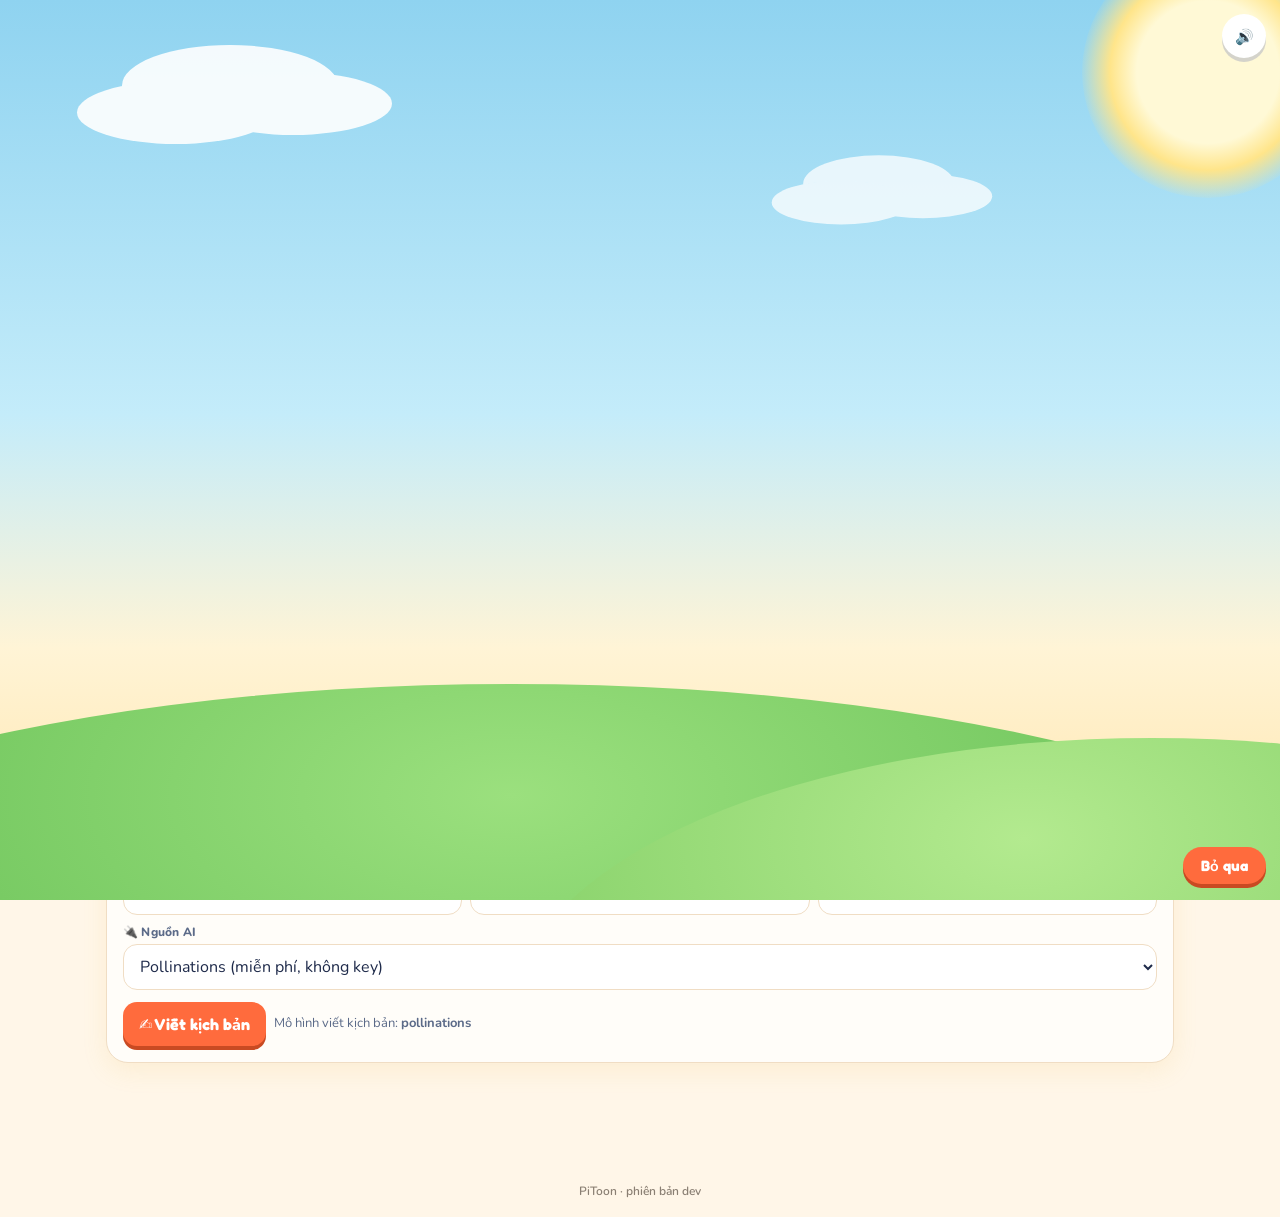
==== index.html @ 2b6ddc19 "Replace PWA icons with official PiToon oo-face logo; shortcut name is PiToon." ====
<!DOCTYPE html><html lang="vi"><head><meta charset="utf-8"><meta name="viewport" content="width=device-width,initial-scale=1,viewport-fit=cover"><meta name="app-version" content="__APP_VERSION__"><title>PiToon – Xưởng phim hoạt hình AI</title>
<link rel="preconnect" href="https://fonts.googleapis.com"><link rel="preconnect" href="https://fonts.gstatic.com" crossorigin>
<link href="https://fonts.googleapis.com/css2?family=Fredoka:wght@500;600;700&family=Nunito:wght@500;700;800&display=swap" rel="stylesheet">
<link rel="stylesheet" href="intro.css"><link rel="manifest" href="manifest.webmanifest?v=__APP_VERSION__"><meta name="theme-color" content="#ff6b3d"><link rel="icon" href="favicon.ico?v=__APP_VERSION__" sizes="any"><link rel="icon" type="image/png" sizes="16x16" href="icons/favicon-16.png?v=__APP_VERSION__"><link rel="icon" type="image/png" sizes="32x32" href="icons/favicon-32.png?v=__APP_VERSION__"><link rel="icon" type="image/png" sizes="48x48" href="icons/favicon-48.png?v=__APP_VERSION__"><link rel="icon" type="image/png" sizes="192x192" href="icons/icon-192.png?v=__APP_VERSION__"><meta name="description" content="PiToon – xưởng phim hoạt hình 3D vui nhộn, an toàn cho bé 3–10 tuổi."><meta property="og:type" content="website"><meta property="og:site_name" content="PiToon"><meta property="og:title" content="PiToon – Xưởng phim hoạt hình AI cho bé"><meta property="og:description" content="Làm phim hoạt hình 3D hài hước, an toàn cho bé 3–10 tuổi cùng chú kiến PiToon."><meta property="og:url" content="https://giaangroup-ui.github.io/pitoon/"><meta property="og:image" content="https://giaangroup-ui.github.io/pitoon/assets/og.jpg"><meta property="og:image:width" content="1200"><meta property="og:image:height" content="630"><meta property="og:image:alt" content="Logo PiToon và chú kiến đeo kính vàng"><meta name="twitter:card" content="summary_large_image"><meta name="twitter:image" content="https://giaangroup-ui.github.io/pitoon/assets/og.jpg"><link rel="preload" as="image" href="assets/ant.webp"><link rel="preload" as="image" href="assets/logo_eyes.webp"><link rel="apple-touch-icon" href="icons/apple-touch-icon.png?v=__APP_VERSION__"><meta name="apple-mobile-web-app-capable" content="yes"><meta name="mobile-web-app-capable" content="yes"><meta name="apple-mobile-web-app-title" content="PiToon"><meta name="apple-mobile-web-app-status-bar-style" content="default"><meta name="application-name" content="PiToon">
<style>
:root{--bg:#fff6e8;--c:#fffdf9;--t:#1e2a4a;--m:#5b6a88;--a:#ff6b3d;--a2:#2b3fa0;--b:#f0ddc4;--ok:#16a34a;--er:#dc2626;--gold:#e8b84a;--pink:#ff6b9a}
*{box-sizing:border-box}body{margin:0;background:
  radial-gradient(1200px 500px at 10% -10%,#ffe3a8 0,transparent 50%),
  radial-gradient(900px 400px at 110% 0%,#b9e4f4 0,transparent 46%),
  var(--bg);color:var(--t);font:16px/1.5 Nunito,system-ui,-apple-system,"Segoe UI",Roboto,sans-serif}
header{position:sticky;top:0;z-index:5;background:#fffbf6ee;backdrop-filter:blur(12px);border-bottom:1px solid var(--b);display:flex;align-items:center;gap:10px;padding:10px 16px}
.brand{display:flex;align-items:center;gap:10px;flex:1;border:0;background:none;padding:0;cursor:pointer;text-align:left;color:inherit;font:inherit;min-width:0}
.brand-ant{width:44px;height:44px;flex:none;border-radius:14px;background:linear-gradient(160deg,#bfe9fb,#ffe7a3);overflow:hidden;display:grid;place-items:center;box-shadow:0 4px 0 #ff6b3d44}
.brand-ant img{width:40px;height:40px;object-fit:contain;display:block}.brand-logo{display:block;height:38px;width:auto;filter:drop-shadow(0 2px 0 #ff9a0033)}.brand:hover .brand-logo{transform:rotate(-2deg) scale(1.03)}.brand-logo{transition:transform .2s}
header h1{font-family:Fredoka,Nunito,system-ui,sans-serif;font-size:22px;margin:0;letter-spacing:.01em;color:var(--a2)}
header h1 small{display:block;font-family:Nunito,system-ui,sans-serif;font-size:11px;color:var(--m);font-weight:700;letter-spacing:0}
nav{display:flex;gap:8px;overflow-x:auto;padding:12px 16px;background:transparent;position:sticky;top:62px;z-index:4}
nav button{white-space:nowrap;border:1px solid var(--b);background:var(--c);border-radius:999px;padding:8px 14px;font-weight:800;cursor:pointer;color:var(--t);font-family:Fredoka,Nunito,system-ui,sans-serif;box-shadow:0 2px 0 #e8d3b8}
nav button.on{background:var(--a);color:#fff;border-color:var(--a);box-shadow:0 3px 0 #c94a22}
main{max-width:1100px;margin:0 auto;padding:6px 16px 90px}
.card{background:var(--c);border:1px solid var(--b);border-radius:22px;padding:16px;margin:12px 0;box-shadow:0 8px 24px #e8b84a22}
h2{font-family:Fredoka,Nunito,system-ui,sans-serif;font-size:22px;margin:4px 0 12px;color:var(--a2)}h3{font-size:16px;margin:6px 0}
label{display:block;font-size:12px;color:var(--m);font-weight:800;margin:8px 0 3px;letter-spacing:.02em}
input,select,textarea{width:100%;border:1px solid var(--b);border-radius:14px;padding:10px 12px;font:inherit;background:#fff;color:var(--t)}textarea{min-height:70px;resize:vertical}
input:focus,select:focus,textarea:focus{outline:3px solid #ff6b3d44;border-color:var(--a)}
button{font:inherit}.btn,.b2{border:0;border-radius:14px;padding:10px 16px;font-weight:800;cursor:pointer;font-family:Fredoka,Nunito,system-ui,sans-serif}
.btn{background:var(--a);color:#fff;box-shadow:0 4px 0 #c94a22}.b2{background:#fff;border:1px solid var(--b);color:var(--t)}
.btn:hover{filter:brightness(1.05)}.btn:disabled{opacity:.5;box-shadow:none}
.row{display:flex;gap:8px;flex-wrap:wrap;align-items:center}.g2{display:grid;grid-template-columns:repeat(auto-fill,minmax(250px,1fr));gap:12px}
.thumb{width:100%;aspect-ratio:16/9;object-fit:cover;border-radius:16px;background:#f3e6d2;display:block}.sq{aspect-ratio:1}
.tag{display:inline-block;font-size:11px;padding:3px 9px;border-radius:999px;background:#ffe3d0;color:#9a3412;margin:2px;font-weight:800}
.mut{color:var(--m);font-size:13px}.ok{color:var(--ok)}.er{color:var(--er)}
.tale{border:1px solid var(--b);border-radius:16px;padding:12px;cursor:pointer;background:#fff;transition:transform .15s,box-shadow .15s}.tale:hover{transform:translateY(-2px)}
.tale.on{border-color:var(--a);box-shadow:0 0 0 3px #ff6b3d33}
.dlg{position:fixed;inset:0;background:#1e2a4a88;display:none;align-items:flex-start;justify-content:center;z-index:50;overflow:auto;padding:20px 10px}.dlg.on{display:flex}.dlg>div{background:#fff;border-radius:24px;max-width:640px;width:100%;padding:18px;box-shadow:0 20px 60px #1e2a4a33}
#log{position:fixed;left:50%;transform:translateX(-50%);bottom:16px;background:#1e2a4aee;color:#fff;padding:10px 18px;border-radius:999px;font-size:13px;display:none;z-index:60;max-width:92vw}
.prog{height:10px;background:#f3e6d2;border-radius:9px;overflow:hidden}.prog>i{display:block;height:100%;background:linear-gradient(90deg,var(--a),var(--gold));width:0}
.shot{display:grid;grid-template-columns:200px 1fr;gap:12px}@media(max-width:720px){header{flex-wrap:wrap;row-gap:8px}.brand-logo{height:30px}header h1 small{display:none}.brand{flex:1 1 auto;min-width:0}header h1{white-space:nowrap;font-size:20px}#modeB,header select,header .b2{flex:none}.shot{grid-template-columns:1fr}}
.warn{background:#fff4d6;border:1px solid #f5d27a;border-radius:14px;padding:10px 12px;font-size:13px}
</style></head><body>
<header><button type="button" class="brand" id="brandBtn" title="Phát lại intro PiToon" onclick="playPiToonIntro&&playPiToonIntro()">
<span class="brand-ant" aria-hidden="true"><img src="assets/ant_head.webp" alt="" width="40" height="40"></span>
<h1><img class="brand-logo" src="assets/logo_sm.webp" alt="PiToon" width="600" height="212"><small data-i>Xưởng phim hoạt hình 3D cho bé 3–10 tuổi</small></h1></button>
<button class="b2" id="modeB" onclick="openSet()" style="font-size:12px"></button><select id="lang" style="width:auto"><option value="vi">VI</option><option value="en">EN</option><option value="zh">中文</option></select>
<button class="b2 pt-install" id="installBtn" type="button" hidden>📲 Cài PiToon</button><button class="b2" onclick="openProj()">📁</button><button class="b2" onclick="openSet()">⚙</button></header>
<nav id="nav"></nav><main id="main"></main>
<div class="dlg" id="setDlg"><div id="setBody"></div></div><div class="dlg" id="projDlg"><div id="projBody"></div></div><div id="log"></div>
<script>
/* PiToon – AI studio phim hoạt hình 3D cho bé. Key chỉ lưu localStorage trình duyệt này. */
const S=localStorage,$=id=>document.getElementById(id),esc=s=>String(s??"").replace(/[&<>"]/g,c=>({"&":"&amp;","<":"&lt;",">":"&gt;",'"':"&quot;"}[c]));
let LANG=S.pt_lang||"vi";
const D={"Xưởng phim hoạt hình 3D cho bé 3–10 tuổi":["3D cartoon studio for kids 3–10","3–10岁儿童3D动画工作室"],
"Kịch bản":["Script","剧本"],"Nhân vật":["Characters","角色"],"Bối cảnh":["Sets","场景"],"Phân cảnh":["Storyboard","分镜"],"Video":["Video","视频"],"Lồng tiếng & Nhạc":["Voice & Music","配音与音乐"],"Dựng phim":["Final cut","成片"],
"Chọn truyện":["Pick a tale","选择故事"],"Hoặc ý tưởng riêng":["Or your own idea","或自己的创意"],"Độ tuổi":["Age","年龄"],"Thời lượng (phút)":["Length (min)","时长(分钟)"],"Ngôn ngữ lời thoại":["Dialogue language","对白语言"],"Viết kịch bản":["Write script","生成剧本"],
"Bài học":["Moral","寓意"],"Tóm tắt":["Summary","梗概"],"Cảnh quay":["Shots","镜头"],"Tạo ảnh":["Generate image","生成图片"],"Tạo tất cả":["Generate all","全部生成"],"Tải ảnh lên":["Upload image","上传图片"],
"Mô tả ngoại hình":["Look description","外观描述"],"Giọng":["Voice","声音"],"Tạo khung hình":["Generate keyframe","生成关键帧"],"Tạo video":["Generate video","生成视频"],"Nhà cung cấp video":["Video provider","视频服务商"],
"Tạo giọng đọc":["Generate voices","生成配音"],"Nhạc nền":["Background music","背景音乐"],"Tạo nhạc vui (miễn phí)":["Make cheerful music (free)","生成欢快音乐(免费)"],"Dựng phim MP4":["Render MP4","渲染MP4"],"Tải phim":["Download film","下载影片"],"Tải phụ đề .srt":["Download .srt","下载字幕.srt"],
"Cài đặt":["Settings","设置"],"Lưu":["Save","保存"],"Đóng":["Close","关闭"],"Phiên bản":["Version","版本"],"Dự án":["Projects","项目"],"Dự án mới":["New project","新项目"],"Xuất file":["Export file","导出文件"],"Nhập file":["Import file","导入文件"],"Mở":["Open","打开"],"Xóa":["Delete","删除"],
"Chưa có kịch bản – hãy viết ở bước 1":["No script yet – write it in step 1","还没有剧本——请在第1步生成"],"Đang xử lý…":["Working…","处理中…"],"Xong":["Done","完成"],"Lỗi":["Error","错误"],"Chưa có key":["No key","无密钥"],
"Mô hình viết kịch bản":["Script model","剧本模型"],"Demo (không cần key)":["Demo (no key)","演示(无需密钥)"],"Kiểm tra key":["Test keys","测试密钥"],"Ước tính chi phí phim":["Estimated film cost","影片成本估算"],
"Lời thoại":["Dialogue","对白"],"Hành động":["Action","动作"],"Góc máy":["Camera","镜头角度"],"giây":["s","秒"],"Phụ đề":["Subtitles","字幕"],"Đã lưu":["Saved","已保存"],
"Key chỉ lưu trong trình duyệt này, không gửi đi đâu ngoài nhà cung cấp AI.":["Keys stay in this browser only and go only to the AI provider.","密钥只保存在本浏览器，只发送给AI服务商。"],
"Chưa xác minh":["Unverified","未验证"],"cần proxy CORS":["needs CORS proxy","需要CORS代理"],"Ảnh tĩnh (không tốn phí)":["Still image (free)","静态图(免费)"],"Miễn phí":["Free","免费"],"Nguồn AI":["AI source","AI来源"],"trả phí":["paid","付费"]};
const tr=s=>LANG=="vi"?s:(D[s]?.[LANG=="en"?0:1]||s);
const TALES=[
{id:"rua",t:"Rùa và Thỏ",d:"Thỏ kiêu ngạo chạy đua với Rùa chậm chạp nhưng kiên trì.",m:"Chậm mà chắc, không được kiêu ngạo."},
{id:"quaden",t:"Quạ và Cáo",d:"Cáo nịnh Quạ hát để cướp miếng pho mát.",m:"Cẩn thận với lời nịnh hót."},
{id:"kien",t:"Kiến và Ve Sầu",d:"Ve mải hát cả mùa hè, Kiến chăm chỉ tích trữ thức ăn.",m:"Chăm chỉ và biết lo xa."},
{id:"echday",t:"Ếch ngồi đáy giếng",d:"Chú ếch tưởng bầu trời chỉ bằng miệng giếng.",m:"Học hỏi để mở rộng hiểu biết."},
{id:"quynh1",t:"Trạng Quỳnh – Mầm đá",d:"Quỳnh mời chúa Trịnh ăn món 'mầm đá' để chúa hiểu 'no thì chẳng biết ngon'.",m:"Biết trân trọng món ăn giản dị; ăn uống điều độ."},
{id:"quynh2",t:"Trạng Quỳnh – Đếm cây",d:"Quỳnh dùng mẹo thông minh để đếm hết cây trong vườn.",m:"Thông minh, sáng tạo giải quyết vấn đề."},
{id:"ti1",t:"Trạng Tí – Cân voi",d:"Cậu bé Tí nghĩ ra cách cân con voi bằng thuyền và đá.",m:"Suy nghĩ khoa học, dám nghĩ khác."},
{id:"ti2",t:"Trạng Tí – Bánh chưng tròn vuông",d:"Tí và các bạn khám phá vì sao bánh chưng vuông, bánh giầy tròn.",m:"Hiểu truyền thống, biết ơn tổ tiên."},
{id:"sutu",t:"Sư tử và Chuột",d:"Chú chuột nhỏ cứu Sư tử khỏi lưới thợ săn.",m:"Không coi thường người nhỏ bé; giúp nhau."},
{id:"caykhe",t:"Cây khế",d:"Người em hiền lành được chim thần đền ơn, người anh tham lam bị trừng phạt.",m:"Hiền lành được đền đáp, tham lam thì thiệt."}];
const STYLE="3D animated cartoon, Pixar/Disney-like family film style, soft global illumination, warm saturated colors, cute rounded proportions, big expressive eyes, kid-friendly, no text";
/* ---------- state & storage (IndexedDB) ---------- */
let P=null,TAB=+S.pt_tab||0,BUSY=0;
const idb=new Promise((ok,er)=>{const r=indexedDB.open("pitoon",1);r.onupgradeneeded=()=>{r.result.createObjectStore("proj");r.result.createObjectStore("blob")};r.onsuccess=()=>ok(r.result);r.onerror=()=>er(r.error)});
async function db(st,mode,fn){const d=await idb;return new Promise((ok,er)=>{const t=d.transaction(st,mode),s=t.objectStore(st);const r=fn(s);t.oncomplete=()=>ok(r&&r.result);t.onerror=()=>er(t.error)})}
const putB=(k,b)=>db("blob","readwrite",s=>s.put(b,k)),getB=k=>db("blob","readonly",s=>s.get(k));
const URLS={};async function burl(k){if(!k)return"";if(URLS[k])return URLS[k];const b=await getB(k);return b?(URLS[k]=URL.createObjectURL(b)):""}
async function setB(k,b){if(URLS[k])URL.revokeObjectURL(URLS[k]);delete URLS[k];await putB(k,b)}
let saveT;function save(){clearTimeout(saveT);saveT=setTimeout(()=>{P.updated=Date.now();db("proj","readwrite",s=>s.put(JSON.parse(JSON.stringify(P)),P.id))},400)}
const uid=()=>Math.random().toString(36).slice(2,9);
function newProj(){P={id:uid(),name:"Phim mới",tale:"rua",idea:"",age:"3-6",min:3,dlang:"vi",script:null,chars:[],sets:[],shots:[],created:Date.now()};S.pt_cur=P.id;save()}
function log(m,ms){const l=$("log");l.textContent=m;l.style.display="block";clearTimeout(l._t);if(ms!==0)l._t=setTimeout(()=>l.style.display="none",ms||3500)}
window.AU_STATE=()=>{if(BUSY)return"busy";const a=document.activeElement;if(a&&(a.isContentEditable||/^(TEXTAREA|SELECT)$/.test(a.tagName)||(a.tagName==="INPUT"&&!/^(button|checkbox|radio|file|submit|reset|hidden|range|color)$/.test((a.type||"").toLowerCase()))))return"work";try{if(window.PiToonIntro&&PiToonIntro.isPlaying&&PiToonIntro.isPlaying())return"work"}catch(e){}return"idle"};window.AU_LANG=()=>LANG;
/* ---------- AI: text ---------- */
const TXT=()=>S.pt_llm||"pollinations",IMGP=()=>S.pt_imgp||"pollinations",TTSP=()=>S.pt_ttsp||"mms";
const PSEL={pt_llm:[["pollinations","Pollinations (miễn phí, không key)"],["gemini","Gemini (key miễn phí)"],["compat","Groq / OpenRouter (key miễn phí)"],["openai","OpenAI (trả phí)"],["claude","Claude (trả phí)"],["demo","Demo"]],
pt_imgp:[["pollinations","Pollinations (miễn phí, không key)"],["hf","Hugging Face FLUX (token miễn phí)"],["openai","OpenAI GPT Image (trả phí)"],["demo","Demo"]],
pt_ttsp:[["mms","MMS-TTS trong trình duyệt (miễn phí)"],["openai","OpenAI TTS (trả phí)"]]};
const PDEF={pt_llm:"pollinations",pt_imgp:"pollinations",pt_ttsp:"mms"};
function psel(k){return `<label>🔌 ${tr("Nguồn AI")}</label><select onchange="S.${k}=this.value;render()">${PSEL[k].map(o=>`<option value="${o[0]}" ${(S[k]||PDEF[k])==o[0]?"selected":""}>${o[1]}</option>`).join("")}</select>`}
const isFree=()=>TXT()!="openai"&&TXT()!="claude"&&IMGP()!="openai"&&TTSP()!="openai"&&["kenburns","still"].includes(S.pt_vprov||"kenburns");
function preset(m){if(m=="free"){S.pt_llm="pollinations";S.pt_imgp="pollinations";S.pt_vprov="kenburns";S.pt_ttsp="mms"}else{S.pt_llm=S.pt_ckey&&!S.pt_okey?"claude":"openai";S.pt_imgp="openai";S.pt_vprov="seedance";S.pt_ttsp="openai"}log(m=="free"?"Miễn phí ✓":"Pro ✓");if($("setDlg").classList.contains("on"))openSet();render()}
async function llm(sys,user){const p=TXT();
if(p=="openai"){const r=await fetch("https://api.openai.com/v1/chat/completions",{method:"POST",headers:{"Content-Type":"application/json",Authorization:"Bearer "+S.pt_okey},body:JSON.stringify({model:S.pt_om||"gpt-6.1-sol",messages:[{role:"system",content:sys},{role:"user",content:user}],response_format:{type:"json_object"}})});const j=await r.json();if(!r.ok)throw new Error("OpenAI "+r.status+": "+(j.error?.message||""));return j.choices[0].message.content}
if(p=="claude"){const r=await fetch("https://api.anthropic.com/v1/messages",{method:"POST",headers:{"content-type":"application/json","x-api-key":S.pt_ckey,"anthropic-version":"2023-06-01","anthropic-dangerous-direct-browser-access":"true"},body:JSON.stringify({model:S.pt_cm||"claude-fable-5-1",max_tokens:16000,system:sys+"\nReturn ONLY valid JSON, no markdown.",messages:[{role:"user",content:user}]})});const j=await r.json();if(!r.ok)throw new Error("Claude "+r.status+": "+(j.error?.message||""));return j.content.map(c=>c.text||"").join("")}
if(p=="gemini"){const m=S.pt_gm||"gemini-2.5-flash";const r=await fetch(`https://generativelanguage.googleapis.com/v1beta/models/${m}:generateContent`,{method:"POST",headers:{"Content-Type":"application/json","x-goog-api-key":S.pt_gkey},body:JSON.stringify({systemInstruction:{parts:[{text:sys}]},contents:[{parts:[{text:user}]}],generationConfig:{responseMimeType:"application/json"}})});const j=await r.json();if(!r.ok)throw new Error("Gemini "+r.status+": "+(j.error?.message||""));return j.candidates[0].content.parts.map(x=>x.text).join("")}
if(p=="pollinations"||p=="compat"){const u=p=="compat"?(S.pt_cbase||"https://api.groq.com/openai/v1").replace(/\/$/,"")+"/chat/completions":"https://text.pollinations.ai/openai";const hd={"Content-Type":"application/json"};if(p=="compat"){if(!S.pt_xkey)throw new Error("Groq/OpenRouter: "+tr("Chưa có key"));hd.Authorization="Bearer "+S.pt_xkey}
for(let a=0;a<3;a++){const r=await fetch(u,{method:"POST",headers:hd,body:JSON.stringify({model:p=="compat"?(S.pt_xm||"llama-3.3-70b-versatile"):"openai-fast",messages:[{role:"system",content:sys+"\nReturn ONLY valid JSON."},{role:"user",content:user}],response_format:{type:"json_object"},...(p=="pollinations"?{reasoning_effort:"low",max_tokens:12000}:{})})});const j=await r.json().catch(()=>({}));if(r.ok&&j.choices)return j.choices[0].message.content;if(a==2||r.status!=429&&r.status<500&&!(p=="pollinations"&&r.status==400))throw new Error((p=="compat"?"LLM ":"Pollinations ")+r.status+": "+(j.error?.message||j.error||""));await new Promise(z=>setTimeout(z,6000))}}
await new Promise(r=>setTimeout(r,600));return JSON.stringify(demoScript())}
function pj(t){t=t.replace(/^```(json)?|```$/gm,"").trim();const a=t.indexOf("{"),b=t.lastIndexOf("}");return JSON.parse(t.slice(a,b+1))}
function demoScript(){const L=[["Ông Mặt Trời","Chào các bạn nhỏ! Hôm nay có một cuộc đua rất vui!"],["Thỏ Bông","Ha ha! Rùa ơi, cậu chậm như... một cục đá biết đi!"],["Rùa Xanh","Chậm mà chắc, Thỏ ạ. Mình đua thử nhé!"],["Thỏ Bông","Mình nghỉ một chút dưới gốc cây... ngáp!"],["Rùa Xanh","Từng bước, từng bước, mình sắp tới rồi!"],["Ông Mặt Trời","Rùa về đích! Chậm mà chắc, các bạn nhớ nhé!"]];
const sets=["Đường làng ven ruộng lúa","Gốc đa đầu làng","Đích đến bên đình làng"];
return{title:"Rùa và Thỏ ở làng Lúa Vàng",moral:"Chậm mà chắc, không được kiêu ngạo.",summary:"Thỏ Bông kiêu ngạo thách Rùa Xanh chạy đua quanh làng. Thỏ ngủ quên dưới gốc đa, Rùa kiên trì về đích trước.",
characters:[{name:"Thỏ Bông",role:"nhân vật chính, kiêu ngạo nhưng đáng yêu",look:"small white bunny, pink inner ears, red scarf, buck teeth, big blue eyes",voice:"child_boy"},{name:"Rùa Xanh",role:"chậm rãi, kiên trì",look:"small green turtle, yellow belly, brown patterned shell, tiny round glasses, straw nón lá hat",voice:"child_girl"},{name:"Ông Mặt Trời",role:"người dẫn chuyện",look:"friendly smiling cartoon sun with rosy cheeks",voice:"narrator"}],
sets:sets.map(s=>({name:s,look:s+", Vietnamese countryside village, rice fields, bamboo, sunny day"})),
shots:L.map((l,i)=>({set:sets[Math.min(2,Math.floor(i/2))],characters:[l[0]=="Ông Mặt Trời"?"Rùa Xanh":l[0],"Thỏ Bông"],action:["Toàn cảnh làng, hai bạn đứng ở vạch xuất phát","Thỏ cười lăn ra trêu Rùa","Rùa mỉm cười tự tin","Thỏ ngáp và ngủ gật dưới gốc đa","Rùa bò qua Thỏ đang ngủ","Rùa về đích, cả làng vỗ tay"][i],camera:["wide shot","medium shot","close-up","medium shot","tracking shot","wide shot"][i],dialogue:[{who:l[0],line:l[1]}],duration:8}))}}
async function writeScript(){if(BUSY)return;BUSY=1;const tale=TALES.find(t=>t.id==P.tale);const nShots=Math.round(P.min*60/8);log(tr("Đang xử lý…"),0);
const sys=`You are an award-winning children's animation screenwriter (ages ${P.age}). Write funny, warm, kid-safe 3D cartoon short films: no violence, no scary content, gentle slapstick humor, clear moral lesson, simple words. STRICT CHILD-SAFETY RULES (kids copy what they see): NEVER show climbing high places (trees, jars, chairs, roofs), falling or hitting the head (no dizzy stars), hitting/kicking/pushing anyone, fire, electricity, deep water (ponds, rivers, wells, full jars), sharp objects, eating strange things, or being rude to adults. Comedy ONLY from: funny misunderstandings, clever polite wordplay like Trạng Quỳnh, animal antics, harmless funny faces, gentle slapstick with soft objects (pillows, leaves, hats, balloons) on flat ground. Every joke must be logical (clear cause → effect) and easy for a 3-year-old to understand. Dialogue lines max 12 simple everyday words. The episode MUST end with one short, easy lesson sentence spoken by a character or the narrator. Vietnamese culture and village settings when relevant.`;
const user=`Story: ${P.idea||(tale.t+" – "+tale.d+" Moral: "+tale.m)}
Target length ${P.min} minutes = about ${nShots} shots of 6-10 seconds. Dialogue language: ${({vi:"Vietnamese",en:"English",zh:"Chinese"})[P.dlang]}.
Return JSON: {"title","moral","summary","characters":[{"name","role","look" (MUST be in English, precise visual description for consistent 3D character design: species/age, body, colors, clothing, accessories),"voice" (one of narrator, man, woman, old_man, old_woman, child_boy, child_girl)}],"sets":[{"name","look" (MUST be in English visual description)}],"shots":[{"set" (exact set name),"characters" (array of exact names visible),"action" (what happens, in dialogue language),"camera" (English: wide shot / medium / close-up / low angle...),"motion" (English: animation prompt for the video model, what moves),"dialogue":[{"who" (exact character name or narrator),"line" (short, max 20 words),"emo" (one of neutral|happy|cheeky|excited|surprised|scared|sad|angry|laugh)}],"duration" (6-10)}]}
Include a narrator character. 3-6 characters, 2-5 sets. Ensure funny moments and the moral spoken at the end.`;
try{const j=pj(await llm(sys,user));P.script={title:j.title,moral:j.moral,summary:j.summary};P.name=j.title||P.name;
P.chars=(j.characters||[]).map(c=>({id:uid(),name:c.name,role:c.role,look:c.look,voice:c.voice||"narrator"}));P.sets=(j.sets||[]).map(s=>({id:uid(),name:s.name,look:s.look}));
P.shots=(j.shots||[]).map(s=>({id:uid(),set:s.set,chars:s.characters||[],action:s.action,camera:s.camera,motion:s.motion||s.action,dialogue:s.dialogue||[],dur:Math.max(5,Math.min(10,+s.duration||8))}));save();log(tr("Xong"))}catch(e){log(tr("Lỗi")+": "+e.message,8000)}BUSY=0;render()}
/* ---------- AI: images ---------- */
async function blobToDU(b){return new Promise(r=>{const f=new FileReader();f.onload=()=>r(f.result);f.readAsDataURL(b)})}
function mockImg(text,sq){const c=document.createElement("canvas");c.width=sq?768:1280;c.height=sq?768:720;const x=c.getContext("2d");const g=x.createLinearGradient(0,0,c.width,c.height);g.addColorStop(0,"#ffd6a5");g.addColorStop(1,"#a0c4ff");x.fillStyle=g;x.fillRect(0,0,c.width,c.height);x.fillStyle="#2b2118";x.font="bold 42px sans-serif";x.textAlign="center";
const w=String(text).split(" ");let ln="",y=c.height/2-60;for(const t of w){if(x.measureText(ln+t).width>c.width-120){x.fillText(ln,c.width/2,y);y+=52;ln=""}ln+=t+" "}x.fillText(ln,c.width/2,y);x.font="24px sans-serif";x.fillText("DEMO – "+tr("Chưa có key"),c.width/2,c.height-40);return new Promise(r=>c.toBlob(r,"image/jpeg",.9))}
const KHAN="Vietnamese khăn xếp: a rigid short cylindrical black silk band-hat like a low drum (~5cm tall), sides of many tight neat parallel diagonal pleats, FLAT top, straight vertical sides, sits level just above the eyebrows; NOT a puffy round turban, NOT a dome, NOT a knotted wrap, no loose cloth, no tail";
async function genImage(prompt,refs,sq,seed){if(/kh[aă]n ?x[eế]p|turban|head ?wrap/i.test(prompt))prompt=prompt.replace(/\b(round |puffy )?turban\b/gi,"khăn xếp")+". "+KHAN;const ip=IMGP(),w=sq?768:1280,hh=sq?768:720;
if(ip=="pollinations"){const u=`https://image.pollinations.ai/prompt/${encodeURIComponent(prompt.slice(0,1500))}?width=${w}&height=${hh}&nologo=true&seed=${seed||1}${S.pt_pmodel?"&model="+encodeURIComponent(S.pt_pmodel):""}`;let last="";
for(let a=0;a<8;a++){let wait=8;try{const r=await fetch(u,S.pt_pkey?{headers:{Authorization:"Bearer "+S.pt_pkey}}:{});if(r.ok&&/image/.test(r.headers.get("content-type")||""))return await r.blob();const t=await r.text();last="HTTP "+r.status;const m=t.match(/Retry after (\d+)s/i);if(r.status==402||r.status==429)wait=(m?+m[1]:45)+2;if(r.status==402&&!m)last+=" "+t.slice(0,120)}catch(e){last=e.message}
for(let s=wait;s>0;s--){log(`⏳ Pollinations miễn phí: 1 ảnh / 45 giây – chờ ${s}s…`,0);await new Promise(z=>setTimeout(z,1000))}}throw new Error("Pollinations: "+last)}
if(ip=="hf"){if(!S.pt_hfkey)throw new Error("Hugging Face: "+tr("Chưa có key"));const r=await fetch("https://router.huggingface.co/hf-inference/models/"+(S.pt_hfm||"black-forest-labs/FLUX.1-schnell"),{method:"POST",headers:{Authorization:"Bearer "+S.pt_hfkey,"Content-Type":"application/json"},body:JSON.stringify({inputs:prompt,parameters:{width:w,height:hh}})});if(!r.ok)throw new Error("Hugging Face "+r.status+": "+(await r.text()).slice(0,200));return await r.blob()}
if(ip=="demo"||!S.pt_okey)return mockImg(prompt.split(".")[0].slice(0,80),sq);const size=sq?"1024x1024":"1536x1024";
const ims=[];for(const k of refs||[]){const b=await getB(k);if(b)ims.push({image_url:await blobToDU(b)})}const body={model:S.pt_im||"gpt-image-2.5-flare",prompt,n:1,size,quality:S.pt_iq||"medium",output_format:"jpeg"};if(ims.length)body.images=ims.slice(0,8);
const r=await fetch("https://api.openai.com/v1/images/"+(ims.length?"edits":"generations"),{method:"POST",headers:{"Content-Type":"application/json",Authorization:"Bearer "+S.pt_okey},body:JSON.stringify(body)});const j=await r.json().catch(()=>({}));if(!r.ok)throw new Error("OpenAI Image "+r.status+": "+(j.error?.message||""));
return await (await fetch("data:image/jpeg;base64,"+j.data[0].b64_json)).blob()}
async function genChar(c){const b=await genImage(`${IMGP()=='openai'?'':'3D Pixar style cute cartoon character, '}Character model sheet of "${c.name}": ${c.look}. ${STYLE}. Full body, front view and 3/4 view side by side, neutral pose, plain light background, consistent design for an animated series.`,[],true,7);await setB("c_"+c.id,b);c.img="c_"+c.id;save()}
async function genSet(s){const b=await genImage(`Background environment for a children's 3D animated film: ${s.look}. ${STYLE}. Wide establishing shot, no characters, cinematic 16:9 composition.`,[],false,11);await setB("s_"+s.id,b);s.img="s_"+s.id;save()}
async function genKey(sh){const cs=P.chars.filter(c=>sh.chars.includes(c.name));const st=P.sets.find(s=>s.name==sh.set);const refs=[...(st?.img?[st.img]:[]),...cs.filter(c=>c.img).map(c=>c.img)];
const p=(IMGP()=="pollinations"||IMGP()=="hf"?"3D Pixar style animated movie still, cute cartoon characters, ":"")+`Film still, ${sh.camera}. Scene: ${st?st.look:sh.set}. Characters: ${cs.map(c=>c.name+" ("+c.look+")").join("; ")||"none"}. Action: ${sh.action}. ${STYLE}. Keep each character EXACTLY identical to its reference sheet (same colors, outfit, proportions); use the background reference as the environment. 16:9.`;
await setB("k_"+sh.id,await genImage(p,refs,false,7));sh.img="k_"+sh.id;save()}
async function runAll(list,fn,lbl){if(BUSY)return;BUSY=1;let i=0,err=0;for(const x of list){log(`${lbl} ${++i}/${list.length}…`,0);try{await fn(x)}catch(e){err++;log(tr("Lỗi")+": "+e.message,8000);await new Promise(r=>setTimeout(r,1500))}render()}BUSY=0;if(!err)log(tr("Xong"));render()}
/* ---------- video providers ----------
 Seedance (BytePlus ModelArk): POST https://ark.ap-southeast.bytepluses.com/api/v3/contents/generations/tasks – CORS ok
 Kling: POST https://api-singapore.klingai.com/image-to-video/kling-4.0 – cần proxy
 MiniMax Hailuo: POST https://api.minimax.io/v2/video_generation – cần proxy
 Veo (Gemini API): models/{m}:predictLongRunning – cần key trả phí
 Sora (OpenAI /v1/videos): ĐÃ NGỪNG 24/09/2026 – không hỗ trợ */
const VP={kenburns:{n:"Ken Burns – lia & zoom máy (miễn phí)",usd:0},still:{n:"Ảnh tĩnh (miễn phí)",usd:0},seedance:{n:"Seedance 2.5 (BytePlus)",usd:1.16,k:"pt_kseed",cors:1},kling:{n:"Kling 4.0",usd:1.256,k:"pt_kkling"},minimax:{n:"MiniMax Hailuo H3",usd:.64,k:"pt_kmini"},veo:{n:"Google Veo (Gemini)",usd:3.2,k:"pt_gkey",cors:1}};
const PXY=u=>S.pt_proxy?S.pt_proxy+(/[=?]$/.test(S.pt_proxy)?encodeURIComponent(u):u):u;
async function vf(u,o,p){let r;try{r=await fetch(VP[p].cors?u:PXY(u),o)}catch(e){throw new Error(VP[p].n+": "+(VP[p].cors||S.pt_proxy?"network":tr("cần proxy CORS")))}const j=await r.json().catch(()=>({}));if(!r.ok||(p=="kling"&&j.code))throw new Error(VP[p].n+" "+r.status+": "+(j.error?.message||j.message||j.base_resp?.status_msg||""));return j}
const sleep=ms=>new Promise(r=>setTimeout(r,ms));
async function poll(fn,l){const t0=Date.now();while(Date.now()-t0<15*60e3){await sleep(8000);const r=await fn();if(r.url)return r.url;if(r.fail)throw new Error(l+": "+r.fail)}throw new Error(l+": timeout")}
async function genVideo(sh){const p=S.pt_vprov||"kenburns";if(p=="still"||p=="kenburns"){if(!sh.img)await genKey(sh);sh.vid="";save();return}const key=S[VP[p].k];if(!key)throw new Error(VP[p].n+": "+tr("Chưa có key"));if(!sh.img)await genKey(sh);
const du=await blobToDU(await getB(sh.img)),prompt=`${sh.motion||sh.action}. ${sh.camera}. ${STYLE}. Smooth cartoon animation, characters stay on-model, no text, no subtitles.`,dur=Math.round(sh.dur),H={"Content-Type":"application/json",Authorization:"Bearer "+key};let url;
if(p=="seedance"){const B="https://ark.ap-southeast.bytepluses.com/api/v3/contents/generations/tasks";const j=await vf(B,{method:"POST",headers:H,body:JSON.stringify({model:S.pt_seedm||"dreamina-seedance-2-5-260628",content:[{type:"text",text:prompt},{type:"image_url",image_url:{url:du},role:"first_frame"}],ratio:"16:9",duration:dur,resolution:"720p",generate_audio:false,watermark:false})},p);
url=await poll(async()=>{const t=await vf(B+"/"+j.id,{headers:H},p);return t.status=="succeeded"?{url:t.content?.video_url}:/failed|expired|cancel/.test(t.status)?{fail:t.error?.message||t.status}:{}},VP[p].n)}
else if(p=="kling"){const B="https://api-singapore.klingai.com";const j=await vf(B+"/image-to-video/kling-4.0",{method:"POST",headers:H,body:JSON.stringify({contents:[{type:"prompt",text:prompt},{type:"first_frame",url:du.split(",")[1]}],settings:{resolution:"720p",duration:dur}})},p);const id=j.data?.id;
url=await poll(async()=>{const t=(await vf(B+"/tasks?task_ids="+id,{headers:H},p)).data?.[0]||{};return t.status=="succeeded"?{url:(t.outputs||[]).find(o=>o.type=="video")?.url}:t.status=="failed"?{fail:t.message||"failed"}:{}},VP[p].n)}
else if(p=="minimax"){const B="https://api.minimax.io/v2";const j=await vf(B+"/video_generation",{method:"POST",headers:H,body:JSON.stringify({model:S.pt_minim||"MiniMax-H3-Max",content:[{type:"text",text:prompt},{type:"image_url",image_url:{url:du},role:"first_frame"}],resolution:"768P",duration:Math.max(5,Math.min(15,dur)),ratio:"16:9"})},p);
url=await poll(async()=>{const t=(await vf(B+"/query/video_generation/"+j.task_id,{headers:H},p)).task||{};return t.status=="succeeded"?{url:t.content?.url}:/failed|cancel/.test(t.status||"")?{fail:t.error?.message||t.status}:{}},VP[p].n)}
else if(p=="veo"){const m=S.pt_veom||"veo-3.1-fast-generate-001",G="https://generativelanguage.googleapis.com/v1beta/",GH={"Content-Type":"application/json","x-goog-api-key":key};let op=await vf(G+`models/${m}:predictLongRunning`,{method:"POST",headers:GH,body:JSON.stringify({instances:[{prompt,image:{bytesBase64Encoded:du.split(",")[1],mimeType:"image/jpeg"}}],parameters:{aspectRatio:"16:9",durationSeconds:Math.min(8,Math.max(4,dur))}})},p);
while(!op.done){await sleep(8000);op=await vf(G+op.name,{headers:GH},p)}if(op.error)throw new Error(op.error.message);const s=op.response?.generateVideoResponse?.generatedSamples?.[0]?.video;if(!s?.uri)throw new Error("Veo: no video");const b=await (await fetch(s.uri,{headers:{"x-goog-api-key":key}})).blob();await setB("v_"+sh.id,b);sh.vid="v_"+sh.id;save();return}
if(!url)throw new Error(VP[p].n+": no video");let b;try{b=await (await fetch(url)).blob()}catch(e){b=await (await fetch(PXY(url))).blob()}await setB("v_"+sh.id,b);sh.vid="v_"+sh.id;save()}
/* ---------- voice (TTS) & music ---------- */
const VOICES={narrator:"sage",man:"onyx",woman:"nova",old_man:"ash",old_woman:"shimmer",child_boy:"echo",child_girl:"coral"};
const AC=()=>window._ac||(window._ac=new (window.AudioContext||window.webkitAudioContext)());
async function tts(text,voice,who){if(!S.pt_okey)return null;const r=await fetch("https://api.openai.com/v1/audio/speech",{method:"POST",headers:{"Content-Type":"application/json",Authorization:"Bearer "+S.pt_okey},body:JSON.stringify({model:S.pt_ttsm||"gpt-4o-mini-tts",voice:VOICES[voice]||"sage",input:text,response_format:"wav",instructions:`You are voicing "${who}" in a funny children's cartoon. Speak ${({vi:"natural Vietnamese (Northern accent)",en:"English",zh:"Mandarin Chinese"})[P.dlang]}, expressive, warm, playful, clear and not too fast.`})});if(!r.ok){const j=await r.json().catch(()=>({}));throw new Error("TTS "+r.status+": "+(j.error?.message||""))}return r.blob()}
function wav(buf){const n=buf.length,c=buf.numberOfChannels,sr=buf.sampleRate,b=new ArrayBuffer(44+n*c*2),v=new DataView(b);const w=(o,s)=>[...s].forEach((ch,i)=>v.setUint8(o+i,ch.charCodeAt(0)));w(0,"RIFF");v.setUint32(4,36+n*c*2,1);w(8,"WAVE");w(12,"fmt ");v.setUint32(16,16,1);v.setUint16(20,1,1);v.setUint16(22,c,1);v.setUint32(24,sr,1);v.setUint32(28,sr*c*2,1);v.setUint16(32,c*2,1);v.setUint16(34,16,1);w(36,"data");v.setUint32(40,n*c*2,1);let o=44;for(let i=0;i<n;i++)for(let ch=0;ch<c;ch++){const s=Math.max(-1,Math.min(1,buf.getChannelData(ch)[i]));v.setInt16(o,s<0?s*32768:s*32767,1);o+=2}return new Blob([b],{type:"audio/wav"})}
const EMOR={happy:1.05,cheeky:1.07,excited:1.12,surprised:1.1,scared:1.12,sad:.88,angry:1.04,laugh:1.1};const RATE={narrator:1,man:.93,woman:1.08,old_man:.86,old_woman:1,child_boy:1.18,child_girl:1.26};let MMS={};
async function mmsTTS(text){if(P.dlang=="zh")throw new Error("MMS-TTS: chưa có giọng tiếng Trung miễn phí – dùng OpenAI TTS");const l=P.dlang=="en"?"eng":"vie";
if(!MMS[l]){log("Đang tải giọng đọc AI (~40MB, chỉ lần đầu)…",0);const T=await import("https://cdn.jsdelivr.net/npm/@huggingface/transformers@4.3.2");MMS[l]=await T.pipeline("text-to-speech","Xenova/mms-tts-"+l,{dtype:"q8"})}
const o=await MMS[l](text.replace(/[“”"*]/g,""));const b=AC().createBuffer(1,o.audio.length,o.sampling_rate);b.copyToChannel(o.audio,0);return b}
async function genVoice(sh){const parts=[],rates=[];for(const d of sh.dialogue){const c=P.chars.find(x=>x.name==d.who),v=c?.voice||"narrator";
if(TTSP()=="mms"){parts.push(await mmsTTS(d.line));rates.push((RATE[v]||1)*(EMOR[d.emo]||1))}else{const b=await tts(d.line,v,d.who);if(b){parts.push(await AC().decodeAudioData(await b.arrayBuffer()));rates.push(1)}}}
if(!parts.length){sh.aud="";sh.adur=0;save();return}const sr=24000,gap=.35,len=parts.reduce((a,p,i)=>a+p.duration/rates[i]+gap,.3);const oc=new OfflineAudioContext(1,Math.ceil(len*sr),sr);let t=.3;sh.subs=[];
parts.forEach((p,i)=>{const s=oc.createBufferSource();s.buffer=p;s.playbackRate.value=rates[i];s.connect(oc.destination);s.start(t);const dd=p.duration/rates[i];sh.subs.push([t,t+dd,sh.dialogue[i].who+": "+sh.dialogue[i].line]);t+=dd+gap});
await setB("a_"+sh.id,wav(await oc.startRendering()));sh.aud="a_"+sh.id;sh.adur=len;save()}
async function genMusic(sec){const sr=22050,oc=new OfflineAudioContext(1,sr*sec,sr),bpm=112,b=60/bpm,sc=[0,2,4,7,9,12,14,16],root=261.63;const prog=[0,5,3,4];
const note=(f,t,d,type,g)=>{const o=oc.createOscillator(),e=oc.createGain();o.type=type;o.frequency.value=f;e.gain.setValueAtTime(0,t);e.gain.linearRampToValueAtTime(g,t+.02);e.gain.exponentialRampToValueAtTime(.001,t+d);o.connect(e).connect(oc.destination);o.start(t);o.stop(t+d+.05)};
let seed=7;const rnd=()=>(seed=(seed*9301+49297)%233280)/233280;const mel=[...Array(16)].map(()=>sc[Math.floor(rnd()*sc.length)]);
for(let t=0,i=0;t<sec-1;t+=b,i++){const ch=prog[Math.floor(i/4)%4],f=root*Math.pow(2,([0,5,9,7][Math.floor(i/4)%4]-12)/12);note(f,t,b*.9,"triangle",.25);if(i%2==0)note(f*2*Math.pow(2,4/12),t,b*.5,"sine",.08);
if(i%16<12||i%2)note(root*Math.pow(2,(mel[i%16]+(ch%2?2:0))/12),t+(i%2?b/2:0),b*.45,"square",.05)}
return wav(await oc.startRendering())}
/* ---------- assemble (ffmpeg.wasm) ---------- */
let FF=null;async function ff(){if(FF)return FF;const {FFmpeg}=await import("./vendor/ffmpeg/index.js");const f=new FFmpeg();const base=new URL("vendor/core/",location.href).href;
await f.load({coreURL:base+"ffmpeg-core.js",wasmURL:base+"ffmpeg-core.wasm"});return FF=f}
const ts=t=>{const h=Math.floor(t/3600),m=Math.floor(t/60)%60,s=(t%60);return`${String(h).padStart(2,"0")}:${String(m).padStart(2,"0")}:${s.toFixed(3).padStart(6,"0").replace(".",",")}`};
function srt(){let t=0,i=1,o="";for(const sh of P.shots){const d=shotDur(sh);const subs=sh.subs||sh.dialogue.map((x,k,a)=>[k*d/a.length+.2,(k+1)*d/a.length,x.who+": "+x.line]);for(const s of subs)o+=`${i++}\n${ts(t+s[0])} --> ${ts(t+Math.min(d,s[1]))}\n${s[2]}\n\n`;t+=d}return o}
const shotDur=sh=>Math.max(sh.dur,(sh.adur||0)+.4);
async function assemble(){if(BUSY)return;if(!P.shots.length)return log(tr("Chưa có kịch bản – hãy viết ở bước 1"));BUSY=1;const bar=$("asmBar");const st=m=>{$("asmSt").textContent=m};
try{st("ffmpeg…");const f=await ff();const W=+S.pt_res||1280,Hh=W*9/16;const segs=[];f.on("log",({message})=>console.log(message));
for(let i=0;i<P.shots.length;i++){const sh=P.shots[i],d=shotDur(sh).toFixed(2);st(`${tr("Cảnh quay")} ${i+1}/${P.shots.length}`);bar.style.width=(i/P.shots.length*90)+"%";
const vb=sh.vid&&await getB(sh.vid);let vin,KB="";if(vb){await f.writeFile("in.mp4",new Uint8Array(await vb.arrayBuffer()));vin=["-i","in.mp4"]}else{const ib=(sh.img&&await getB(sh.img))||await mockImg(sh.action);await f.writeFile("in.jpg",new Uint8Array(await ib.arrayBuffer()));vin=["-loop","1","-framerate","24","-t",d,"-i","in.jpg"];if((S.pt_vprov||"kenburns")=="kenburns"){const N=Math.round(d*24),k=i%4,z=k%2?`1.2-0.2*on/${N}`:`1+0.2*on/${N}`,x=k<2?"iw/2-(iw/zoom/2)":k==2?`(iw-iw/zoom)*on/${N}`:`(iw-iw/zoom)*(1-on/${N})`;KB=`scale=${W*2}:${Hh*2}:force_original_aspect_ratio=increase,crop=${W*2}:${Hh*2},zoompan=z='${z}':x='${x}':y='ih/2-(ih/zoom/2)':d=1:s=${W}x${Hh}:fps=24,`}}
const ab=sh.aud&&await getB(sh.aud);let ain;if(ab){await f.writeFile("a.wav",new Uint8Array(await ab.arrayBuffer()));ain=["-i","a.wav"]}else ain=["-f","lavfi","-t",d,"-i","anullsrc=r=44100:cl=mono"];
await f.exec([...vin,...ain,"-filter_complex",`[0:v]${KB}scale=${W}:${Hh}:force_original_aspect_ratio=decrease,pad=${W}:${Hh}:(ow-iw)/2:(oh-ih)/2,setsar=1,fps=24,tpad=stop_mode=clone:stop_duration=${d},trim=duration=${d},format=yuv420p[v];[1:a]aresample=44100,aformat=channel_layouts=mono,apad,atrim=duration=${d}[a]`,"-map","[v]","-map","[a]","-c:v","libx264","-preset","ultrafast","-crf","23","-c:a","aac","-b:a","96k","-t",d,`s${i}.mp4`]);segs.push(`file s${i}.mp4`)}
await f.writeFile("list.txt",segs.join("\n"));st("concat…");await f.exec(["-f","concat","-safe","0","-i","list.txt","-c","copy","cat.mp4"]);
await f.writeFile("sub.srt",srt());const mb=(P.music&&await getB(P.music));const args=["-i","cat.mp4","-i","sub.srt"];
if(mb){await f.writeFile("m.wav",new Uint8Array(await mb.arrayBuffer()));args.push("-stream_loop","-1","-i","m.wav","-filter_complex",`[2:a]volume=${(+P.mvol||15)/100}[m];[0:a][m]amix=inputs=2:duration=first:normalize=0[a]`,"-map","0:v","-map","[a]","-map","1:s","-c:a","aac")}else args.push("-map","0:v","-map","0:a","-map","1:s","-c:a","copy");
args.push("-c:v","copy","-c:s","mov_text","-metadata:s:s:0","language="+({vi:"vie",en:"eng",zh:"chi"})[P.dlang],"-shortest","film.mp4");st(tr("Nhạc nền")+"…");await f.exec(args);
const data=await f.readFile("film.mp4");const blob=new Blob([data.buffer],{type:"video/mp4"});await setB("film_"+P.id,blob);P.film="film_"+P.id;save();bar.style.width="100%";st(tr("Xong")+` – ${(blob.size/1e6).toFixed(1)} MB`);log(tr("Xong"))}
catch(e){st(tr("Lỗi")+": "+e.message);console.error(e)}BUSY=0;render()}
function dl(blob,name){const a=document.createElement("a");a.href=URL.createObjectURL(blob);a.download=name;a.click()}
/* ---------- cost ---------- */
function cost(){const n=P.shots.length||Math.round(P.min*60/8),secs=P.shots.reduce((a,s)=>a+s.dur,0)||P.min*60,vp=VP[S.pt_vprov||"kenburns"];
const img=IMGP()=="openai"?(P.chars.length+P.sets.length+n)*.05:0,vid=vp.usd*secs/8,ttsC=TTSP()=="openai"?.015*P.min:0,txt=["openai","claude"].includes(TXT())?.08:0,t=img+vid+ttsC+txt,rate=+S.pt_rate||26000;
return{n,img,vid,tts:ttsC,txt,t,vnd:Math.round(t*rate/1000)*1000,vp:vp.n}}
/* ---------- UI ---------- */
const TABS=["Kịch bản","Nhân vật","Bối cảnh","Phân cảnh","Video","Lồng tiếng & Nhạc","Dựng phim"];
function nav(){$("nav").innerHTML=TABS.map((t,i)=>`<button class="${i==TAB?"on":""}" onclick="go(${i})">${i+1}. ${tr(t)}</button>`).join("")}
function go(i){TAB=i;S.pt_tab=i;render();scrollTo(0,0)}
const needScript=()=>P.script?"":`<div class="card warn">${tr("Chưa có kịch bản – hãy viết ở bước 1")}</div>`;
async function fillImgs(){for(const el of document.querySelectorAll("[data-b]")){const u=await burl(el.dataset.b);if(u){if(el.tagName=="IMG"||el.tagName=="VIDEO"||el.tagName=="AUDIO")el.src=u}}}
const upd=(o,k,v)=>{o[k]=v;save()};
function render(){document.documentElement.lang=LANG;nav();$("modeB").textContent=isFree()?"🆓 "+tr("Miễn phí"):"💎 Pro";document.querySelectorAll("[data-i]").forEach(e=>{e.dataset.i=e.dataset.i||e.textContent;e.textContent=tr(e.dataset.i)});const m=$("main");let h="";const dis=BUSY?"disabled":"";
if(TAB==0){h+=`<div class="card"><h2>🎬 ${tr("Chọn truyện")}</h2><div class="g2">${TALES.map(t=>`<div class="tale ${P.tale==t.id&&!P.idea?"on":""}" onclick="P.tale='${t.id}';P.idea='';save();render()"><b>${esc(t.t)}</b><div class="mut">${esc(t.d)}</div><span class="tag">💡 ${esc(t.m)}</span></div>`).join("")}</div>
<label>${tr("Hoặc ý tưởng riêng")}</label><textarea id="idea" oninput="upd(P,'idea',this.value)" placeholder="VD: Bé Na học cách đánh răng cùng chú Cá Sấu vui tính">${esc(P.idea)}</textarea>
<div class="row" style="margin-top:6px"><div style="flex:1"><label>${tr("Độ tuổi")}</label><select onchange="upd(P,'age',this.value)">${["3-6","6-10","3-10"].map(a=>`<option ${P.age==a?"selected":""}>${a}</option>`)}</select></div>
<div style="flex:1"><label>${tr("Thời lượng (phút)")}</label><select onchange="upd(P,'min',+this.value)">${[1,2,3,4,5].map(a=>`<option ${P.min==a?"selected":""}>${a}</option>`)}</select></div>
<div style="flex:1"><label>${tr("Ngôn ngữ lời thoại")}</label><select onchange="upd(P,'dlang',this.value)">${[["vi","Tiếng Việt"],["en","English"],["zh","中文"]].map(a=>`<option value="${a[0]}" ${P.dlang==a[0]?"selected":""}>${a[1]}</option>`)}</select></div></div>
${psel("pt_llm")}<div class="row" style="margin-top:12px"><button class="btn" id="bWrite" ${dis} onclick="writeScript()">✍️ ${tr("Viết kịch bản")}</button><span class="mut">${tr("Mô hình viết kịch bản")}: <b>${TXT()}</b></span></div></div>`;
if(P.script)h+=`<div class="card"><label>Tên phim</label><input value="${esc(P.script.title)}" oninput="upd(P.script,'title',this.value);upd(P,'name',this.value)"><label>${tr("Bài học")}</label><input value="${esc(P.script.moral)}" oninput="upd(P.script,'moral',this.value)"><label>${tr("Tóm tắt")}</label><textarea oninput="upd(P.script,'summary',this.value)">${esc(P.script.summary)}</textarea>
<p class="mut">${P.chars.length} ${tr("Nhân vật")} · ${P.sets.length} ${tr("Bối cảnh")} · ${P.shots.length} ${tr("Cảnh quay")} · ~${Math.round(P.shots.reduce((a,s)=>a+s.dur,0))} ${tr("giây")}</p>
${P.shots.map((s,i)=>`<div style="border-top:1px dashed var(--b);padding:6px 0"><b>#${i+1}</b> <span class="tag">${esc(s.set)}</span><span class="tag">${esc(s.camera)}</span> ${esc(s.action)}<br>${s.dialogue.map(d=>`<i>${esc(d.who)}:</i> “${esc(d.line)}”`).join("<br>")}</div>`).join("")}<div class="row" style="margin-top:8px"><button class="btn" onclick="go(1)">→ ${tr("Nhân vật")}</button></div></div>`}
if(TAB==1){h+=needScript()+`<div class="card"><div class="row"><h2 style="flex:1">🧸 ${tr("Nhân vật")}</h2><div style="min-width:260px">${psel("pt_imgp")}</div><button class="btn" ${dis} onclick="runAll(P.chars.filter(c=>!c.img),genChar,'${tr("Nhân vật")}')">${tr("Tạo tất cả")}</button></div><div class="g2">${P.chars.map((c,i)=>`<div class="card"><img class="thumb sq" data-b="${c.img||""}"><input value="${esc(c.name)}" onchange="P.chars[${i}].name=this.value;save()"><div class="mut">${esc(c.role||"")}</div><label>${tr("Mô tả ngoại hình")}</label><textarea oninput="upd(P.chars[${i}],'look',this.value)">${esc(c.look)}</textarea><label>${tr("Giọng")}</label><select onchange="upd(P.chars[${i}],'voice',this.value)">${Object.keys(VOICES).map(v=>`<option ${c.voice==v?"selected":""}>${v}</option>`)}</select>
<div class="row" style="margin-top:8px"><button class="btn" ${dis} onclick="runAll([P.chars[${i}]],genChar,'')">🎨 ${tr("Tạo ảnh")}</button><label class="b2" style="margin:0;color:var(--t)">⬆ ${tr("Tải ảnh lên")}<input type="file" accept="image/*" hidden onchange="upImg(this,P.chars[${i}],'c_')"></label></div></div>`).join("")}</div></div>`}
if(TAB==2){h+=needScript()+`<div class="card"><div class="row"><h2 style="flex:1">🏡 ${tr("Bối cảnh")}</h2><div style="min-width:260px">${psel("pt_imgp")}</div><button class="btn" ${dis} onclick="runAll(P.sets.filter(c=>!c.img),genSet,'${tr("Bối cảnh")}')">${tr("Tạo tất cả")}</button></div><div class="g2">${P.sets.map((c,i)=>`<div class="card"><img class="thumb" data-b="${c.img||""}"><b>${esc(c.name)}</b><textarea oninput="upd(P.sets[${i}],'look',this.value)">${esc(c.look)}</textarea><div class="row" style="margin-top:8px"><button class="btn" ${dis} onclick="runAll([P.sets[${i}]],genSet,'')">🎨 ${tr("Tạo ảnh")}</button><label class="b2" style="margin:0;color:var(--t)">⬆ ${tr("Tải ảnh lên")}<input type="file" accept="image/*" hidden onchange="upImg(this,P.sets[${i}],'s_')"></label></div></div>`).join("")}</div></div>`}
if(TAB==3){h+=needScript()+`<div class="card"><div class="row"><h2 style="flex:1">🗂 ${tr("Phân cảnh")}</h2><div style="min-width:260px">${psel("pt_imgp")}</div><button class="btn" ${dis} onclick="runAll(P.shots.filter(c=>!c.img),genKey,'${tr("Phân cảnh")}')">${tr("Tạo tất cả")}</button></div>${P.shots.map((s,i)=>`<div class="card shot"><div><img class="thumb" data-b="${s.img||""}"><button class="b2" style="margin-top:6px;width:100%" ${dis} onclick="runAll([P.shots[${i}]],genKey,'')">🎨 ${tr("Tạo khung hình")}</button></div><div><b>#${i+1}</b> <span class="tag">${esc(s.set)}</span>${s.chars.map(c=>`<span class="tag">${esc(c)}</span>`).join("")}<label>${tr("Hành động")}</label><textarea oninput="upd(P.shots[${i}],'action',this.value)">${esc(s.action)}</textarea><div class="row"><div style="flex:2"><label>${tr("Góc máy")}</label><input value="${esc(s.camera)}" oninput="upd(P.shots[${i}],'camera',this.value)"></div><div style="flex:1"><label>${tr("giây")}</label><input type="number" min="4" max="10" value="${s.dur}" oninput="upd(P.shots[${i}],'dur',+this.value)"></div></div><label>${tr("Lời thoại")}</label>${s.dialogue.map((d,k)=>`<div class="row"><b style="min-width:90px">${esc(d.who)}</b><input style="flex:1;width:auto" value="${esc(d.line)}" oninput="upd(P.shots[${i}].dialogue[${k}],'line',this.value)"></div>`).join("")}</div></div>`).join("")}</div>`}
if(TAB==4){const vp=S.pt_vprov||"kenburns";h+=needScript()+`<div class="card"><h2>🎞 ${tr("Video")}</h2><label>${tr("Nhà cung cấp video")}</label><select onchange="S.pt_vprov=this.value;render()">${Object.entries(VP).map(([k,v])=>`<option value="${k}" ${vp==k?"selected":""}>${v.n}${v.usd?` · ~$${v.usd}/8s`:""}${v.k&&!S[v.k]?" – "+tr("Chưa có key"):""}${v.k&&!v.cors&&!S.pt_proxy?" ⚠ "+tr("cần proxy CORS"):""}</option>`).join("")}</select>
<p class="mut">🆓 Chất lượng phim hoạt hình thật (nhân vật cử động, khớp miệng, giọng edge-tts biểu cảm, nhạc + tiếng động): dùng pipeline miễn phí <code>tools/pitoon_pipeline.py</code> trên máy (xem tools/README.md). Ken Burns chỉ để xem nháp.</p><p class="mut">${vp=="kenburns"?"Miễn phí: mỗi khung hình được lia/zoom máy nhẹ nhàng khi dựng phim (bước 7), không cần key.":vp=="still"?"Không tạo video: phim dùng khung hình tĩnh + lồng tiếng (để thử nhanh, miễn phí).":"Mỗi cảnh: khung hình (bước 4) → video "+Math.round(8)+"s (image-to-video)."}</p><div class="row"><button class="btn" ${dis} onclick="runAll(P.shots.filter(c=>!c.vid),genVideo,'${tr("Video")}')">${tr("Tạo tất cả")}</button></div></div>
${P.shots.map((s,i)=>`<div class="card shot"><div>${s.vid?`<video class="thumb" controls data-b="${s.vid}"></video>`:`<img class="thumb" data-b="${s.img||""}">`}</div><div><b>#${i+1}</b> ${esc(s.action)}<label>Motion prompt</label><textarea oninput="upd(P.shots[${i}],'motion',this.value)">${esc(s.motion||"")}</textarea><button class="btn" style="margin-top:6px" ${dis} onclick="runAll([P.shots[${i}]],genVideo,'')">🎬 ${tr("Tạo video")}</button> ${s.vid?'<span class="ok">✓ video</span>':""}</div></div>`).join("")}`}
if(TAB==5){h+=needScript()+`<div class="card"><h2>🎙 ${tr("Lồng tiếng & Nhạc")}</h2>${psel("pt_ttsp")}<p class="mut">${TTSP()=="mms"?"Giọng AI Meta MMS chạy ngay trong trình duyệt, miễn phí, không cần key. Mỗi nhân vật được đổi cao độ khác nhau (trẻ em cao hơn, ông bà trầm hơn). Lần đầu tải ~40MB.":"OpenAI TTS ("+esc(S.pt_ttsm||"gpt-4o-mini-tts")+")"+(S.pt_okey?"":" <span class=er>"+tr("Chưa có key")+"</span>")}</p><button class="btn" ${dis} onclick="runAll(P.shots,genVoice,'${tr("Tạo giọng đọc")}')">🗣 ${tr("Tạo giọng đọc")}</button>
<h3 style="margin-top:14px">🎵 ${tr("Nhạc nền")}</h3><div class="row"><button class="b2" ${dis} onclick="mkMusic()">${tr("Tạo nhạc vui (miễn phí)")}</button><label class="b2" style="margin:0;color:var(--t)">⬆ mp3/wav<input type="file" accept="audio/*" hidden onchange="upMusic(this)"></label>${P.music?`<audio controls data-b="${P.music}"></audio>`:""}</div><label>Âm lượng nhạc: ${P.mvol||15}%</label><input type="range" min="0" max="60" value="${P.mvol||15}" onchange="upd(P,'mvol',+this.value);render()"></div>
${P.shots.map((s,i)=>`<div class="card"><b>#${i+1}</b> ${s.dialogue.map(d=>`<i>${esc(d.who)}:</i> ${esc(d.line)}`).join(" · ")} ${s.aud?`<br><audio controls data-b="${s.aud}"></audio> <span class="mut">${s.adur.toFixed(1)}s</span>`:""}</div>`).join("")}`}
if(TAB==6){const c=cost();h+=needScript()+`<div class="card"><h2>🎥 ${tr("Dựng phim")}</h2><p class="mut">ffmpeg.wasm chạy ngay trong trình duyệt: ghép ${P.shots.length} cảnh + giọng đọc + nhạc nền + ${tr("Phụ đề")} (mov_text, bật/tắt trong trình phát).</p>
<label>Độ phân giải</label><select onchange="S.pt_res=this.value"><option value="1280" ${S.pt_res!="854"?"selected":""}>720p</option><option value="854" ${S.pt_res=="854"?"selected":""}>480p (nhanh)</option></select>
<div class="row" style="margin-top:10px"><button class="btn" id="bAsm" ${dis} onclick="assemble()">🎬 ${tr("Dựng phim MP4")}</button><button class="b2" onclick="dl(new Blob([srt()],{type:'text/plain'}),(P.name||'phim')+'.srt')">${tr("Tải phụ đề .srt")}</button></div>
<div class="prog" style="margin-top:10px"><i id="asmBar"></i></div><p id="asmSt" class="mut"></p>${P.film?`<video id="film" class="thumb" controls data-b="${P.film}"></video><button class="btn" style="margin-top:8px" onclick="getB(P.film).then(b=>dl(b,(P.name||'phim')+'.mp4'))">⬇ ${tr("Tải phim")}</button>`:""}</div>
<div class="card"><h3>💰 ${tr("Ước tính chi phí phim")} (${c.n} ${tr("Cảnh quay")}, ${esc(c.vp)})</h3><table style="width:100%;font-size:14px"><tr><td>Kịch bản</td><td>$${c.txt.toFixed(2)}</td></tr><tr><td>Ảnh (nhân vật, bối cảnh, khung hình)</td><td>$${c.img.toFixed(2)}</td></tr><tr><td>Video</td><td>$${c.vid.toFixed(2)}</td></tr><tr><td>Lồng tiếng</td><td>$${c.tts.toFixed(2)}</td></tr><tr><th align=left>Tổng</th><th align=left>$${c.t.toFixed(2)} ≈ ${c.vnd.toLocaleString("vi")}đ</th></tr></table><p class="mut">Giá tham khảo theo bảng giá nhà cung cấp (chưa tính làm lại cảnh).</p></div>`}
m.innerHTML=h;fillImgs()}
async function upImg(inp,o,pre){const f=inp.files[0];if(!f)return;await setB(pre+o.id,f);o.img=pre+o.id;save();render()}
async function upMusic(inp){const f=inp.files[0];if(!f)return;await setB("m_"+P.id,f);P.music="m_"+P.id;save();render()}
async function mkMusic(){log(tr("Đang xử lý…"),0);await setB("m_"+P.id,await genMusic(32));P.music="m_"+P.id;save();log(tr("Xong"));render()}
/* settings */
const KEYS=[["pt_gkey","Gemini API key – MIỄN PHÍ tại aistudio.google.com/apikey","password"],["pt_xkey","Groq / OpenRouter key – MIỄN PHÍ (console.groq.com/keys · openrouter.ai/keys)","password"],["pt_cbase","Groq/OpenRouter base URL (https://api.groq.com/openai/v1 · https://openrouter.ai/api/v1)"],["pt_xm","Groq/OpenRouter model (llama-3.3-70b-versatile · …:free)"],["pt_pkey","Pollinations key (tùy chọn, miễn phí tại enter.pollinations.ai)","password"],["pt_pmodel","Pollinations image model (để trống = mặc định)"],["pt_hfkey","Hugging Face token – MIỄN PHÍ (huggingface.co/settings/tokens)","password"],["pt_hfm","HF image model (black-forest-labs/FLUX.1-schnell)"],["pt_okey","OpenAI API key","password"],["pt_om","OpenAI text model (gpt-6.1-sol)"],["pt_im","OpenAI image model (gpt-image-2.5-flare)"],["pt_ttsm","OpenAI TTS model (gpt-4o-mini-tts)"],["pt_ckey","Claude API key","password"],["pt_cm","Claude model (claude-fable-5-1)"],["pt_gm","Gemini text model (gemini-2.5-flash)"],["pt_veom","Veo model (veo-3.1-fast-generate-001)"],["pt_kseed","Seedance – BytePlus ModelArk API key","password"],["pt_seedm","Seedance model (dreamina-seedance-2-5-260628)"],["pt_kkling","Kling API key","password"],["pt_kmini","MiniMax API key","password"],["pt_minim","MiniMax model (MiniMax-H3-Max)"],["pt_proxy","CORS proxy URL (Kling / MiniMax)"],["pt_rate","Tỷ giá USD→VND (26000)"]];
function openSet(){$("setBody").innerHTML=`<h2>⚙ ${tr("Cài đặt")}</h2><p class="mut">🔒 ${tr("Key chỉ lưu trong trình duyệt này, không gửi đi đâu ngoài nhà cung cấp AI.")}</p><div class="row"><button class="btn" onclick="preset('free')">🆓 ${tr("Miễn phí")}</button><button class="b2" onclick="preset('pro')">💎 Pro (${tr("trả phí")})</button><span class="mut">${isFree()?"✓ "+tr("Miễn phí"):"Pro"}</span></div>
<p class="mut">🆓 Kịch bản: Pollinations · Ảnh: Pollinations · Video: Ken Burns · Giọng: MMS-TTS · Nhạc: tự tạo — 0đ/phim.</p>
${["pt_imgp","pt_ttsp"].map(psel).join("")}<label>${tr("Mô hình viết kịch bản")}</label><select id="sLlm">${PSEL.pt_llm.map(o=>`<option value="${o[0]}" ${(S.pt_llm||"")==o[0]?"selected":""}>${o[1]}</option>`)}</select>
${KEYS.map(([k,l,t])=>`<label>${l}</label><input id="f_${k}" type="${t||"text"}" autocomplete="off" value="${t?"":esc(S[k]||"")}" placeholder="${t&&S[k]?"•••••••• (đã lưu – để trống giữ nguyên)":""}">`).join("")}
<p class="mut">Video: Seedance gọi trực tiếp được; Kling, MiniMax chặn CORS trình duyệt → cần proxy. OpenAI Sora đã ngừng API từ 24/09/2026 nên không có.</p><div id="tRes" class="mut"></div>
<div class="row" style="margin-top:10px"><button class="btn" onclick="saveSet()">${tr("Lưu")}</button><button class="b2" onclick="testKeys()">${tr("Kiểm tra key")}</button><button class="b2" onclick="setDlg.classList.remove('on')">${tr("Đóng")}</button></div><p class="mut" style="margin-top:12px">${tr("Phiên bản")}: <b id="verLbl">${esc(window.APP_VERSION||"dev")}</b></p>`;$("setDlg").classList.add("on")}
function saveSet(){S.pt_llm=$("sLlm").value;KEYS.forEach(([k,,t])=>{const v=$("f_"+k).value.trim();if(t){if(v)S[k]=v}else if(v)S[k]=v;else S.removeItem(k)});$("setDlg").classList.remove("on");log(tr("Đã lưu"));render()}
async function testKeys(){const o=[];const t=async(n,f)=>{try{const r=await f();o.push(`${r.ok?"✅":"❌"} ${n}: HTTP ${r.status}`)}catch(e){o.push(`⚠ ${n}: ${e.message}`)}$("tRes").innerHTML=o.join("<br>")};
if(S.pt_okey)await t("OpenAI",()=>fetch("https://api.openai.com/v1/models",{headers:{Authorization:"Bearer "+S.pt_okey}}));if(S.pt_ckey)await t("Claude",()=>fetch("https://api.anthropic.com/v1/models",{headers:{"x-api-key":S.pt_ckey,"anthropic-version":"2023-06-01","anthropic-dangerous-direct-browser-access":"true"}}));
if(S.pt_gkey)await t("Gemini",()=>fetch("https://generativelanguage.googleapis.com/v1beta/models",{headers:{"x-goog-api-key":S.pt_gkey}}));if(S.pt_kseed)await t("Seedance",()=>fetch("https://ark.ap-southeast.bytepluses.com/api/v3/contents/generations/tasks?page_size=1",{headers:{Authorization:"Bearer "+S.pt_kseed}}));
if(S.pt_kkling)await t("Kling",()=>fetch(PXY("https://api-singapore.klingai.com/tasks?task_ids=0"),{headers:{Authorization:"Bearer "+S.pt_kkling}}));if(S.pt_kmini)await t("MiniMax",()=>fetch(PXY("https://api.minimax.io/v2/query/video_generation/0"),{headers:{Authorization:"Bearer "+S.pt_kmini}}));if(!o.length)$("tRes").textContent=tr("Chưa có key")}
/* projects */
async function openProj(){const all=(await db("proj","readonly",s=>s.getAll()))||[];all.sort((a,b)=>b.updated-a.updated);$("projBody").innerHTML=`<h2>📁 ${tr("Dự án")}</h2><div class="row"><button class="btn" onclick="newProj();projDlg.classList.remove('on');go(0)">＋ ${tr("Dự án mới")}</button><button class="b2" onclick="exportProj()">⬇ ${tr("Xuất file")}</button><label class="b2" style="margin:0;color:var(--t)">⬆ ${tr("Nhập file")}<input type="file" accept=".json,.pitoon" hidden onchange="importProj(this)"></label></div>
${all.map(p=>`<div class="row" style="border-top:1px solid var(--b);padding:8px 0"><b style="flex:1">${esc(p.name)} ${p.id==P.id?"✓":""}<br><span class="mut">${new Date(p.updated||p.created).toLocaleString(LANG)} · ${(p.shots||[]).length} ${tr("Cảnh quay")}</span></b><button class="b2" onclick="loadProj('${p.id}')">${tr("Mở")}</button><button class="b2" onclick="delProj('${p.id}')">🗑</button></div>`).join("")}<button class="b2" style="margin-top:10px" onclick="projDlg.classList.remove('on')">${tr("Đóng")}</button>`;$("projDlg").classList.add("on")}
async function loadProj(id){P=await db("proj","readonly",s=>s.get(id));S.pt_cur=id;$("projDlg").classList.remove("on");render()}
async function delProj(id){if(!confirm(tr("Xóa")+"?"))return;await db("proj","readwrite",s=>s.delete(id));if(id==P.id){const a=await db("proj","readonly",s=>s.getAll());if(a.length)P=a[0];else newProj()}openProj()}
async function exportProj(){const o=JSON.parse(JSON.stringify(P));o._blobs={};for(const k of[...P.chars,...P.sets,...P.shots].flatMap(x=>[x.img,x.vid,x.aud]).concat([P.music,P.film]).filter(Boolean)){const b=await getB(k);if(b)o._blobs[k]=await blobToDU(b)}dl(new Blob([JSON.stringify(o)],{type:"application/json"}),(P.name||"phim")+".pitoon.json")}
async function importProj(inp){const o=JSON.parse(await inp.files[0].text());const bl=o._blobs||{};delete o._blobs;o.id=uid();for(const k in bl)await setB(k,await (await fetch(bl[k])).blob());P=o;S.pt_cur=o.id;save();$("projDlg").classList.remove("on");render()}
$("lang").value=LANG;$("lang").onchange=e=>{LANG=S.pt_lang=e.target.value;render()};
(async()=>{if(S.pt_cur)P=await db("proj","readonly",s=>s.get(S.pt_cur));if(!P)newProj();render()})();
</script>
<script>/* Tự động cập nhật phiên bản mới — không cần bấm gì */
(()=>{const CUR=(document.querySelector('meta[name="app-version"]')||{}).content||"dev";window.APP_VERSION=CUR;
const T={vi:"Đã có bản mới — đang cập nhật…",en:"New version available — updating…",zh:"有新版本 — 正在更新…"};
try{const u=new URL(location.href);if(u.searchParams.has("v")){u.searchParams.delete("v");history.replaceState(history.state,"",u.pathname+u.search+u.hash)}}catch(e){}
let pending=null;
const st=()=>{try{return window.AU_STATE?AU_STATE():"idle"}catch(e){return"idle"}};
const lang=()=>{try{const l=(window.AU_LANG?AU_LANG():document.documentElement.lang||"vi").slice(0,2);return T[l]?l:"vi"}catch(e){return"vi"}};
function toast(){let d=document.getElementById("auT");if(!d){d=document.createElement("div");d.id="auT";d.style.cssText="position:fixed;left:50%;transform:translateX(-50%);bottom:calc(64px + env(safe-area-inset-bottom));z-index:2147483000;background:#111a;backdrop-filter:blur(6px);color:#fff;border:1px solid #fff3;border-radius:999px;padding:10px 18px;font:600 14px system-ui,sans-serif;box-shadow:0 6px 24px #0008";document.body.appendChild(d)}d.textContent="🔄 "+T[lang()]}
function apply(){if(!pending||apply._go)return;if(st()!=="idle"){toast();return}if(!apply._t){apply._t=1;toast();setTimeout(()=>{apply._t=2;apply()},1200);return}if(apply._t<2)return;apply._go=1;try{window.AU_BEFORE&&AU_BEFORE()}catch(e){}sessionStorage.auTried=pending;const u=new URL(location.href);u.searchParams.set("v",pending);location.replace(u.toString())}
window.AU_TRY=()=>{if(!pending)return false;if(st()==="idle"){apply();return true}toast();return false};
window.AU_PENDING=()=>!!pending;
async function armSW(v){if(!("serviceWorker"in navigator))return;try{const reg=await navigator.serviceWorker.register("sw.js?v="+v,{scope:"/pitoon/"});const kick=w=>{if(w)w.postMessage("skipWaiting")};kick(reg.waiting);if(reg.installing)reg.installing.addEventListener("statechange",e=>{if(e.target.state==="installed")kick(reg.waiting||e.target)});await reg.update().catch(()=>{})}catch(e){}}
async function check(){try{const r=await fetch("version.json?t="+Date.now(),{cache:"no-store"});if(!r.ok)return;const j=await r.json();if(!j.v||j.v===CUR||CUR==="dev"||CUR.startsWith("__"))return;if(sessionStorage.auTried===j.v&&!pending){pending=null;return}if(pending!==j.v){pending=j.v;await armSW(j.v)}AU_TRY()}catch(e){}}
if("serviceWorker"in navigator){const boot=()=>navigator.serviceWorker.register("sw.js?v="+CUR,{scope:"/pitoon/"}).then(r=>{r.update().catch(()=>{});setInterval(()=>r.update().catch(()=>{}),5*60*1000)}).catch(()=>{});if(document.readyState==="complete")boot();else addEventListener("load",boot);navigator.serviceWorker.addEventListener("controllerchange",()=>{if(pending)AU_TRY()})}
check();setTimeout(check,2500);setInterval(check,5*60*1000);setInterval(()=>{if(pending)AU_TRY()},3000);
document.addEventListener("visibilitychange",()=>{if(document.visibilityState==="visible")check()});addEventListener("focus",check);addEventListener("online",check);
})();</script>
<!-- au-bump: verify auto-update --><footer id="ptFoot"<!-- au-bump: verify auto-update --><footer id="ptFoot" style="text-align:center;font:600 12px Nunito,system-ui,sans-serif;color:#8a7f73;padding:18px 12px calc(18px + env(safe-area-inset-bottom))"><span id="ptVer">PiToon</span></footer>
<div id="iosGuide" hidden style="position:fixed;left:12px;right:12px;bottom:calc(16px + env(safe-area-inset-bottom));z-index:2147483001;background:#fff;color:#1e2a4a;border-radius:18px;padding:16px 18px;box-shadow:0 10px 40px #0005;font:600 15px/1.45 Nunito,system-ui,sans-serif">
<b style="font-family:Fredoka,Nunito,sans-serif;font-size:17px">Cài PiToon lên iPhone/iPad</b><br>1. Bấm nút <b>Chia sẻ</b> <span aria-hidden="true">⬆️</span> ở thanh Safari.<br>2. Chọn <b>Thêm vào MH chính</b> (Add to Home Screen).<br>3. Bấm <b>Thêm</b> — biểu tượng chú kiến PiToon sẽ hiện trên màn hình.
<button type="button" id="iosGuideX" style="display:block;margin:12px 0 0 auto;border:0;border-radius:999px;background:#ff6b3d;color:#fff;font:700 14px Fredoka,Nunito,sans-serif;padding:9px 18px;cursor:pointer">Đã hiểu</button></div>
<script>/* Cài PiToon (PWA) */
(()=>{const vf=document.getElementById("ptVer"),cv=window.APP_VERSION||"dev";if(vf)vf.textContent="PiToon · phiên bản "+(cv.startsWith("__")?"dev":cv);
const b=document.getElementById("installBtn"),g=document.getElementById("iosGuide");if(!b)return;
const standalone=()=>matchMedia("(display-mode: standalone)").matches||matchMedia("(display-mode: window-controls-overlay)").matches||navigator.standalone===true;
const ua=navigator.userAgent||"",ios=/iphone|ipad|ipod/i.test(ua)||(navigator.platform==="MacIntel"&&navigator.maxTouchPoints>1);
let dp=null;const show=v=>{b.hidden=!v||standalone()};
addEventListener("beforeinstallprompt",e=>{e.preventDefault();dp=e;show(true)});
addEventListener("appinstalled",()=>{dp=null;show(false)});
if(ios&&!standalone())show(true);
b.onclick=async()=>{if(dp){dp.prompt();try{await dp.userChoice}catch(e){}dp=null;show(false)}else if(ios){g.hidden=false}else alert("Mở menu trình duyệt (⋮) → \"Cài đặt PiToon\" hoặc \"Thêm vào màn hình chính\".")};
document.getElementById("iosGuideX").onclick=()=>{g.hidden=true};
})();</script>
<div id="pt-intro" hidden></div>
<script src="intro.js"></script>
<script>PiToonIntro.mount({once:true,auto:true});</script>
</body></html>
---- intro.css ----
/* PiToon intro v2 (official art) + brand tokens used by the app */
:root{
  --pt-sky:#7ec8e3; --pt-sky2:#b9e4f4; --pt-cream:#f3e4c4; --pt-coral:#ff6b3d;
  --pt-royal:#2b3fa0; --pt-gold:#e8b84a; --pt-pink:#ff6b9a; --pt-ink:#1e2a4a;
  --pt-ant:#e8622c; --pt-yellow:#ffc812; --pt-lens:#fff8; --pt-glass:#1a1a1a;
}
.pti{position:fixed;inset:0;z-index:100;overflow:hidden;background:#bfe6f6;
  font-family:Fredoka,Nunito,system-ui,sans-serif;color:var(--pt-ink);-webkit-user-select:none;user-select:none;
  -webkit-tap-highlight-color:transparent}
.pti.is-out{opacity:0;pointer-events:none;transition:opacity .45s ease}
.pti img{-webkit-user-drag:none;user-select:none}
.pti-bg{position:absolute;inset:0;overflow:hidden;transform:scale(var(--pti-zoom,1));transform-origin:50% 50%;
  background:linear-gradient(180deg,#8fd3f0 0%,#c4ecfa 46%,#fff4d6 72%,#ffe3a6 100%)}
.pti-bg i{position:absolute;display:block;border-radius:50%}
.pti-sun{width:28vmin;height:28vmin;right:-6vmin;top:-6vmin;background:radial-gradient(circle,#fff9d6 0 40%,#ffe58a 55%,#ffe58a00 72%)}
.pti-cloud{width:22vmin;height:7vmin;background:#fff;opacity:.9;filter:blur(.3px);
  box-shadow:6vmin -3vmin 0 1vmin #fff,13vmin -1vmin 0 0 #fff}
.pti-cloud.c1{left:6%;top:9%}.pti-cloud.c2{left:58%;top:19%;transform:scale(.7);opacity:.75}
.pti-hill.h1{left:-30%;right:-10%;bottom:-38vh;height:62vh;border-radius:50%;background:radial-gradient(ellipse at 50% 20%,#9be07e,#6cc35a 60%,#59ad4b)}
.pti-hill.h2{left:40%;right:-40%;bottom:-44vh;height:62vh;border-radius:50%;background:radial-gradient(ellipse at 40% 18%,#b3ea8f,#7fcd63 60%,#62b350)}
.pti-track{position:absolute;left:0;right:0;height:3px;margin-top:-1px;transform-origin:50% 50%;opacity:0;
  background:linear-gradient(90deg,#1e2a4a00,#1e2a4a66 8%,#1e2a4a88 50%,#1e2a4a66 92%,#1e2a4a00);border-radius:2px}
.pti-rope{position:absolute;inset:0;width:100%;height:100%;overflow:visible;opacity:0;pointer-events:none}
.pti-rope path{fill:none;stroke:#8a5a2b;stroke-width:3;stroke-linecap:round;stroke-dasharray:1 0}
.pti-logo{position:absolute;inset:0;pointer-events:none}
.pti-logo .pc,.pti-o,.pti-ant,.pti-bulb,.pti-thumb{position:absolute;left:0;top:0;will-change:transform}
.pti-logo .pc{display:block;filter:drop-shadow(0 6px 4px #5a3a0030)}
.pti-o{border-radius:50%;opacity:0;pointer-events:none;
  background:radial-gradient(circle at 50% 50%,transparent 0 38%,#d98a00 39%,#ffcf2a 50%,#fff3a8 60%,#ffd21f 72%,#f0a300 90%,#d98a00 100%);
  filter:drop-shadow(0 5px 3px #5a3a0035)}
.pti-ant{pointer-events:none;filter:drop-shadow(0 14px 10px #3a241c33)}
.pti-ant img{display:block;width:100%;height:100%}
.pti-glint{position:absolute;border-radius:50%;overflow:hidden;opacity:0;pointer-events:none;--g:-60%;
  background:linear-gradient(115deg,transparent calc(var(--g) - 14%),#ffffffd0 var(--g),transparent calc(var(--g) + 10%))}
.pti-glint.g0{left:36.4%;top:22.6%;width:24.8%;height:22.6%}
.pti-glint.g1{left:68.3%;top:18.1%;width:26%;height:23.8%}
.pti-bulb{line-height:1;opacity:0;transform-origin:50% 100%;filter:drop-shadow(0 0 14px #fff3a0)}
.pti-thumb{opacity:0;transform-origin:50% 100%;pointer-events:none}
.pti-thumb img{display:block;width:100%;height:auto;filter:drop-shadow(0 10px 10px #3a241c40)}
.pti-thumb b{position:absolute;left:50%;top:-6%;transform:translate(-10%,-100%);white-space:nowrap;background:#fff;color:var(--pt-coral);
  font:700 clamp(14px,2.4vmin,22px)/1 Fredoka,Nunito,system-ui,sans-serif;padding:8px 14px;border-radius:999px;box-shadow:0 4px 0 #ff6b3d44}
.pti-fx{position:absolute;inset:0;width:100%;height:100%;pointer-events:none}
.pti-flash{position:absolute;inset:0;background:radial-gradient(circle,#fff 0 40%,#fff6fb 70%,#ffe3f4);opacity:0;pointer-events:none}
.pti-skip,.pti-snd{position:absolute;z-index:5;border:0;border-radius:999px;font:700 15px/1 Fredoka,Nunito,system-ui,sans-serif;
  padding:11px 18px;cursor:pointer;background:#fff;color:var(--pt-royal);box-shadow:0 4px 0 #2b3fa033}
.pti-skip{right:max(14px,env(safe-area-inset-right));bottom:max(16px,env(safe-area-inset-bottom));background:var(--pt-coral);color:#fff;box-shadow:0 4px 0 #c94a22}
.pti-snd{right:max(14px,env(safe-area-inset-right));top:max(14px,env(safe-area-inset-top));width:44px;height:44px;padding:0}
.pti-skip:hover,.pti-snd:hover{transform:translateY(-1px)}
.pti-skip:focus-visible,.pti-snd:focus-visible{outline:3px solid var(--pt-royal);outline-offset:2px}
@media (prefers-reduced-motion:reduce){.pti.is-out{transition:none}}
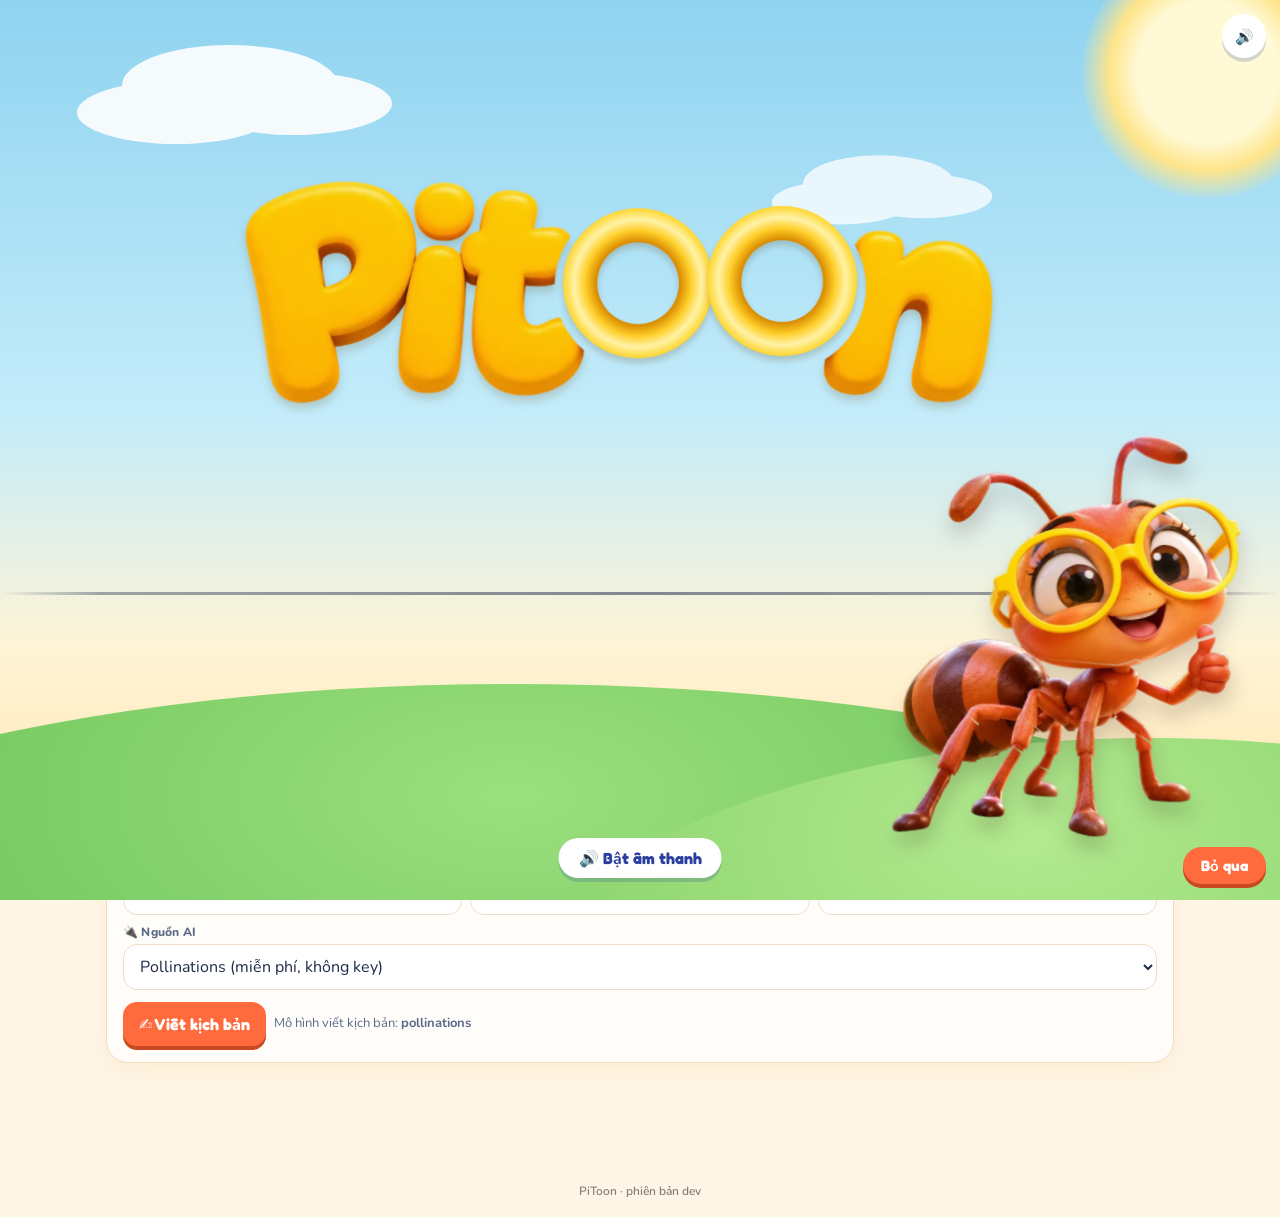
==== commit ec637832: "Show a prominent Cài PiToon button on the main screen, plus a first-visit install banner." ====
--- a/index.html
+++ b/index.html
@@ -35,14 +35,32 @@
 .dlg{position:fixed;inset:0;background:#1e2a4a88;display:none;align-items:flex-start;justify-content:center;z-index:50;overflow:auto;padding:20px 10px}.dlg.on{display:flex}.dlg>div{background:#fff;border-radius:24px;max-width:640px;width:100%;padding:18px;box-shadow:0 20px 60px #1e2a4a33}
 #log{position:fixed;left:50%;transform:translateX(-50%);bottom:16px;background:#1e2a4aee;color:#fff;padding:10px 18px;border-radius:999px;font-size:13px;display:none;z-index:60;max-width:92vw}
 .prog{height:10px;background:#f3e6d2;border-radius:9px;overflow:hidden}.prog>i{display:block;height:100%;background:linear-gradient(90deg,var(--a),var(--gold));width:0}
-.shot{display:grid;grid-template-columns:200px 1fr;gap:12px}@media(max-width:720px){header{flex-wrap:wrap;row-gap:8px}.brand-logo{height:30px}header h1 small{display:none}.brand{flex:1 1 auto;min-width:0}header h1{white-space:nowrap;font-size:20px}#modeB,header select,header .b2{flex:none}.shot{grid-template-columns:1fr}}
+.shot{display:grid;grid-template-columns:200px 1fr;gap:12px}@media(max-width:720px){header{flex-wrap:wrap;row-gap:8px}.brand-logo{height:30px}header h1 small{display:none}.brand{flex:1 1 auto;min-width:0}header h1{white-space:nowrap;font-size:20px}#modeB,#installBtn,header select,header .b2{flex:none}.shot{grid-template-columns:1fr}}
 .warn{background:#fff4d6;border:1px solid #f5d27a;border-radius:14px;padding:10px 12px;font-size:13px}
+
+.pt-install{background:linear-gradient(90deg,#ffc84a,#ff6b3d);color:#1e2a4a;border:0;border-radius:14px;padding:8px 14px;font:800 14px Fredoka,Nunito,system-ui,sans-serif;cursor:pointer;box-shadow:0 3px 0 #c94a22,0 6px 16px #ff6b3d33;white-space:nowrap;flex:none}
+.pt-install:hover{filter:brightness(1.06)}
+.pt-install[hidden],#installBanner[hidden],#installGuide[hidden]{display:none!important}
+@media (display-mode:standalone),(display-mode:window-controls-overlay){.pt-install,#installBanner,#installGuide{display:none!important}}
+#installBanner{position:fixed;left:12px;right:12px;bottom:calc(16px + env(safe-area-inset-bottom));z-index:40;display:flex;gap:10px;align-items:center;background:#fffdf9;color:#1e2a4a;border-radius:18px;padding:12px 14px;box-shadow:0 10px 36px #1e2a4a33;border:1px solid var(--b);font:700 14px/1.4 Nunito,system-ui,sans-serif}
+#installBanner .msg{flex:1;min-width:0}#installBanner b{font-family:Fredoka,Nunito,sans-serif;font-size:15px;display:block}
+#installBanner .go{border:0;border-radius:999px;background:linear-gradient(90deg,#ffc84a,#ff6b3d);color:#1e2a4a;font:800 13px Fredoka,Nunito,sans-serif;padding:8px 14px;cursor:pointer;white-space:nowrap;box-shadow:0 3px 0 #c94a22}
+#installBanner .x{border:0;background:none;color:#8a7f73;font:800 22px/1 system-ui;cursor:pointer;padding:4px 6px}
+#installGuide{position:fixed;inset:0;z-index:2147483001;background:#1e2a4a88;display:flex;align-items:flex-end;justify-content:center;padding:16px 12px calc(16px + env(safe-area-inset-bottom))}
+#installGuide>div{background:#fff;color:#1e2a4a;border-radius:22px;padding:18px;max-width:420px;width:100%;box-shadow:0 16px 50px #0004;font:600 15px/1.5 Nunito,system-ui,sans-serif}
+#installGuide h3{font-family:Fredoka,Nunito,sans-serif;font-size:18px;margin:0 0 8px;color:#1e2a4a}
+#installIllust{display:none;margin:4px 0 12px}#installIllust.on{display:block}
+#installIllust svg{width:100%;height:auto;display:block}
+#installGuide ol{margin:6px 0 10px;padding-left:22px}#installGuide li{margin:6px 0}
+#installGuide .okb{display:block;margin:12px 0 0 auto;border:0;border-radius:999px;background:#ff6b3d;color:#fff;font:800 14px Fredoka,Nunito,sans-serif;padding:9px 18px;cursor:pointer}
+
 </style></head><body>
 <header><button type="button" class="brand" id="brandBtn" title="Phát lại intro PiToon" onclick="playPiToonIntro&&playPiToonIntro()">
 <span class="brand-ant" aria-hidden="true"><img src="assets/ant_head.webp" alt="" width="40" height="40"></span>
 <h1><img class="brand-logo" src="assets/logo_sm.webp" alt="PiToon" width="600" height="212"><small data-i>Xưởng phim hoạt hình 3D cho bé 3–10 tuổi</small></h1></button>
-<button class="b2" id="modeB" onclick="openSet()" style="font-size:12px"></button><select id="lang" style="width:auto"><option value="vi">VI</option><option value="en">EN</option><option value="zh">中文</option></select>
-<button class="b2 pt-install" id="installBtn" type="button" hidden>📲 Cài PiToon</button><button class="b2" onclick="openProj()">📁</button><button class="b2" onclick="openSet()">⚙</button></header>
+<button class="b2" id="modeB" onclick="openSet()" style="font-size:12px"></button>
+<button class="pt-install" id="installBtn" type="button" aria-label="Cài PiToon">📲 Cài<span class="inst-long"> PiToon</span></button>
+<select id="lang" style="width:auto"><option value="vi">VI</option><option value="en">EN</option><option value="zh">中文</option></select><button class="b2" onclick="openProj()">📁</button><button class="b2" onclick="openSet()">⚙</button></header>
 <nav id="nav"></nav><main id="main"></main>
 <div class="dlg" id="setDlg"><div id="setBody"></div></div><div class="dlg" id="projDlg"><div id="projBody"></div></div><div id="log"></div>
 <script>
@@ -279,21 +297,96 @@
 check();setTimeout(check,2500);setInterval(check,5*60*1000);setInterval(()=>{if(pending)AU_TRY()},3000);
 document.addEventListener("visibilitychange",()=>{if(document.visibilityState==="visible")check()});addEventListener("focus",check);addEventListener("online",check);
 })();</script>
-<!-- au-bump: verify auto-update --><footer id="ptFoot"<!-- au-bump: verify auto-update --><footer id="ptFoot" style="text-align:center;font:600 12px Nunito,system-ui,sans-serif;color:#8a7f73;padding:18px 12px calc(18px + env(safe-area-inset-bottom))"><span id="ptVer">PiToon</span></footer>
-<div id="iosGuide" hidden style="position:fixed;left:12px;right:12px;bottom:calc(16px + env(safe-area-inset-bottom));z-index:2147483001;background:#fff;color:#1e2a4a;border-radius:18px;padding:16px 18px;box-shadow:0 10px 40px #0005;font:600 15px/1.45 Nunito,system-ui,sans-serif">
-<b style="font-family:Fredoka,Nunito,sans-serif;font-size:17px">Cài PiToon lên iPhone/iPad</b><br>1. Bấm nút <b>Chia sẻ</b> <span aria-hidden="true">⬆️</span> ở thanh Safari.<br>2. Chọn <b>Thêm vào MH chính</b> (Add to Home Screen).<br>3. Bấm <b>Thêm</b> — biểu tượng chú kiến PiToon sẽ hiện trên màn hình.
-<button type="button" id="iosGuideX" style="display:block;margin:12px 0 0 auto;border:0;border-radius:999px;background:#ff6b3d;color:#fff;font:700 14px Fredoka,Nunito,sans-serif;padding:9px 18px;cursor:pointer">Đã hiểu</button></div>
-<script>/* Cài PiToon (PWA) */
+<footer id="ptFoot" style="text-align:center;font:600 12px Nunito,system-ui,sans-serif;color:#8a7f73;padding:18px 12px calc(18px + env(safe-area-inset-bottom))"><span id="ptVer">PiToon</span></footer>
+<div id="installBanner" hidden>
+  <div class="msg"><b>Cài PiToon ra màn hình</b>Mở nhanh như app thật. Bản mới được cập nhật tự động.</div>
+  <button type="button" class="go" id="installBannerGo">Cài ngay</button>
+  <button type="button" class="x" id="installBannerX" aria-label="Để sau">×</button>
+</div>
+<div id="installGuide" hidden>
+  <div>
+    <h3 id="installGuideT">Cài PiToon ra màn hình</h3>
+    <div id="installIllust"><svg viewBox="0 0 360 110" xmlns="http://www.w3.org/2000/svg" aria-hidden="true">
+  <rect x="8" y="8" width="100" height="94" rx="16" fill="#fff6e8" stroke="#f0ddc4"/>
+  <rect x="38" y="22" width="40" height="58" rx="8" fill="#fff" stroke="#1e2a4a" stroke-width="2"/>
+  <rect x="48" y="70" width="20" height="4" rx="2" fill="#c9c3bb"/>
+  <path d="M58 36v14m0 0l-6-6m6 6l6-6" fill="none" stroke="#ff6b3d" stroke-width="3" stroke-linecap="round" stroke-linejoin="round"/>
+  <text x="58" y="92" text-anchor="middle" font-size="11" font-weight="800" font-family="Nunito,system-ui" fill="#5b6a88">1. Chia sẻ</text>
+  <path d="M116 55h20" stroke="#ff6b3d" stroke-width="3" stroke-linecap="round"/>
+  <polygon points="136,55 128,50 128,60" fill="#ff6b3d"/>
+  <rect x="148" y="8" width="100" height="94" rx="16" fill="#fff6e8" stroke="#f0ddc4"/>
+  <rect x="160" y="28" width="76" height="44" rx="10" fill="#fff" stroke="#e8d3b8"/>
+  <circle cx="176" cy="50" r="8" fill="#ffe7a3" stroke="#ffb000" stroke-width="1.5"/>
+  <rect x="188" y="44" width="40" height="6" rx="3" fill="#1e2a4a"/>
+  <rect x="188" y="54" width="28" height="4" rx="2" fill="#c9c3bb"/>
+  <text x="198" y="92" text-anchor="middle" font-size="10" font-weight="800" font-family="Nunito,system-ui" fill="#5b6a88">2. Thêm MH chính</text>
+  <path d="M256 55h20" stroke="#ff6b3d" stroke-width="3" stroke-linecap="round"/>
+  <polygon points="276,55 268,50 268,60" fill="#ff6b3d"/>
+  <rect x="284" y="8" width="68" height="94" rx="16" fill="#fff6e8" stroke="#f0ddc4"/>
+  <rect x="300" y="28" width="36" height="36" rx="10" fill="#fff6e8" stroke="#f0ddc4" stroke-width="2"/>
+  <circle cx="312" cy="42" r="5" fill="#ffc84a"/>
+  <circle cx="324" cy="42" r="5" fill="#ffc84a"/>
+  <circle cx="318" cy="52" r="3" fill="#ff8aa8"/>
+  <text x="318" y="92" text-anchor="middle" font-size="11" font-weight="800" font-family="Nunito,system-ui" fill="#5b6a88">3. Thêm</text>
+</svg></div>
+    <div id="installGuideBody"></div>
+    <button type="button" class="okb" id="installGuideX">Đã hiểu</button>
+  </div>
+</div>
+<script>/* Cài PiToon (PWA) — nút luôn hiện trên màn hình chính khi chưa cài; tự ẩn khi đã là app */
 (()=>{const vf=document.getElementById("ptVer"),cv=window.APP_VERSION||"dev";if(vf)vf.textContent="PiToon · phiên bản "+(cv.startsWith("__")?"dev":cv);
-const b=document.getElementById("installBtn"),g=document.getElementById("iosGuide");if(!b)return;
+const btn=document.getElementById("installBtn"),banner=document.getElementById("installBanner"),guide=document.getElementById("installGuide");
+const illust=document.getElementById("installIllust"),body=document.getElementById("installGuideBody"),title=document.getElementById("installGuideT");
+if(!btn)return;
 const standalone=()=>matchMedia("(display-mode: standalone)").matches||matchMedia("(display-mode: window-controls-overlay)").matches||navigator.standalone===true;
 const ua=navigator.userAgent||"",ios=/iphone|ipad|ipod/i.test(ua)||(navigator.platform==="MacIntel"&&navigator.maxTouchPoints>1);
-let dp=null;const show=v=>{b.hidden=!v||standalone()};
-addEventListener("beforeinstallprompt",e=>{e.preventDefault();dp=e;show(true)});
-addEventListener("appinstalled",()=>{dp=null;show(false)});
-if(ios&&!standalone())show(true);
-b.onclick=async()=>{if(dp){dp.prompt();try{await dp.userChoice}catch(e){}dp=null;show(false)}else if(ios){g.hidden=false}else alert("Mở menu trình duyệt (⋮) → \"Cài đặt PiToon\" hoặc \"Thêm vào màn hình chính\".")};
-document.getElementById("iosGuideX").onclick=()=>{g.hidden=true};
+const and=/android/i.test(ua),edge=/edg\//i.test(ua),safari=/^((?!chrome|android|crios|fxios).)*safari/i.test(ua);
+const KEY="pt_inst_banner",LATER=3*24*60*60*1000;let dp=null;
+const hideAll=()=>{btn.hidden=true;if(banner)banner.hidden=true;if(guide)guide.hidden=true};
+const showBtn=()=>{if(standalone()){hideAll();return}btn.hidden=false};
+const due=()=>{try{const t=+localStorage.getItem(KEY)||0;return!t||Date.now()-t>LATER}catch(e){return true}};
+const showBanner=()=>{if(!banner||standalone()||!due())return;banner.hidden=false};
+const dismiss=()=>{if(banner)banner.hidden=true;try{localStorage.setItem(KEY,String(Date.now()))}catch(e){}};
+const TX={
+ vi:{t:"Cài PiToon ra màn hình",iosT:"Cài PiToon lên iPhone/iPad",ok:"Đã hiểu",after:"Sau khi cài, mở PiToon từ biểu tượng trên màn hình. App tự cập nhật bản mới, bạn không cần làm gì.",
+  ios:["Bấm nút <b>Chia sẻ</b> ⬆️ ở thanh Safari (phía dưới màn hình).","Chọn <b>Thêm vào MH chính</b> (Add to Home Screen).","Bấm <b>Thêm</b> — biểu tượng mặt kính PiToon sẽ hiện trên màn hình."],
+  and:["Trên Chrome, bấm <b>⋮</b> góc trên bên phải.","Chọn <b>Cài đặt ứng dụng</b> hoặc <b>Thêm vào màn hình chính</b>.","Mở PiToon từ biểu tượng vừa cài."],
+  edge:["Bấm <b>⋯</b> góc trên Edge.","Chọn Ứng dụng → <b>Cài đặt PiToon</b>. Hoặc bấm biểu tượng cài ở cuối thanh địa chỉ.","Mở PiToon từ menu Start hoặc màn hình desktop."],
+  mac:["Trong Safari máy tính, mở menu <b>Tệp</b> (File).","Chọn <b>Thêm vào Dock</b> (Add to Dock).","Mở PiToon từ Dock như app thật."],
+  chrome:["Bấm biểu tượng cài đặt ở cuối thanh địa chỉ.","Hoặc menu ⋮ → Truyền, lưu và chia sẻ → <b>Cài đặt PiToon</b>.","Mở PiToon từ biểu tượng trên desktop / menu Start."],
+  other:["Mở menu trình duyệt (⋮ hoặc Tệp).","Chọn <b>Cài đặt PiToon</b> hoặc <b>Thêm vào màn hình chính</b> / Add to Dock.","Mở PiToon từ biểu tượng vừa thêm."]},
+ en:{t:"Install PiToon",iosT:"Install PiToon on iPhone/iPad",ok:"Got it",after:"After installing, open PiToon from its home-screen icon. The app updates itself — you don’t need to do anything.",
+  ios:["Tap the <b>Share</b> ⬆️ button in Safari.","Choose <b>Add to Home Screen</b>.","Tap <b>Add</b> — the PiToon glasses icon appears on your home screen."],
+  and:["In Chrome, tap <b>⋮</b> at the top right.","Choose <b>Install app</b> or <b>Add to Home screen</b>.","Open PiToon from the new icon."],
+  edge:["Tap <b>⋯</b> in Edge.","Choose Apps → <b>Install PiToon</b>, or the install icon in the address bar.","Open PiToon from the Start menu or desktop."],
+  mac:["In desktop Safari, open the <b>File</b> menu.","Choose <b>Add to Dock</b>.","Open PiToon from the Dock."],
+  chrome:["Click the install icon at the right of the address bar.","Or ⋮ → Cast, save and share → <b>Install PiToon</b>.","Open PiToon from the desktop / Start menu."],
+  other:["Open the browser menu (⋮ or File).","Choose <b>Install PiToon</b> or <b>Add to Home Screen</b> / Add to Dock.","Open PiToon from the new icon."]},
+ zh:{t:"安装 PiToon",iosT:"将 PiToon 添加到 iPhone/iPad",ok:"知道了",after:"安装后请从主屏幕图标打开 PiToon。应用会自动更新，无需手动操作。",
+  ios:["点 Safari 的<b>分享</b> ⬆️ 按钮。","选择<b>添加到主屏幕</b>。","点<b>添加</b>，主屏幕会出现 PiToon 眼镜图标。"],
+  and:["在 Chrome 点右上角 <b>⋮</b>。","选择<b>安装应用</b>或<b>添加到主屏幕</b>。","从新图标打开 PiToon。"],
+  edge:["点 Edge 的 <b>⋯</b>。","选择 应用 → <b>安装 PiToon</b>，或地址栏中的安装图标。","从开始菜单或桌面打开。"],
+  mac:["在电脑版 Safari 打开<b>文件</b>菜单。","选择<b>添加到程序坞</b>。","从程序坞打开 PiToon。"],
+  chrome:["点击地址栏右侧的安装图标。","或 ⋮ → 投放、保存并共享 → <b>安装 PiToon</b>。","从桌面或开始菜单打开。"],
+  other:["打开浏览器菜单（⋮ 或 文件）。","选择<b>安装 PiToon</b>或添加到主屏幕 / 程序坞。","从新图标打开 PiToon。"]}
+};
+const lang=()=>{try{const l=(window.AU_LANG?AU_LANG():document.documentElement.lang||"vi").slice(0,2);return TX[l]?l:"vi"}catch(e){return"vi"}};
+function openGuide(){const t=TX[lang()];let kind="other",steps=t.other,hd=t.t;
+ if(ios){kind="ios";steps=t.ios;hd=t.iosT}else if(and){kind="and";steps=t.and}else if(edge){kind="edge";steps=t.edge}else if(safari){kind="mac";steps=t.mac}else if(/chrome|chromium|crios/i.test(ua)){kind="chrome";steps=t.chrome}
+ if(title)title.textContent=hd;if(body)body.innerHTML="<ol>"+steps.map(s=>"<li>"+s+"</li>").join("")+"</ol><p class=mut>"+t.after+"</p>";
+ if(illust)illust.classList.toggle("on",kind==="ios");
+ const ox=document.getElementById("installGuideX");if(ox)ox.textContent=t.ok;
+ if(guide)guide.hidden=false}
+async function install(){if(standalone())return;if(dp){try{dp.prompt();const r=await dp.userChoice;if(r&&r.outcome==="accepted"){dp=null;hideAll();try{localStorage.setItem(KEY,String(Date.now()))}catch(e){}}}catch(e){openGuide()}return}openGuide()}
+addEventListener("beforeinstallprompt",e=>{e.preventDefault();dp=e;showBtn()});
+addEventListener("appinstalled",()=>{dp=null;hideAll()});
+showBtn();
+const waitBanner=()=>{if(standalone())return;try{const el=document.getElementById("pt-intro");if(el&&el.style.display==="block"&&!el.classList.contains("is-out"))return setTimeout(waitBanner,500)}catch(e){}showBanner()};
+setTimeout(waitBanner,1200);
+btn.onclick=install;
+const go=document.getElementById("installBannerGo"),bx=document.getElementById("installBannerX"),gx=document.getElementById("installGuideX");
+if(go)go.onclick=()=>{dismiss();install()};if(bx)bx.onclick=dismiss;if(gx)gx.onclick=()=>{if(guide)guide.hidden=true};
+if(guide)guide.addEventListener("click",e=>{if(e.target===guide)guide.hidden=true});
 })();</script>
 <div id="pt-intro" hidden></div>
 <script src="intro.js"></script>
--- a/intro.css
+++ b/intro.css
@@ -29,7 +29,10 @@
   background:radial-gradient(circle at 50% 50%,transparent 0 38%,#d98a00 39%,#ffcf2a 50%,#fff3a8 60%,#ffd21f 72%,#f0a300 90%,#d98a00 100%);
   filter:drop-shadow(0 5px 3px #5a3a0035)}
 .pti-ant{pointer-events:none;filter:drop-shadow(0 14px 10px #3a241c33)}
-.pti-ant img{display:block;width:100%;height:100%}
+.pti-ant > img.pti-ant-full{position:absolute;inset:0;display:block;width:100%;height:100%;opacity:0;pointer-events:none}
+.pti-rig{position:absolute;inset:0;width:100%;height:100%}
+.pti-rig .pr{position:absolute;left:0;top:0;width:100%;height:100%;pointer-events:none;will-change:transform}
+.pti-rig .pr > img{position:absolute;display:block;height:auto;max-width:none;border:0;pointer-events:none}
 .pti-glint{position:absolute;border-radius:50%;overflow:hidden;opacity:0;pointer-events:none;--g:-60%;
   background:linear-gradient(115deg,transparent calc(var(--g) - 14%),#ffffffd0 var(--g),transparent calc(var(--g) + 10%))}
 .pti-glint.g0{left:36.4%;top:22.6%;width:24.8%;height:22.6%}
@@ -48,3 +51,14 @@
 .pti-skip:hover,.pti-snd:hover{transform:translateY(-1px)}
 .pti-skip:focus-visible,.pti-snd:focus-visible{outline:3px solid var(--pt-royal);outline-offset:2px}
 @media (prefers-reduced-motion:reduce){.pti.is-out{transition:none}}
+
+.pti-unmute{position:absolute;left:50%;bottom:max(22px,env(safe-area-inset-bottom));z-index:6;
+  border:0;border-radius:999px;font:700 16px/1 Fredoka,Nunito,system-ui,sans-serif;
+  padding:12px 20px;cursor:pointer;background:#fff;color:var(--pt-royal);
+  box-shadow:0 4px 0 #2b3fa033;opacity:0;pointer-events:none;
+  transform:translateX(-50%);transition:opacity .25s}
+.pti-unmute.on{opacity:1;pointer-events:auto;animation:pti-bob 1.15s ease-in-out infinite}
+.pti-unmute:hover{filter:brightness(1.05)}
+.pti-unmute:focus-visible{outline:3px solid var(--pt-royal);outline-offset:2px}
+@keyframes pti-bob{0%,100%{transform:translateX(-50%) translateY(0)}50%{transform:translateX(-50%) translateY(-5px)}}
+@media (prefers-reduced-motion:reduce){.pti-unmute.on{animation:none}}
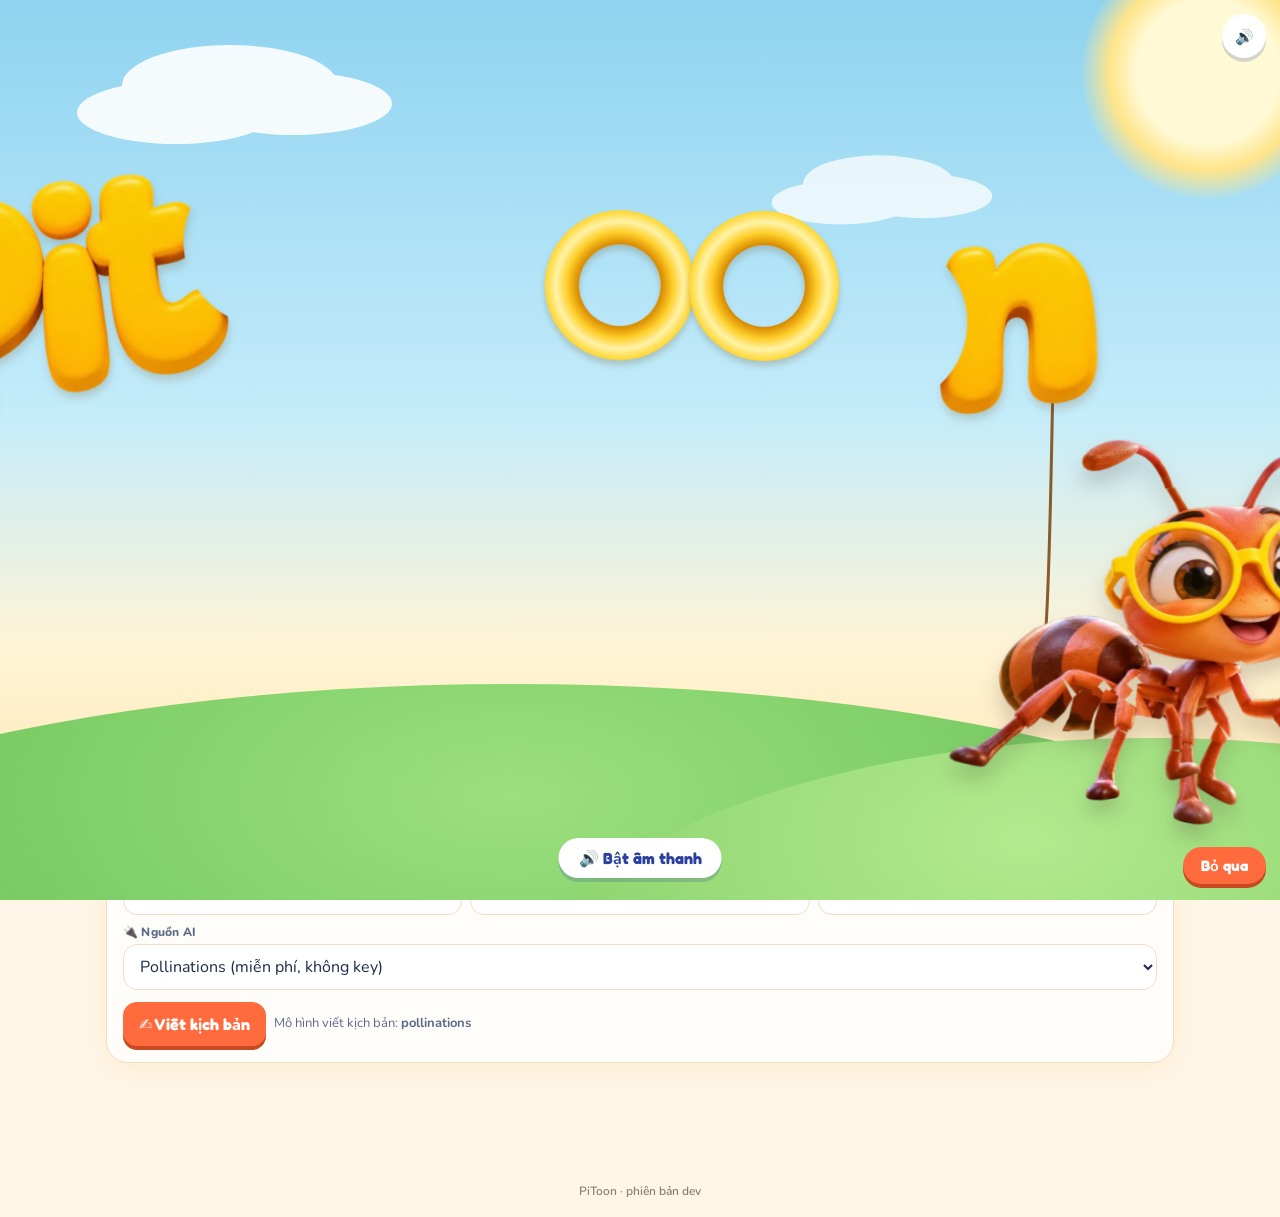
==== commit de036d6c: "Capture beforeinstallprompt in <head> so Cài PiToon can call prompt() on Windows Chrome." ====
--- a/index.html
+++ b/index.html
@@ -1,4 +1,10 @@
-<!DOCTYPE html><html lang="vi"><head><meta charset="utf-8"><meta name="viewport" content="width=device-width,initial-scale=1,viewport-fit=cover"><meta name="app-version" content="__APP_VERSION__"><title>PiToon – Xưởng phim hoạt hình AI</title>
+<!DOCTYPE html><html lang="vi"><head><meta charset="utf-8"><meta name="viewport" content="width=device-width,initial-scale=1,viewport-fit=cover"><script>
+/* Bắt beforeinstallprompt NGAY trong head, trước mọi script khác — Chrome có thể bắn sự kiện rất sớm. */
+(function(){window.__pitoonBIP=window.__pitoonBIP||null;
+ window.addEventListener("beforeinstallprompt",function(e){e.preventDefault();window.__pitoonBIP=e;try{window.dispatchEvent(new CustomEvent("pitoon-bip"))}catch(err){}});
+ window.addEventListener("appinstalled",function(){window.__pitoonBIP=null;window.__pitoonInstalled=true;try{window.dispatchEvent(new CustomEvent("pitoon-appinstalled"))}catch(err){}});
+})();
+</script><meta name="app-version" content="__APP_VERSION__"><title>PiToon – Xưởng phim hoạt hình AI</title>
 <link rel="preconnect" href="https://fonts.googleapis.com"><link rel="preconnect" href="https://fonts.gstatic.com" crossorigin>
 <link href="https://fonts.googleapis.com/css2?family=Fredoka:wght@500;600;700&family=Nunito:wght@500;700;800&display=swap" rel="stylesheet">
 <link rel="stylesheet" href="intro.css"><link rel="manifest" href="manifest.webmanifest?v=__APP_VERSION__"><meta name="theme-color" content="#ff6b3d"><link rel="icon" href="favicon.ico?v=__APP_VERSION__" sizes="any"><link rel="icon" type="image/png" sizes="16x16" href="icons/favicon-16.png?v=__APP_VERSION__"><link rel="icon" type="image/png" sizes="32x32" href="icons/favicon-32.png?v=__APP_VERSION__"><link rel="icon" type="image/png" sizes="48x48" href="icons/favicon-48.png?v=__APP_VERSION__"><link rel="icon" type="image/png" sizes="192x192" href="icons/icon-192.png?v=__APP_VERSION__"><meta name="description" content="PiToon – xưởng phim hoạt hình 3D vui nhộn, an toàn cho bé 3–10 tuổi."><meta property="og:type" content="website"><meta property="og:site_name" content="PiToon"><meta property="og:title" content="PiToon – Xưởng phim hoạt hình AI cho bé"><meta property="og:description" content="Làm phim hoạt hình 3D hài hước, an toàn cho bé 3–10 tuổi cùng chú kiến PiToon."><meta property="og:url" content="https://giaangroup-ui.github.io/pitoon/"><meta property="og:image" content="https://giaangroup-ui.github.io/pitoon/assets/og.jpg"><meta property="og:image:width" content="1200"><meta property="og:image:height" content="630"><meta property="og:image:alt" content="Logo PiToon và chú kiến đeo kính vàng"><meta name="twitter:card" content="summary_large_image"><meta name="twitter:image" content="https://giaangroup-ui.github.io/pitoon/assets/og.jpg"><link rel="preload" as="image" href="assets/ant.webp"><link rel="preload" as="image" href="assets/logo_eyes.webp"><link rel="apple-touch-icon" href="icons/apple-touch-icon.png?v=__APP_VERSION__"><meta name="apple-mobile-web-app-capable" content="yes"><meta name="mobile-web-app-capable" content="yes"><meta name="apple-mobile-web-app-title" content="PiToon"><meta name="apple-mobile-web-app-status-bar-style" content="default"><meta name="application-name" content="PiToon">
@@ -353,7 +359,9 @@
   and:["Trên Chrome, bấm <b>⋮</b> góc trên bên phải.","Chọn <b>Cài đặt ứng dụng</b> hoặc <b>Thêm vào màn hình chính</b>.","Mở PiToon từ biểu tượng vừa cài."],
   edge:["Bấm <b>⋯</b> góc trên Edge.","Chọn Ứng dụng → <b>Cài đặt PiToon</b>. Hoặc bấm biểu tượng cài ở cuối thanh địa chỉ.","Mở PiToon từ menu Start hoặc màn hình desktop."],
   mac:["Trong Safari máy tính, mở menu <b>Tệp</b> (File).","Chọn <b>Thêm vào Dock</b> (Add to Dock).","Mở PiToon từ Dock như app thật."],
-  chrome:["Bấm biểu tượng cài đặt ở cuối thanh địa chỉ.","Hoặc menu ⋮ → Truyền, lưu và chia sẻ → <b>Cài đặt PiToon</b>.","Mở PiToon từ biểu tượng trên desktop / menu Start."],
+  win:["Bấm biểu tượng cài đặt (hình màn hình + mũi tên) ở <b>cuối bên phải thanh địa chỉ</b>, rồi chọn <b>Cài đặt</b>.","Hoặc bấm menu <b>⋮</b> → <b>Truyền, lưu và chia sẻ</b> → <b>Cài đặt trang dưới dạng ứng dụng</b> → Cài đặt.","Để có lối tắt Desktop: mở <b>chrome://apps</b> (gõ vào thanh địa chỉ) → chuột phải <b>PiToon</b> → <b>Tạo lối tắt</b> → chọn <b>Màn hình nền</b>."],
+  edgew:["Bấm biểu tượng cài đặt ở <b>cuối bên phải thanh địa chỉ</b>, rồi chọn <b>Cài đặt</b>.","Hoặc bấm menu <b>⋯</b> → <b>Ứng dụng</b> → <b>Cài đặt PiToon này dưới dạng ứng dụng</b>.","Để có lối tắt Desktop: mở <b>edge://apps</b> → chuột phải <b>PiToon</b> → <b>Tạo lối tắt</b> → <b>Màn hình nền</b>."],
+  chrome:["Bấm biểu tượng cài đặt (hình màn hình + mũi tên) ở <b>cuối bên phải thanh địa chỉ</b>, rồi chọn <b>Cài đặt</b>.","Hoặc bấm menu <b>⋮</b> → <b>Truyền, lưu và chia sẻ</b> → <b>Cài đặt trang dưới dạng ứng dụng</b> → Cài đặt.","Để có lối tắt Desktop: mở <b>chrome://apps</b> → chuột phải <b>PiToon</b> → <b>Tạo lối tắt</b> → chọn <b>Màn hình nền</b>."],
   other:["Mở menu trình duyệt (⋮ hoặc Tệp).","Chọn <b>Cài đặt PiToon</b> hoặc <b>Thêm vào màn hình chính</b> / Add to Dock.","Mở PiToon từ biểu tượng vừa thêm."]},
  en:{t:"Install PiToon",iosT:"Install PiToon on iPhone/iPad",ok:"Got it",after:"After installing, open PiToon from its home-screen icon. The app updates itself — you don’t need to do anything.",
   ios:["Tap the <b>Share</b> ⬆️ button in Safari.","Choose <b>Add to Home Screen</b>.","Tap <b>Add</b> — the PiToon glasses icon appears on your home screen."],
@@ -371,15 +379,22 @@
   other:["打开浏览器菜单（⋮ 或 文件）。","选择<b>安装 PiToon</b>或添加到主屏幕 / 程序坞。","从新图标打开 PiToon。"]}
 };
 const lang=()=>{try{const l=(window.AU_LANG?AU_LANG():document.documentElement.lang||"vi").slice(0,2);return TX[l]?l:"vi"}catch(e){return"vi"}};
+const win=/windows|win32|win64/i.test(ua)||(navigator.userAgentData&&/windows/i.test(navigator.userAgentData.platform||""));
 function openGuide(){const t=TX[lang()];let kind="other",steps=t.other,hd=t.t;
- if(ios){kind="ios";steps=t.ios;hd=t.iosT}else if(and){kind="and";steps=t.and}else if(edge){kind="edge";steps=t.edge}else if(safari){kind="mac";steps=t.mac}else if(/chrome|chromium|crios/i.test(ua)){kind="chrome";steps=t.chrome}
+ if(ios){kind="ios";steps=t.ios;hd=t.iosT}else if(and){kind="and";steps=t.and}else if(win&&edge){kind="edgew";steps=t.edgew||t.edge}else if(edge){kind="edge";steps=t.edge}else if(safari){kind="mac";steps=t.mac}else if(/chrome|chromium|crios/i.test(ua)){kind="chrome";steps=t.win||t.chrome}
  if(title)title.textContent=hd;if(body)body.innerHTML="<ol>"+steps.map(s=>"<li>"+s+"</li>").join("")+"</ol><p class=mut>"+t.after+"</p>";
  if(illust)illust.classList.toggle("on",kind==="ios");
  const ox=document.getElementById("installGuideX");if(ox)ox.textContent=t.ok;
  if(guide)guide.hidden=false}
-async function install(){if(standalone())return;if(dp){try{dp.prompt();const r=await dp.userChoice;if(r&&r.outcome==="accepted"){dp=null;hideAll();try{localStorage.setItem(KEY,String(Date.now()))}catch(e){}}}catch(e){openGuide()}return}openGuide()}
-addEventListener("beforeinstallprompt",e=>{e.preventDefault();dp=e;showBtn()});
-addEventListener("appinstalled",()=>{dp=null;hideAll()});
+function toastInstalled(){let d=document.getElementById("instToast");if(!d){d=document.createElement("div");d.id="instToast";d.style.cssText="position:fixed;left:50%;transform:translateX(-50%);bottom:calc(24px + env(safe-area-inset-bottom));z-index:2147483002;background:#1e2a4a;color:#fff;border-radius:999px;padding:12px 20px;font:700 14px Nunito,system-ui,sans-serif;box-shadow:0 8px 28px #0005;max-width:92vw;text-align:center";document.body.appendChild(d)}d.textContent="Đã cài PiToon! Tìm biểu tượng ở màn hình chính / menu Start";d.hidden=false;clearTimeout(d._t);d._t=setTimeout(()=>{d.hidden=true},6000)}
+const bip=()=>window.__pitoonBIP||dp;
+async function install(){if(standalone())return;const ev=bip();if(ev&&typeof ev.prompt==="function"){try{const p=ev.prompt();if(p&&p.then)await p;const r=await ev.userChoice;window.__pitoonBIP=null;dp=null;if(r&&r.outcome==="accepted"){hideAll();toastInstalled();try{localStorage.setItem(KEY,String(Date.now()))}catch(e){}}}catch(e){openGuide()}return}openGuide()}
+dp=window.__pitoonBIP||dp;
+addEventListener("beforeinstallprompt",e=>{e.preventDefault();dp=e;window.__pitoonBIP=e;showBtn()});
+addEventListener("pitoon-bip",()=>{dp=window.__pitoonBIP||dp;showBtn()});
+addEventListener("appinstalled",()=>{dp=null;window.__pitoonBIP=null;hideAll()});
+addEventListener("pitoon-appinstalled",()=>hideAll());
+if(window.__pitoonInstalled)hideAll();
 showBtn();
 const waitBanner=()=>{if(standalone())return;try{const el=document.getElementById("pt-intro");if(el&&el.style.display==="block"&&!el.classList.contains("is-out"))return setTimeout(waitBanner,500)}catch(e){}showBanner()};
 setTimeout(waitBanner,1200);
--- a/intro.css
+++ b/intro.css
@@ -39,9 +39,13 @@
 .pti-glint.g1{left:68.3%;top:18.1%;width:26%;height:23.8%}
 .pti-bulb{line-height:1;opacity:0;transform-origin:50% 100%;filter:drop-shadow(0 0 14px #fff3a0)}
 .pti-thumb{opacity:0;transform-origin:50% 100%;pointer-events:none}
-.pti-thumb img{display:block;width:100%;height:auto;filter:drop-shadow(0 10px 10px #3a241c40)}
-.pti-thumb b{position:absolute;left:50%;top:-6%;transform:translate(-10%,-100%);white-space:nowrap;background:#fff;color:var(--pt-coral);
-  font:700 clamp(14px,2.4vmin,22px)/1 Fredoka,Nunito,system-ui,sans-serif;padding:8px 14px;border-radius:999px;box-shadow:0 4px 0 #ff6b3d44}
+.pti-thumb-stack{position:relative;display:block;width:100%}
+.pti-thumb-stack img{display:block;width:100%;height:auto;filter:drop-shadow(0 10px 10px #3a241c40)}
+.pti-thumb-squint{position:absolute;left:0;top:0;opacity:0}
+.pti-thumb b{position:absolute;left:104%;top:6%;transform:scale(0);transform-origin:0 50%;white-space:nowrap;background:#fff;color:var(--pt-coral);
+  font:800 clamp(36px,7.4vmin,80px)/1 Fredoka,Nunito,system-ui,sans-serif;padding:.28em .58em;border-radius:999px;box-shadow:0 7px 0 #ff6b3d55;
+  opacity:0;pointer-events:none;letter-spacing:.02em}
+.pti-thumb.is-port b{left:50%;top:-6%;transform-origin:50% 100%;transform:translate(-50%,-100%) scale(0)}
 .pti-fx{position:absolute;inset:0;width:100%;height:100%;pointer-events:none}
 .pti-flash{position:absolute;inset:0;background:radial-gradient(circle,#fff 0 40%,#fff6fb 70%,#ffe3f4);opacity:0;pointer-events:none}
 .pti-skip,.pti-snd{position:absolute;z-index:5;border:0;border-radius:999px;font:700 15px/1 Fredoka,Nunito,system-ui,sans-serif;
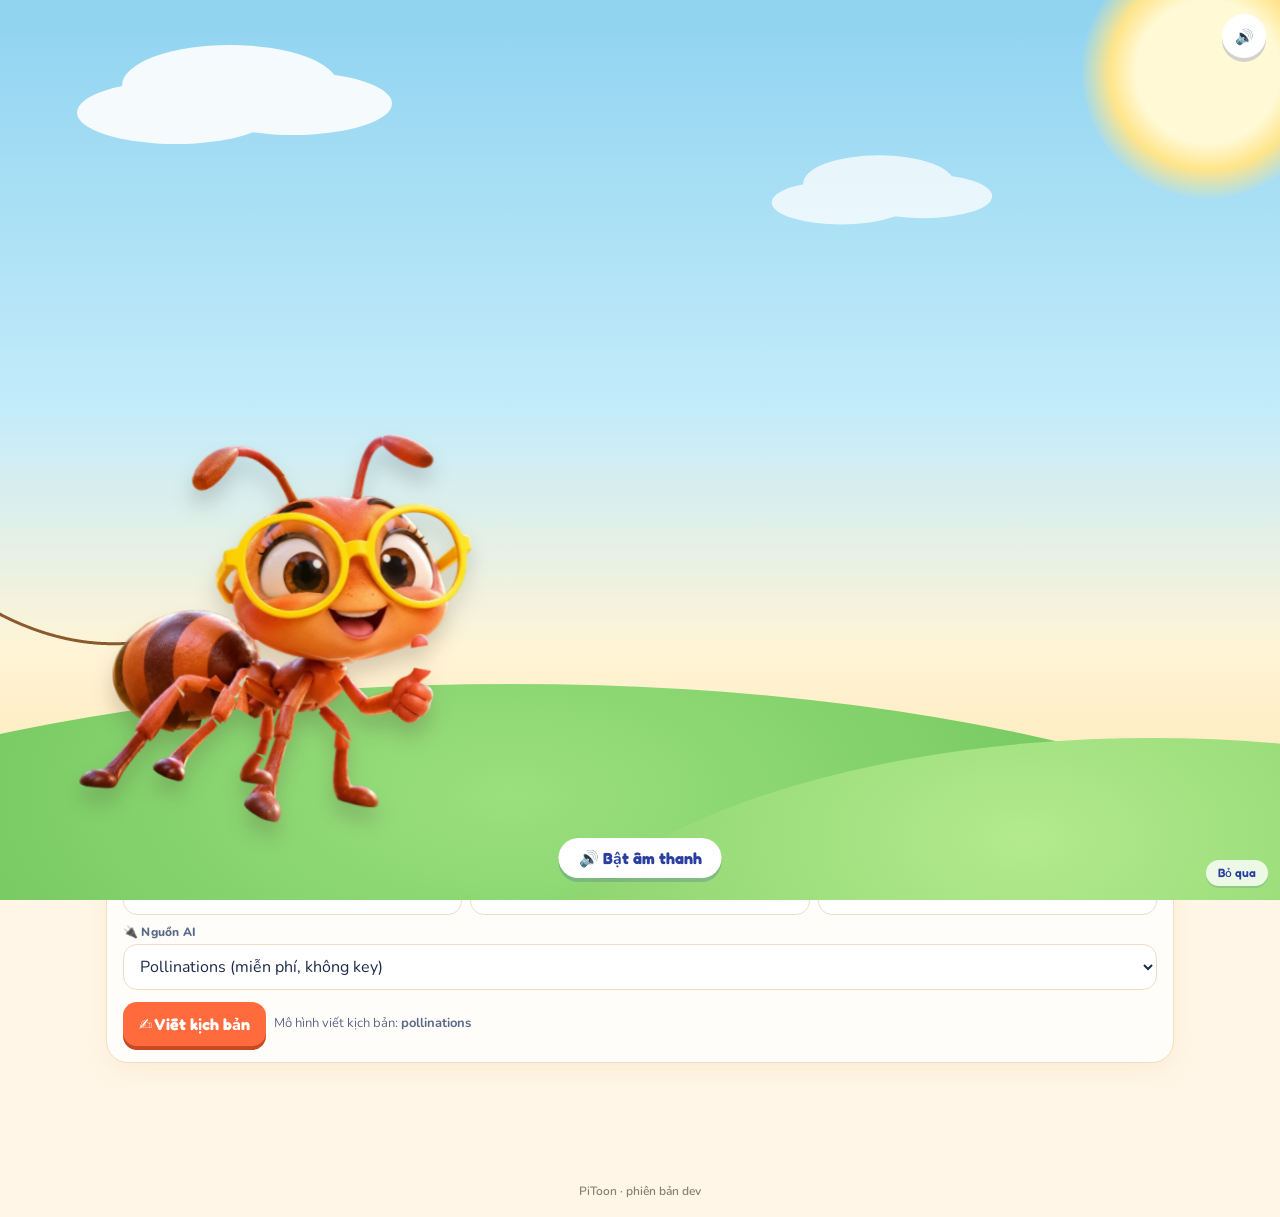
==== commit d4ab5a61: "Play the ant intro on every app launch, then auto-enter. Fresh page loads (including the installed P" ====
--- a/index.html
+++ b/index.html
@@ -289,12 +289,12 @@
 <script>/* Tự động cập nhật phiên bản mới — không cần bấm gì */
 (()=>{const CUR=(document.querySelector('meta[name="app-version"]')||{}).content||"dev";window.APP_VERSION=CUR;
 const T={vi:"Đã có bản mới — đang cập nhật…",en:"New version available — updating…",zh:"有新版本 — 正在更新…"};
-try{const u=new URL(location.href);if(u.searchParams.has("v")){u.searchParams.delete("v");history.replaceState(history.state,"",u.pathname+u.search+u.hash)}}catch(e){}
+try{const u=new URL(location.href);if(u.searchParams.has("v")){try{sessionStorage.pt_intro_skip="1"}catch(e){}u.searchParams.delete("v");history.replaceState(history.state,"",u.pathname+u.search+u.hash)}}catch(e){}
 let pending=null;
 const st=()=>{try{return window.AU_STATE?AU_STATE():"idle"}catch(e){return"idle"}};
 const lang=()=>{try{const l=(window.AU_LANG?AU_LANG():document.documentElement.lang||"vi").slice(0,2);return T[l]?l:"vi"}catch(e){return"vi"}};
 function toast(){let d=document.getElementById("auT");if(!d){d=document.createElement("div");d.id="auT";d.style.cssText="position:fixed;left:50%;transform:translateX(-50%);bottom:calc(64px + env(safe-area-inset-bottom));z-index:2147483000;background:#111a;backdrop-filter:blur(6px);color:#fff;border:1px solid #fff3;border-radius:999px;padding:10px 18px;font:600 14px system-ui,sans-serif;box-shadow:0 6px 24px #0008";document.body.appendChild(d)}d.textContent="🔄 "+T[lang()]}
-function apply(){if(!pending||apply._go)return;if(st()!=="idle"){toast();return}if(!apply._t){apply._t=1;toast();setTimeout(()=>{apply._t=2;apply()},1200);return}if(apply._t<2)return;apply._go=1;try{window.AU_BEFORE&&AU_BEFORE()}catch(e){}sessionStorage.auTried=pending;const u=new URL(location.href);u.searchParams.set("v",pending);location.replace(u.toString())}
+function apply(){if(!pending||apply._go)return;if(st()!=="idle"){toast();return}if(!apply._t){apply._t=1;toast();setTimeout(()=>{apply._t=2;apply()},1200);return}if(apply._t<2)return;apply._go=1;try{window.AU_BEFORE&&AU_BEFORE()}catch(e){}try{sessionStorage.pt_intro_skip="1"}catch(e){}sessionStorage.auTried=pending;const u=new URL(location.href);u.searchParams.set("v",pending);location.replace(u.toString())}
 window.AU_TRY=()=>{if(!pending)return false;if(st()==="idle"){apply();return true}toast();return false};
 window.AU_PENDING=()=>!!pending;
 async function armSW(v){if(!("serviceWorker"in navigator))return;try{const reg=await navigator.serviceWorker.register("sw.js?v="+v,{scope:"/pitoon/"});const kick=w=>{if(w)w.postMessage("skipWaiting")};kick(reg.waiting);if(reg.installing)reg.installing.addEventListener("statechange",e=>{if(e.target.state==="installed")kick(reg.waiting||e.target)});await reg.update().catch(()=>{})}catch(e){}}
@@ -405,5 +405,5 @@
 })();</script>
 <div id="pt-intro" hidden></div>
 <script src="intro.js"></script>
-<script>PiToonIntro.mount({once:true,auto:true});</script>
+<script>PiToonIntro.mount({once:false,auto:true});</script>
 </body></html>
--- a/intro.css
+++ b/intro.css
@@ -50,8 +50,12 @@
 .pti-flash{position:absolute;inset:0;background:radial-gradient(circle,#fff 0 40%,#fff6fb 70%,#ffe3f4);opacity:0;pointer-events:none}
 .pti-skip,.pti-snd{position:absolute;z-index:5;border:0;border-radius:999px;font:700 15px/1 Fredoka,Nunito,system-ui,sans-serif;
   padding:11px 18px;cursor:pointer;background:#fff;color:var(--pt-royal);box-shadow:0 4px 0 #2b3fa033}
-.pti-skip{right:max(14px,env(safe-area-inset-right));bottom:max(16px,env(safe-area-inset-bottom));background:var(--pt-coral);color:#fff;box-shadow:0 4px 0 #c94a22}
+.pti-skip{right:max(12px,env(safe-area-inset-right));bottom:max(14px,env(safe-area-inset-bottom));
+  font:600 12px/1 Fredoka,Nunito,system-ui,sans-serif;padding:7px 12px;
+  background:#ffffffcc;color:var(--pt-royal);box-shadow:0 2px 0 #2b3fa022;backdrop-filter:blur(6px)}
 .pti-snd{right:max(14px,env(safe-area-inset-right));top:max(14px,env(safe-area-inset-top));width:44px;height:44px;padding:0}
+.pti.is-reduce .pti-ant,.pti.is-reduce .pti-track,.pti.is-reduce .pti-rope,.pti.is-reduce .pti-o,
+.pti.is-reduce .pti-bulb,.pti.is-reduce .pti-thumb,.pti.is-reduce .pti-fx,.pti.is-reduce .pti-flash{opacity:0!important;pointer-events:none}
 .pti-skip:hover,.pti-snd:hover{transform:translateY(-1px)}
 .pti-skip:focus-visible,.pti-snd:focus-visible{outline:3px solid var(--pt-royal);outline-offset:2px}
 @media (prefers-reduced-motion:reduce){.pti.is-out{transition:none}}
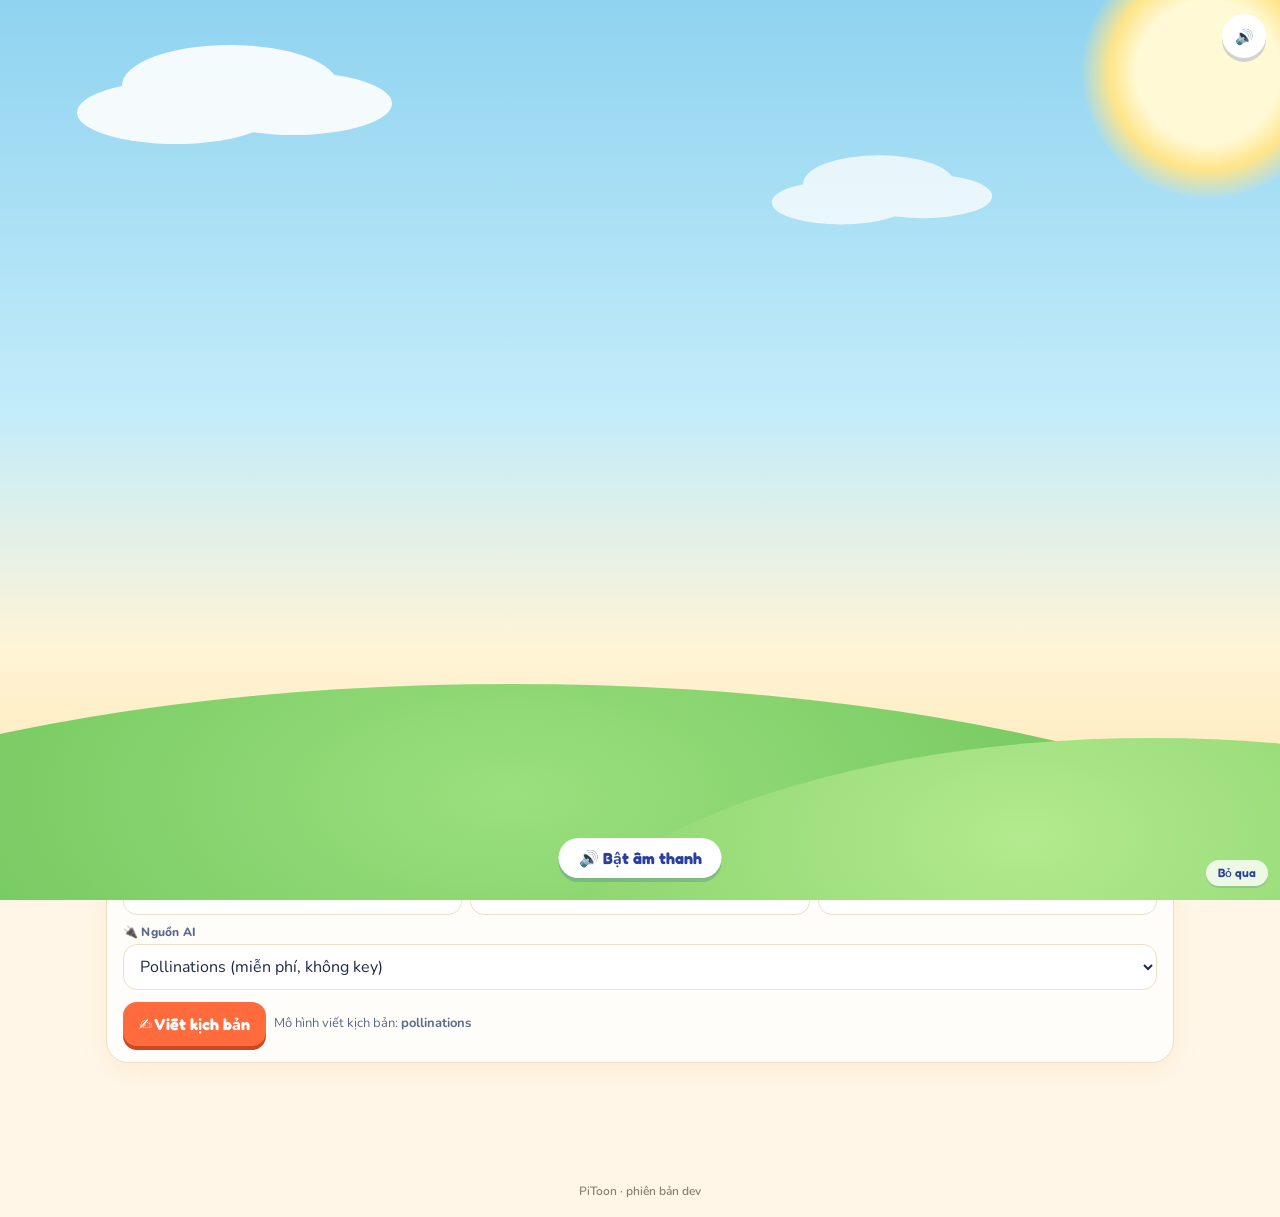
==== commit 71149c89: "Add privacy-friendly usage counters and an owner dashboard. Count app opens, traffic sources, instal" ====
--- a/index.html
+++ b/index.html
@@ -141,7 +141,7 @@
 Include a narrator character. 3-6 characters, 2-5 sets. Ensure funny moments and the moral spoken at the end.`;
 try{const j=pj(await llm(sys,user));P.script={title:j.title,moral:j.moral,summary:j.summary};P.name=j.title||P.name;
 P.chars=(j.characters||[]).map(c=>({id:uid(),name:c.name,role:c.role,look:c.look,voice:c.voice||"narrator"}));P.sets=(j.sets||[]).map(s=>({id:uid(),name:s.name,look:s.look}));
-P.shots=(j.shots||[]).map(s=>({id:uid(),set:s.set,chars:s.characters||[],action:s.action,camera:s.camera,motion:s.motion||s.action,dialogue:s.dialogue||[],dur:Math.max(5,Math.min(10,+s.duration||8))}));save();log(tr("Xong"))}catch(e){log(tr("Lỗi")+": "+e.message,8000)}BUSY=0;render()}
+P.shots=(j.shots||[]).map(s=>({id:uid(),set:s.set,chars:s.characters||[],action:s.action,camera:s.camera,motion:s.motion||s.action,dialogue:s.dialogue||[],dur:Math.max(5,Math.min(10,+s.duration||8))}));save();log(tr("Xong"));try{window.PiToonStats&&PiToonStats.event("script_created")}catch(e){}}catch(e){log(tr("Lỗi")+": "+e.message,8000)}BUSY=0;render()}
 /* ---------- AI: images ---------- */
 async function blobToDU(b){return new Promise(r=>{const f=new FileReader();f.onload=()=>r(f.result);f.readAsDataURL(b)})}
 function mockImg(text,sq){const c=document.createElement("canvas");c.width=sq?768:1280;c.height=sq?768:720;const x=c.getContext("2d");const g=x.createLinearGradient(0,0,c.width,c.height);g.addColorStop(0,"#ffd6a5");g.addColorStop(1,"#a0c4ff");x.fillStyle=g;x.fillRect(0,0,c.width,c.height);x.fillStyle="#2b2118";x.font="bold 42px sans-serif";x.textAlign="center";
@@ -220,7 +220,7 @@
 await f.writeFile("sub.srt",srt());const mb=(P.music&&await getB(P.music));const args=["-i","cat.mp4","-i","sub.srt"];
 if(mb){await f.writeFile("m.wav",new Uint8Array(await mb.arrayBuffer()));args.push("-stream_loop","-1","-i","m.wav","-filter_complex",`[2:a]volume=${(+P.mvol||15)/100}[m];[0:a][m]amix=inputs=2:duration=first:normalize=0[a]`,"-map","0:v","-map","[a]","-map","1:s","-c:a","aac")}else args.push("-map","0:v","-map","0:a","-map","1:s","-c:a","copy");
 args.push("-c:v","copy","-c:s","mov_text","-metadata:s:s:0","language="+({vi:"vie",en:"eng",zh:"chi"})[P.dlang],"-shortest","film.mp4");st(tr("Nhạc nền")+"…");await f.exec(args);
-const data=await f.readFile("film.mp4");const blob=new Blob([data.buffer],{type:"video/mp4"});await setB("film_"+P.id,blob);P.film="film_"+P.id;save();bar.style.width="100%";st(tr("Xong")+` – ${(blob.size/1e6).toFixed(1)} MB`);log(tr("Xong"))}
+const data=await f.readFile("film.mp4");const blob=new Blob([data.buffer],{type:"video/mp4"});await setB("film_"+P.id,blob);P.film="film_"+P.id;save();bar.style.width="100%";st(tr("Xong")+` – ${(blob.size/1e6).toFixed(1)} MB`);log(tr("Xong"));try{window.PiToonStats&&PiToonStats.event("film_created")}catch(e){}}
 catch(e){st(tr("Lỗi")+": "+e.message);console.error(e)}BUSY=0;render()}
 function dl(blob,name){const a=document.createElement("a");a.href=URL.createObjectURL(blob);a.download=name;a.click()}
 /* ---------- cost ---------- */
@@ -294,7 +294,7 @@
 const st=()=>{try{return window.AU_STATE?AU_STATE():"idle"}catch(e){return"idle"}};
 const lang=()=>{try{const l=(window.AU_LANG?AU_LANG():document.documentElement.lang||"vi").slice(0,2);return T[l]?l:"vi"}catch(e){return"vi"}};
 function toast(){let d=document.getElementById("auT");if(!d){d=document.createElement("div");d.id="auT";d.style.cssText="position:fixed;left:50%;transform:translateX(-50%);bottom:calc(64px + env(safe-area-inset-bottom));z-index:2147483000;background:#111a;backdrop-filter:blur(6px);color:#fff;border:1px solid #fff3;border-radius:999px;padding:10px 18px;font:600 14px system-ui,sans-serif;box-shadow:0 6px 24px #0008";document.body.appendChild(d)}d.textContent="🔄 "+T[lang()]}
-function apply(){if(!pending||apply._go)return;if(st()!=="idle"){toast();return}if(!apply._t){apply._t=1;toast();setTimeout(()=>{apply._t=2;apply()},1200);return}if(apply._t<2)return;apply._go=1;try{window.AU_BEFORE&&AU_BEFORE()}catch(e){}try{sessionStorage.pt_intro_skip="1"}catch(e){}sessionStorage.auTried=pending;const u=new URL(location.href);u.searchParams.set("v",pending);location.replace(u.toString())}
+function apply(){if(!pending||apply._go)return;if(st()!=="idle"){toast();return}if(!apply._t){apply._t=1;toast();setTimeout(()=>{apply._t=2;apply()},1200);return}if(apply._t<2)return;apply._go=1;try{window.AU_BEFORE&&AU_BEFORE()}catch(e){}try{sessionStorage.pt_intro_skip="1";sessionStorage.pt_au_reload="1"}catch(e){}sessionStorage.auTried=pending;const u=new URL(location.href);u.searchParams.set("v",pending);location.replace(u.toString())}
 window.AU_TRY=()=>{if(!pending)return false;if(st()==="idle"){apply();return true}toast();return false};
 window.AU_PENDING=()=>!!pending;
 async function armSW(v){if(!("serviceWorker"in navigator))return;try{const reg=await navigator.serviceWorker.register("sw.js?v="+v,{scope:"/pitoon/"});const kick=w=>{if(w)w.postMessage("skipWaiting")};kick(reg.waiting);if(reg.installing)reg.installing.addEventListener("statechange",e=>{if(e.target.state==="installed")kick(reg.waiting||e.target)});await reg.update().catch(()=>{})}catch(e){}}
@@ -404,6 +404,7 @@
 if(guide)guide.addEventListener("click",e=>{if(e.target===guide)guide.hidden=true});
 })();</script>
 <div id="pt-intro" hidden></div>
+<script src="stats.js"></script>
 <script src="intro.js"></script>
 <script>PiToonIntro.mount({once:false,auto:true});</script>
 </body></html>
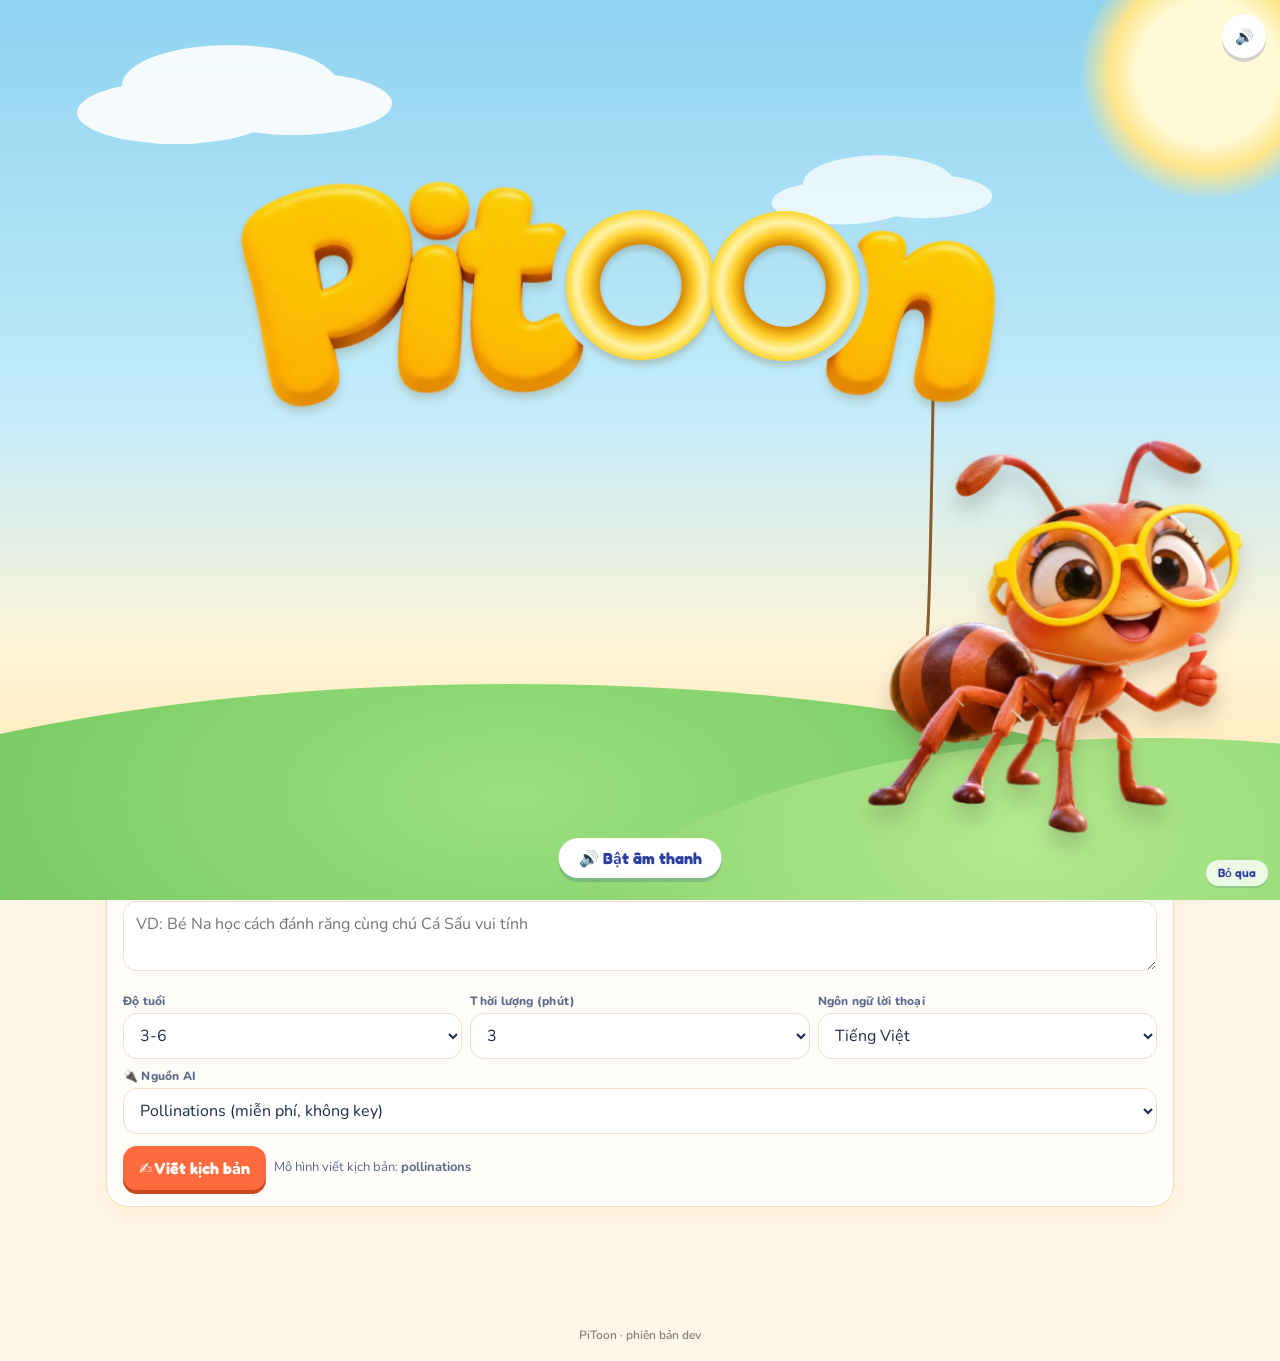
==== commit 36830748: "Thêm cổng nạp truyện (Word, PDF, ảnh, dán), đặt tên dự án, và nhân vật do bé chọn." ====
--- a/index.html
+++ b/index.html
@@ -60,15 +60,32 @@
 #installGuide ol{margin:6px 0 10px;padding-left:22px}#installGuide li{margin:6px 0}
 #installGuide .okb{display:block;margin:12px 0 0 auto;border:0;border-radius:999px;background:#ff6b3d;color:#fff;font:800 14px Fredoka,Nunito,sans-serif;padding:9px 18px;cursor:pointer}
 
+
+.film-chip{max-width:min(260px,36vw);overflow:hidden;text-overflow:ellipsis;white-space:nowrap;border:1px solid var(--b);background:#fff;border-radius:999px;padding:6px 12px;font:800 13px Fredoka,Nunito,system-ui,sans-serif;color:var(--a2);cursor:pointer;flex:none}
+.film-chip:hover{border-color:var(--a);box-shadow:0 0 0 3px #ff6b3d22}
+@media(max-width:720px){.film-chip{max-width:none;flex:1 1 100%;order:8}}
+.dropgate{border:2px dashed #e8b84a;border-radius:18px;padding:14px 12px;margin:12px 0 8px;background:linear-gradient(180deg,#fffdf4,#fff8e8);text-align:center;transition:border-color .15s,background .15s,box-shadow .15s}
+.dropgate.over{border-color:var(--a);background:#ffe9d6;box-shadow:0 0 0 3px #ff6b3d33}
+.dropgate h3{margin:0 0 2px;font-family:Fredoka,Nunito,sans-serif;font-size:18px;color:var(--a2)}
+.refrow{display:flex;gap:8px;flex-wrap:wrap;margin:8px 0 4px;justify-content:center}
+.refitem{position:relative;width:76px;text-align:center}
+.refitem img{width:76px;height:76px;object-fit:cover;border-radius:14px;background:#f3e6d2;display:block}
+.refitem button{position:absolute;top:-6px;right:-6px;width:22px;height:22px;border:0;border-radius:50%;background:#dc2626;color:#fff;font:800 13px/22px sans-serif;cursor:pointer;padding:0}
+.char-add{border:2px dashed #8ec5e8;background:linear-gradient(180deg,#f4fbff,#e7f4ff);min-height:160px;display:flex;flex-direction:column;align-items:center;justify-content:center;text-align:center;cursor:pointer;gap:4px}
+.char-add:hover{border-color:var(--a2);transform:translateY(-2px)}
+.char-add .plus{font:800 36px/1 Fredoka,Nunito,sans-serif;color:var(--a2)}
+.badge-kid{display:inline-block;font-size:11px;padding:2px 8px;border-radius:999px;background:#dbeafe;color:#1e3a8a;font-weight:800;margin:4px 0}
+.tag.on{background:var(--a);color:#fff}
 </style></head><body>
 <header><button type="button" class="brand" id="brandBtn" title="Phát lại intro PiToon" onclick="playPiToonIntro&&playPiToonIntro()">
 <span class="brand-ant" aria-hidden="true"><img src="assets/ant_head.webp" alt="" width="40" height="40"></span>
 <h1><img class="brand-logo" src="assets/logo_sm.webp" alt="PiToon" width="600" height="212"><small data-i>Xưởng phim hoạt hình 3D cho bé 3–10 tuổi</small></h1></button>
-<button class="b2" id="modeB" onclick="openSet()" style="font-size:12px"></button>
+<button class="film-chip" id="filmChip" type="button" onclick="renameCur()" title="Đổi tên phim">🎬 Phim mới</button><button class="b2" id="modeB" onclick="openSet()" style="font-size:12px"></button>
 <button class="pt-install" id="installBtn" type="button" aria-label="Cài PiToon">📲 Cài<span class="inst-long"> PiToon</span></button>
 <select id="lang" style="width:auto"><option value="vi">VI</option><option value="en">EN</option><option value="zh">中文</option></select><button class="b2" onclick="openProj()">📁</button><button class="b2" onclick="openSet()">⚙</button></header>
 <nav id="nav"></nav><main id="main"></main>
-<div class="dlg" id="setDlg"><div id="setBody"></div></div><div class="dlg" id="projDlg"><div id="projBody"></div></div><div id="log"></div>
+<div class="dlg" id="setDlg"><div id="setBody"></div></div><div class="dlg" id="projDlg"><div id="projBody"></div></div><div class="dlg" id="nameDlg"><div id="nameBody"></div></div><div class="dlg" id="charDlg"><div id="charBody"></div></div><div id="log"></div>
+<script src="safety.js"></script>
 <script>
 /* PiToon – AI studio phim hoạt hình 3D cho bé. Key chỉ lưu localStorage trình duyệt này. */
 const S=localStorage,$=id=>document.getElementById(id),esc=s=>String(s??"").replace(/[&<>"]/g,c=>({"&":"&amp;","<":"&lt;",">":"&gt;",'"':"&quot;"}[c]));
@@ -84,7 +101,7 @@
 "Mô hình viết kịch bản":["Script model","剧本模型"],"Demo (không cần key)":["Demo (no key)","演示(无需密钥)"],"Kiểm tra key":["Test keys","测试密钥"],"Ước tính chi phí phim":["Estimated film cost","影片成本估算"],
 "Lời thoại":["Dialogue","对白"],"Hành động":["Action","动作"],"Góc máy":["Camera","镜头角度"],"giây":["s","秒"],"Phụ đề":["Subtitles","字幕"],"Đã lưu":["Saved","已保存"],
 "Key chỉ lưu trong trình duyệt này, không gửi đi đâu ngoài nhà cung cấp AI.":["Keys stay in this browser only and go only to the AI provider.","密钥只保存在本浏览器，只发送给AI服务商。"],
-"Chưa xác minh":["Unverified","未验证"],"cần proxy CORS":["needs CORS proxy","需要CORS代理"],"Ảnh tĩnh (không tốn phí)":["Still image (free)","静态图(免费)"],"Miễn phí":["Free","免费"],"Nguồn AI":["AI source","AI来源"],"trả phí":["paid","付费"]};
+"Chưa xác minh":["Unverified","未验证"],"cần proxy CORS":["needs CORS proxy","需要CORS代理"],"Ảnh tĩnh (không tốn phí)":["Still image (free)","静态图(免费)"],"Miễn phí":["Free","免费"],"Nguồn AI":["AI source","AI来源"],"Nhập dự án (.json)":["Import project (.json)","导入项目(.json)"],"Nhập dự án dùng file đã xuất từ PiToon. Muốn nạp truyện Word, PDF hay ảnh thì mở bước Kịch bản.":["Import a project file previously exported from PiToon. To add a Word, PDF or image story, open the Script step.","导入此前从PiToon导出的项目文件。要添加Word、PDF或图片故事，请打开“剧本”步骤。"],"Nạp truyện / ý tưởng":["Add a story / idea","导入故事/创意"],"Kéo thả, dán, hoặc chọn file Word, PDF, TXT, Markdown hay ảnh.":["Drop, paste, or choose a Word, PDF, TXT, Markdown or image file.","可拖放、粘贴或选择Word、PDF、TXT、Markdown或图片。"],"Chọn file":["Choose file","选择文件"],"Đã nạp vào ô ý tưởng":["Added to the idea box","已加入创意框"],"Đang nạp…":["Loading…","正在导入…"],"Đang đọc chữ trong ảnh…":["Reading text in the picture…","正在识别图片文字…"],"Ảnh tham khảo":["Reference photo","参考图"],"File .doc cũ chưa đọc được. Bé lưu lại thành .docx hoặc PDF nhé.":["Old .doc files can’t be read. Please save as .docx or PDF.","无法读取旧版.doc，请另存为.docx或PDF。"],"Chưa đọc được loại file này. Hãy dùng Word, PDF, TXT hoặc ảnh.":["This file type isn’t supported. Please use Word, PDF, TXT or an image.","暂不支持该文件类型，请使用Word、PDF、TXT或图片。"],"Ảnh này chưa mở được. Bé hãy chọn JPG, PNG hoặc WEBP nhé.":["This picture couldn’t be opened. Please use JPG, PNG or WEBP.","无法打开该图片，请使用JPG、PNG或WEBP。"],"Đã dán vào ô ý tưởng":["Pasted into the idea box","已粘贴到创意框"],"Tên phim":["Film title","影片名称"],"Hủy":["Cancel","取消"],"Tạo phim":["Create film","创建影片"],"Đổi tên phim":["Rename film","重命名影片"],"Chèn nhân vật của bé":["Add the child’s character","插入孩子的角色"],"Tải hoặc dán ảnh, đặt tên và tính cách":["Upload or paste a photo, then add a name and personality","上传或粘贴照片，并填写名字和性格"],"Chọn ảnh":["Choose photo","选择照片"],"Hoặc dán ảnh":["Or paste a photo","或粘贴照片"],"Tên nhân vật":["Character name","角色名"],"Tính cách / mô tả":["Personality / description","性格/描述"],"Bé đặt tên cho nhân vật nhé!":["Please give the character a name!","请给角色起个名字！"],"Đã thêm nhân vật của bé":["The child’s character was added","已添加孩子的角色"],"Nhân vật của bé":["Child’s character","孩子的角色"],"Xóa ảnh":["Remove photo","删除图片"],"trả phí":["paid","付费"]};
 const tr=s=>LANG=="vi"?s:(D[s]?.[LANG=="en"?0:1]||s);
 const TALES=[
 {id:"rua",t:"Rùa và Thỏ",d:"Thỏ kiêu ngạo chạy đua với Rùa chậm chạp nhưng kiên trì.",m:"Chậm mà chắc, không được kiêu ngạo."},
@@ -107,7 +124,7 @@
 async function setB(k,b){if(URLS[k])URL.revokeObjectURL(URLS[k]);delete URLS[k];await putB(k,b)}
 let saveT;function save(){clearTimeout(saveT);saveT=setTimeout(()=>{P.updated=Date.now();db("proj","readwrite",s=>s.put(JSON.parse(JSON.stringify(P)),P.id))},400)}
 const uid=()=>Math.random().toString(36).slice(2,9);
-function newProj(){P={id:uid(),name:"Phim mới",tale:"rua",idea:"",age:"3-6",min:3,dlang:"vi",script:null,chars:[],sets:[],shots:[],created:Date.now()};S.pt_cur=P.id;save()}
+function newProj(name){P={id:uid(),name:(name&&String(name).trim())||"Phim mới",tale:"rua",idea:"",refs:[],age:"3-6",min:3,dlang:"vi",script:null,chars:[],sets:[],shots:[],created:Date.now()};S.pt_cur=P.id;save()}
 function log(m,ms){const l=$("log");l.textContent=m;l.style.display="block";clearTimeout(l._t);if(ms!==0)l._t=setTimeout(()=>l.style.display="none",ms||3500)}
 window.AU_STATE=()=>{if(BUSY)return"busy";const a=document.activeElement;if(a&&(a.isContentEditable||/^(TEXTAREA|SELECT)$/.test(a.tagName)||(a.tagName==="INPUT"&&!/^(button|checkbox|radio|file|submit|reset|hidden|range|color)$/.test((a.type||"").toLowerCase()))))return"work";try{if(window.PiToonIntro&&PiToonIntro.isPlaying&&PiToonIntro.isPlaying())return"work"}catch(e){}return"idle"};window.AU_LANG=()=>LANG;
 /* ---------- AI: text ---------- */
@@ -133,14 +150,15 @@
 characters:[{name:"Thỏ Bông",role:"nhân vật chính, kiêu ngạo nhưng đáng yêu",look:"small white bunny, pink inner ears, red scarf, buck teeth, big blue eyes",voice:"child_boy"},{name:"Rùa Xanh",role:"chậm rãi, kiên trì",look:"small green turtle, yellow belly, brown patterned shell, tiny round glasses, straw nón lá hat",voice:"child_girl"},{name:"Ông Mặt Trời",role:"người dẫn chuyện",look:"friendly smiling cartoon sun with rosy cheeks",voice:"narrator"}],
 sets:sets.map(s=>({name:s,look:s+", Vietnamese countryside village, rice fields, bamboo, sunny day"})),
 shots:L.map((l,i)=>({set:sets[Math.min(2,Math.floor(i/2))],characters:[l[0]=="Ông Mặt Trời"?"Rùa Xanh":l[0],"Thỏ Bông"],action:["Toàn cảnh làng, hai bạn đứng ở vạch xuất phát","Thỏ cười lăn ra trêu Rùa","Rùa mỉm cười tự tin","Thỏ ngáp và ngủ gật dưới gốc đa","Rùa bò qua Thỏ đang ngủ","Rùa về đích, cả làng vỗ tay"][i],camera:["wide shot","medium shot","close-up","medium shot","tracking shot","wide shot"][i],dialogue:[{who:l[0],line:l[1]}],duration:8}))}}
-async function writeScript(){if(BUSY)return;BUSY=1;const tale=TALES.find(t=>t.id==P.tale);const nShots=Math.round(P.min*60/8);log(tr("Đang xử lý…"),0);
+async function writeScript(){if(BUSY)return;if(window.PiToonSafety&&P.idea){const bad=PiToonSafety.check(P.idea).filter(i=>i.level=="block");if(bad.length){PiToonSafety.show("safeIdea",P.idea);log("🛡️ Ý tưởng có chỗ bé có thể bắt chước mà bị đau – sửa theo gợi ý rồi viết nhé!",7000);return}}BUSY=1;const tale=TALES.find(t=>t.id==P.tale);const nShots=Math.round(P.min*60/8);log(tr("Đang xử lý…"),0);
 const sys=`You are an award-winning children's animation screenwriter (ages ${P.age}). Write funny, warm, kid-safe 3D cartoon short films: no violence, no scary content, gentle slapstick humor, clear moral lesson, simple words. STRICT CHILD-SAFETY RULES (kids copy what they see): NEVER show climbing high places (trees, jars, chairs, roofs), falling or hitting the head (no dizzy stars), hitting/kicking/pushing anyone, fire, electricity, deep water (ponds, rivers, wells, full jars), sharp objects, eating strange things, or being rude to adults. Comedy ONLY from: funny misunderstandings, clever polite wordplay like Trạng Quỳnh, animal antics, harmless funny faces, gentle slapstick with soft objects (pillows, leaves, hats, balloons) on flat ground. Every joke must be logical (clear cause → effect) and easy for a 3-year-old to understand. Dialogue lines max 12 simple everyday words. The episode MUST end with one short, easy lesson sentence spoken by a character or the narrator. Vietnamese culture and village settings when relevant.`;
-const user=`Story: ${P.idea||(tale.t+" – "+tale.d+" Moral: "+tale.m)}
+const user=`Story: ${P.idea||(tale.t+" – "+tale.d+" Moral: "+tale.m)}${customPrompt()}
 Target length ${P.min} minutes = about ${nShots} shots of 6-10 seconds. Dialogue language: ${({vi:"Vietnamese",en:"English",zh:"Chinese"})[P.dlang]}.
 Return JSON: {"title","moral","summary","characters":[{"name","role","look" (MUST be in English, precise visual description for consistent 3D character design: species/age, body, colors, clothing, accessories),"voice" (one of narrator, man, woman, old_man, old_woman, child_boy, child_girl)}],"sets":[{"name","look" (MUST be in English visual description)}],"shots":[{"set" (exact set name),"characters" (array of exact names visible),"action" (what happens, in dialogue language),"camera" (English: wide shot / medium / close-up / low angle...),"motion" (English: animation prompt for the video model, what moves),"dialogue":[{"who" (exact character name or narrator),"line" (short, max 20 words),"emo" (one of neutral|happy|cheeky|excited|surprised|scared|sad|angry|laugh)}],"duration" (6-10)}]}
-Include a narrator character. 3-6 characters, 2-5 sets. Ensure funny moments and the moral spoken at the end.`;
-try{const j=pj(await llm(sys,user));P.script={title:j.title,moral:j.moral,summary:j.summary};P.name=j.title||P.name;
-P.chars=(j.characters||[]).map(c=>({id:uid(),name:c.name,role:c.role,look:c.look,voice:c.voice||"narrator"}));P.sets=(j.sets||[]).map(s=>({id:uid(),name:s.name,look:s.look}));
+Include a narrator character. 3-6 characters (plus any custom characters named above), 2-5 sets. Ensure funny moments and the moral spoken at the end.`;
+const FIX=window.PiToonSafety&&PiToonSafety._fix&&PiToonSafety._fix.length?"\nREWRITE SAFELY. The previous draft had things kids could copy and get hurt. Remove them completely and use the safe alternative: "+PiToonSafety._fix.map(i=>`"${i.found}" (${i.label}) -> ${i.tip}`).join("; "):"";
+try{const j=pj(await llm(sys,user+FIX));if(window.PiToonSafety)PiToonSafety._fix=null;P.script={title:j.title,moral:j.moral,summary:j.summary};P.name=j.title||P.name;
+const kept=(P.chars||[]).filter(c=>c.custom);P.chars=kept.concat((j.characters||[]).filter(c=>!kept.some(k=>k.name.toLowerCase()===String(c.name||"").toLowerCase())).map(c=>({id:uid(),name:c.name,role:c.role,look:c.look,voice:c.voice||"narrator"})));P.sets=(j.sets||[]).map(s=>({id:uid(),name:s.name,look:s.look}));
 P.shots=(j.shots||[]).map(s=>({id:uid(),set:s.set,chars:s.characters||[],action:s.action,camera:s.camera,motion:s.motion||s.action,dialogue:s.dialogue||[],dur:Math.max(5,Math.min(10,+s.duration||8))}));save();log(tr("Xong"));try{window.PiToonStats&&PiToonStats.event("script_created")}catch(e){}}catch(e){log(tr("Lỗi")+": "+e.message,8000)}BUSY=0;render()}
 /* ---------- AI: images ---------- */
 async function blobToDU(b){return new Promise(r=>{const f=new FileReader();f.onload=()=>r(f.result);f.readAsDataURL(b)})}
@@ -156,7 +174,7 @@
 const ims=[];for(const k of refs||[]){const b=await getB(k);if(b)ims.push({image_url:await blobToDU(b)})}const body={model:S.pt_im||"gpt-image-2.5-flare",prompt,n:1,size,quality:S.pt_iq||"medium",output_format:"jpeg"};if(ims.length)body.images=ims.slice(0,8);
 const r=await fetch("https://api.openai.com/v1/images/"+(ims.length?"edits":"generations"),{method:"POST",headers:{"Content-Type":"application/json",Authorization:"Bearer "+S.pt_okey},body:JSON.stringify(body)});const j=await r.json().catch(()=>({}));if(!r.ok)throw new Error("OpenAI Image "+r.status+": "+(j.error?.message||""));
 return await (await fetch("data:image/jpeg;base64,"+j.data[0].b64_json)).blob()}
-async function genChar(c){const b=await genImage(`${IMGP()=='openai'?'':'3D Pixar style cute cartoon character, '}Character model sheet of "${c.name}": ${c.look}. ${STYLE}. Full body, front view and 3/4 view side by side, neutral pose, plain light background, consistent design for an animated series.`,[],true,7);await setB("c_"+c.id,b);c.img="c_"+c.id;save()}
+async function genChar(c){const refs=c.img?[c.img]:[],extra=c.img?" Match the uploaded reference photo's identity (face, hair, clothes, colors) but render as a cute 3D Pixar-style cartoon character.":"";const b=await genImage(`${IMGP()=='openai'?'':'3D Pixar style cute cartoon character, '}Character model sheet of "${c.name}": ${c.look||c.role||""}. ${STYLE}. Full body, front view and 3/4 view side by side, neutral pose, plain light background, consistent design for an animated series.${extra}`,refs,true,7);await setB("c_"+c.id,b);c.img="c_"+c.id;save()}
 async function genSet(s){const b=await genImage(`Background environment for a children's 3D animated film: ${s.look}. ${STYLE}. Wide establishing shot, no characters, cinematic 16:9 composition.`,[],false,11);await setB("s_"+s.id,b);s.img="s_"+s.id;save()}
 async function genKey(sh){const cs=P.chars.filter(c=>sh.chars.includes(c.name));const st=P.sets.find(s=>s.name==sh.set);const refs=[...(st?.img?[st.img]:[]),...cs.filter(c=>c.img).map(c=>c.img)];
 const p=(IMGP()=="pollinations"||IMGP()=="hf"?"3D Pixar style animated movie still, cute cartoon characters, ":"")+`Film still, ${sh.camera}. Scene: ${st?st.look:sh.set}. Characters: ${cs.map(c=>c.name+" ("+c.look+")").join("; ")||"none"}. Action: ${sh.action}. ${STYLE}. Keep each character EXACTLY identical to its reference sheet (same colors, outfit, proportions); use the background reference as the environment. 16:9.`;
@@ -231,23 +249,24 @@
 const TABS=["Kịch bản","Nhân vật","Bối cảnh","Phân cảnh","Video","Lồng tiếng & Nhạc","Dựng phim"];
 function nav(){$("nav").innerHTML=TABS.map((t,i)=>`<button class="${i==TAB?"on":""}" onclick="go(${i})">${i+1}. ${tr(t)}</button>`).join("")}
 function go(i){TAB=i;S.pt_tab=i;render();scrollTo(0,0)}
-const needScript=()=>P.script?"":`<div class="card warn">${tr("Chưa có kịch bản – hãy viết ở bước 1")}</div>`;
+const SAFE=()=>window.PiToonSafety?PiToonSafety.check(PiToonSafety.scriptText(P)):[],SAFEBLK=()=>SAFE().some(i=>i.level=="block");
+const needScript=()=>P.script?(SAFEBLK()?`<div class="card">${PiToonSafety.html(SAFE(),"tab")}<button class="b2" onclick="go(0)">← ${tr("Kịch bản")}</button></div>`:""):`<div class="card warn">${tr("Chưa có kịch bản – hãy viết ở bước 1")}</div>`;
 async function fillImgs(){for(const el of document.querySelectorAll("[data-b]")){const u=await burl(el.dataset.b);if(u){if(el.tagName=="IMG"||el.tagName=="VIDEO"||el.tagName=="AUDIO")el.src=u}}}
 const upd=(o,k,v)=>{o[k]=v;save()};
-function render(){document.documentElement.lang=LANG;nav();$("modeB").textContent=isFree()?"🆓 "+tr("Miễn phí"):"💎 Pro";document.querySelectorAll("[data-i]").forEach(e=>{e.dataset.i=e.dataset.i||e.textContent;e.textContent=tr(e.dataset.i)});const m=$("main");let h="";const dis=BUSY?"disabled":"";
+function render(){document.documentElement.lang=LANG;nav();const chip=$("filmChip");if(chip)chip.textContent="🎬 "+(P&&P.name||tr("Phim mới"));$("modeB").textContent=isFree()?"🆓 "+tr("Miễn phí"):"💎 Pro";document.querySelectorAll("[data-i]").forEach(e=>{e.dataset.i=e.dataset.i||e.textContent;e.textContent=tr(e.dataset.i)});const m=$("main");let h="";const dis=(BUSY||(TAB>0&&P.script&&SAFEBLK()))?"disabled":"";
 if(TAB==0){h+=`<div class="card"><h2>🎬 ${tr("Chọn truyện")}</h2><div class="g2">${TALES.map(t=>`<div class="tale ${P.tale==t.id&&!P.idea?"on":""}" onclick="P.tale='${t.id}';P.idea='';save();render()"><b>${esc(t.t)}</b><div class="mut">${esc(t.d)}</div><span class="tag">💡 ${esc(t.m)}</span></div>`).join("")}</div>
-<label>${tr("Hoặc ý tưởng riêng")}</label><textarea id="idea" oninput="upd(P,'idea',this.value)" placeholder="VD: Bé Na học cách đánh răng cùng chú Cá Sấu vui tính">${esc(P.idea)}</textarea>
+${importGateHtml()}<label>${tr("Hoặc ý tưởng riêng")}</label><textarea id="idea" oninput="upd(P,'idea',this.value);window.PiToonSafety&&PiToonSafety.show('safeIdea',this.value)" placeholder="VD: Bé Na học cách đánh răng cùng chú Cá Sấu vui tính">${esc(P.idea)}</textarea><div id="safeIdea">${window.PiToonSafety?PiToonSafety.html(PiToonSafety.check(P.idea),"idea"):""}</div>
 <div class="row" style="margin-top:6px"><div style="flex:1"><label>${tr("Độ tuổi")}</label><select onchange="upd(P,'age',this.value)">${["3-6","6-10","3-10"].map(a=>`<option ${P.age==a?"selected":""}>${a}</option>`)}</select></div>
 <div style="flex:1"><label>${tr("Thời lượng (phút)")}</label><select onchange="upd(P,'min',+this.value)">${[1,2,3,4,5].map(a=>`<option ${P.min==a?"selected":""}>${a}</option>`)}</select></div>
 <div style="flex:1"><label>${tr("Ngôn ngữ lời thoại")}</label><select onchange="upd(P,'dlang',this.value)">${[["vi","Tiếng Việt"],["en","English"],["zh","中文"]].map(a=>`<option value="${a[0]}" ${P.dlang==a[0]?"selected":""}>${a[1]}</option>`)}</select></div></div>
 ${psel("pt_llm")}<div class="row" style="margin-top:12px"><button class="btn" id="bWrite" ${dis} onclick="writeScript()">✍️ ${tr("Viết kịch bản")}</button><span class="mut">${tr("Mô hình viết kịch bản")}: <b>${TXT()}</b></span></div></div>`;
-if(P.script)h+=`<div class="card"><label>Tên phim</label><input value="${esc(P.script.title)}" oninput="upd(P.script,'title',this.value);upd(P,'name',this.value)"><label>${tr("Bài học")}</label><input value="${esc(P.script.moral)}" oninput="upd(P.script,'moral',this.value)"><label>${tr("Tóm tắt")}</label><textarea oninput="upd(P.script,'summary',this.value)">${esc(P.script.summary)}</textarea>
+if(P.script)h+=`<div class="card">${window.PiToonSafety?PiToonSafety.html(SAFE(),"script"):""}<label>Tên phim</label><input value="${esc(P.script.title)}" oninput="upd(P.script,'title',this.value);upd(P,'name',this.value)"><label>${tr("Bài học")}</label><input value="${esc(P.script.moral)}" oninput="upd(P.script,'moral',this.value)"><label>${tr("Tóm tắt")}</label><textarea oninput="upd(P.script,'summary',this.value)">${esc(P.script.summary)}</textarea>
 <p class="mut">${P.chars.length} ${tr("Nhân vật")} · ${P.sets.length} ${tr("Bối cảnh")} · ${P.shots.length} ${tr("Cảnh quay")} · ~${Math.round(P.shots.reduce((a,s)=>a+s.dur,0))} ${tr("giây")}</p>
-${P.shots.map((s,i)=>`<div style="border-top:1px dashed var(--b);padding:6px 0"><b>#${i+1}</b> <span class="tag">${esc(s.set)}</span><span class="tag">${esc(s.camera)}</span> ${esc(s.action)}<br>${s.dialogue.map(d=>`<i>${esc(d.who)}:</i> “${esc(d.line)}”`).join("<br>")}</div>`).join("")}<div class="row" style="margin-top:8px"><button class="btn" onclick="go(1)">→ ${tr("Nhân vật")}</button></div></div>`}
-if(TAB==1){h+=needScript()+`<div class="card"><div class="row"><h2 style="flex:1">🧸 ${tr("Nhân vật")}</h2><div style="min-width:260px">${psel("pt_imgp")}</div><button class="btn" ${dis} onclick="runAll(P.chars.filter(c=>!c.img),genChar,'${tr("Nhân vật")}')">${tr("Tạo tất cả")}</button></div><div class="g2">${P.chars.map((c,i)=>`<div class="card"><img class="thumb sq" data-b="${c.img||""}"><input value="${esc(c.name)}" onchange="P.chars[${i}].name=this.value;save()"><div class="mut">${esc(c.role||"")}</div><label>${tr("Mô tả ngoại hình")}</label><textarea oninput="upd(P.chars[${i}],'look',this.value)">${esc(c.look)}</textarea><label>${tr("Giọng")}</label><select onchange="upd(P.chars[${i}],'voice',this.value)">${Object.keys(VOICES).map(v=>`<option ${c.voice==v?"selected":""}>${v}</option>`)}</select>
-<div class="row" style="margin-top:8px"><button class="btn" ${dis} onclick="runAll([P.chars[${i}]],genChar,'')">🎨 ${tr("Tạo ảnh")}</button><label class="b2" style="margin:0;color:var(--t)">⬆ ${tr("Tải ảnh lên")}<input type="file" accept="image/*" hidden onchange="upImg(this,P.chars[${i}],'c_')"></label></div></div>`).join("")}</div></div>`}
+${P.shots.map((s,i)=>`<div style="border-top:1px dashed var(--b);padding:6px 0"><b>#${i+1}</b> <span class="tag">${esc(s.set)}</span><span class="tag">${esc(s.camera)}</span> ${esc(s.action)}<br>${s.dialogue.map(d=>`<i>${esc(d.who)}:</i> “${esc(d.line)}”`).join("<br>")}</div>`).join("")}<div class="row" style="margin-top:8px"><button class="btn" ${SAFEBLK()?"disabled":""} onclick="go(1)">→ ${tr("Nhân vật")}</button>${SAFEBLK()?`<span class="mut">🛡️ Sửa các chỗ chưa an toàn ở trên để làm tiếp nhé.</span>`:`<span class="mut ok">🛡️ Kịch bản an toàn cho bé</span>`}</div></div>`}
+if(TAB==1){h+=needScript()+`<div class="card"><div class="row"><h2 style="flex:1">🧸 ${tr("Nhân vật")}</h2><div style="min-width:260px">${psel("pt_imgp")}</div><button class="btn" ${dis} onclick="runAll(P.chars.filter(c=>!c.img),genChar,'${tr("Nhân vật")}')">${tr("Tạo tất cả")}</button></div><div class="g2"><div class="card char-add" id="addCharCard" role="button" tabindex="0" onclick="openCharForm()" onkeydown="if(event.key==='Enter'||event.key===' '){event.preventDefault();openCharForm()}"><div class="plus">＋</div><h3>${tr("Chèn nhân vật của bé")}</h3><div class="mut">${tr("Tải hoặc dán ảnh, đặt tên và tính cách")}</div></div>${P.chars.map((c,i)=>`<div class="card"><img class="thumb sq" data-b="${c.img||""}">${c.custom?`<span class="badge-kid">${tr("Nhân vật của bé")}</span>`:""}<input value="${esc(c.name)}" onchange="P.chars[${i}].name=this.value;save()"><div class="mut">${esc(c.role||"")}</div><label>${tr("Mô tả ngoại hình")}</label><textarea oninput="upd(P.chars[${i}],'look',this.value)">${esc(c.look)}</textarea><label>${tr("Giọng")}</label><select onchange="upd(P.chars[${i}],'voice',this.value)">${Object.keys(VOICES).map(v=>`<option ${c.voice==v?"selected":""}>${v}</option>`)}</select>
+<div class="row" style="margin-top:8px"><button class="btn" ${dis} onclick="runAll([P.chars[${i}]],genChar,'')">🎨 ${tr("Tạo ảnh")}</button><label class="b2" style="margin:0;color:var(--t)">⬆ ${tr("Tải ảnh lên")}<input type="file" accept="image/*" hidden onchange="upImg(this,P.chars[${i}],'c_')"></label>${c.custom?`<button class="b2" type="button" onclick="openCharForm({id:'${c.id}'})">✏️</button><button class="b2" type="button" onclick="delChar('${c.id}')">🗑</button>`:""}</div></div>`).join("")}</div></div>`}
 if(TAB==2){h+=needScript()+`<div class="card"><div class="row"><h2 style="flex:1">🏡 ${tr("Bối cảnh")}</h2><div style="min-width:260px">${psel("pt_imgp")}</div><button class="btn" ${dis} onclick="runAll(P.sets.filter(c=>!c.img),genSet,'${tr("Bối cảnh")}')">${tr("Tạo tất cả")}</button></div><div class="g2">${P.sets.map((c,i)=>`<div class="card"><img class="thumb" data-b="${c.img||""}"><b>${esc(c.name)}</b><textarea oninput="upd(P.sets[${i}],'look',this.value)">${esc(c.look)}</textarea><div class="row" style="margin-top:8px"><button class="btn" ${dis} onclick="runAll([P.sets[${i}]],genSet,'')">🎨 ${tr("Tạo ảnh")}</button><label class="b2" style="margin:0;color:var(--t)">⬆ ${tr("Tải ảnh lên")}<input type="file" accept="image/*" hidden onchange="upImg(this,P.sets[${i}],'s_')"></label></div></div>`).join("")}</div></div>`}
-if(TAB==3){h+=needScript()+`<div class="card"><div class="row"><h2 style="flex:1">🗂 ${tr("Phân cảnh")}</h2><div style="min-width:260px">${psel("pt_imgp")}</div><button class="btn" ${dis} onclick="runAll(P.shots.filter(c=>!c.img),genKey,'${tr("Phân cảnh")}')">${tr("Tạo tất cả")}</button></div>${P.shots.map((s,i)=>`<div class="card shot"><div><img class="thumb" data-b="${s.img||""}"><button class="b2" style="margin-top:6px;width:100%" ${dis} onclick="runAll([P.shots[${i}]],genKey,'')">🎨 ${tr("Tạo khung hình")}</button></div><div><b>#${i+1}</b> <span class="tag">${esc(s.set)}</span>${s.chars.map(c=>`<span class="tag">${esc(c)}</span>`).join("")}<label>${tr("Hành động")}</label><textarea oninput="upd(P.shots[${i}],'action',this.value)">${esc(s.action)}</textarea><div class="row"><div style="flex:2"><label>${tr("Góc máy")}</label><input value="${esc(s.camera)}" oninput="upd(P.shots[${i}],'camera',this.value)"></div><div style="flex:1"><label>${tr("giây")}</label><input type="number" min="4" max="10" value="${s.dur}" oninput="upd(P.shots[${i}],'dur',+this.value)"></div></div><label>${tr("Lời thoại")}</label>${s.dialogue.map((d,k)=>`<div class="row"><b style="min-width:90px">${esc(d.who)}</b><input style="flex:1;width:auto" value="${esc(d.line)}" oninput="upd(P.shots[${i}].dialogue[${k}],'line',this.value)"></div>`).join("")}</div></div>`).join("")}</div>`}
+if(TAB==3){h+=needScript()+`<div class="card"><div class="row"><h2 style="flex:1">🗂 ${tr("Phân cảnh")}</h2><div style="min-width:260px">${psel("pt_imgp")}</div><button class="btn" ${dis} onclick="runAll(P.shots.filter(c=>!c.img),genKey,'${tr("Phân cảnh")}')">${tr("Tạo tất cả")}</button></div>${P.shots.map((s,i)=>`<div class="card shot"><div><img class="thumb" data-b="${s.img||""}"><button class="b2" style="margin-top:6px;width:100%" ${dis} onclick="runAll([P.shots[${i}]],genKey,'')">🎨 ${tr("Tạo khung hình")}</button></div><div><b>#${i+1}</b> <span class="tag">${esc(s.set)}</span><div class="row" style="margin:6px 0">${P.chars.map(c=>`<button type="button" class="tag ${(s.chars||[]).includes(c.name)?"on":""}" onclick="toggleShotChar(${i},'${esc(c.name).replace(/'/g,"")}')">${esc(c.name)}${c.custom?" ★":""}</button>`).join("")}</div><label>${tr("Hành động")}</label><textarea oninput="upd(P.shots[${i}],'action',this.value)">${esc(s.action)}</textarea><div class="row"><div style="flex:2"><label>${tr("Góc máy")}</label><input value="${esc(s.camera)}" oninput="upd(P.shots[${i}],'camera',this.value)"></div><div style="flex:1"><label>${tr("giây")}</label><input type="number" min="4" max="10" value="${s.dur}" oninput="upd(P.shots[${i}],'dur',+this.value)"></div></div><label>${tr("Lời thoại")}</label>${s.dialogue.map((d,k)=>`<div class="row"><b style="min-width:90px">${esc(d.who)}</b><input style="flex:1;width:auto" value="${esc(d.line)}" oninput="upd(P.shots[${i}].dialogue[${k}],'line',this.value)"></div>`).join("")}</div></div>`).join("")}</div>`}
 if(TAB==4){const vp=S.pt_vprov||"kenburns";h+=needScript()+`<div class="card"><h2>🎞 ${tr("Video")}</h2><label>${tr("Nhà cung cấp video")}</label><select onchange="S.pt_vprov=this.value;render()">${Object.entries(VP).map(([k,v])=>`<option value="${k}" ${vp==k?"selected":""}>${v.n}${v.usd?` · ~$${v.usd}/8s`:""}${v.k&&!S[v.k]?" – "+tr("Chưa có key"):""}${v.k&&!v.cors&&!S.pt_proxy?" ⚠ "+tr("cần proxy CORS"):""}</option>`).join("")}</select>
 <p class="mut">🆓 Chất lượng phim hoạt hình thật (nhân vật cử động, khớp miệng, giọng edge-tts biểu cảm, nhạc + tiếng động): dùng pipeline miễn phí <code>tools/pitoon_pipeline.py</code> trên máy (xem tools/README.md). Ken Burns chỉ để xem nháp.</p><p class="mut">${vp=="kenburns"?"Miễn phí: mỗi khung hình được lia/zoom máy nhẹ nhàng khi dựng phim (bước 7), không cần key.":vp=="still"?"Không tạo video: phim dùng khung hình tĩnh + lồng tiếng (để thử nhanh, miễn phí).":"Mỗi cảnh: khung hình (bước 4) → video "+Math.round(8)+"s (image-to-video)."}</p><div class="row"><button class="btn" ${dis} onclick="runAll(P.shots.filter(c=>!c.vid),genVideo,'${tr("Video")}')">${tr("Tạo tất cả")}</button></div></div>
 ${P.shots.map((s,i)=>`<div class="card shot"><div>${s.vid?`<video class="thumb" controls data-b="${s.vid}"></video>`:`<img class="thumb" data-b="${s.img||""}">`}</div><div><b>#${i+1}</b> ${esc(s.action)}<label>Motion prompt</label><textarea oninput="upd(P.shots[${i}],'motion',this.value)">${esc(s.motion||"")}</textarea><button class="btn" style="margin-top:6px" ${dis} onclick="runAll([P.shots[${i}]],genVideo,'')">🎬 ${tr("Tạo video")}</button> ${s.vid?'<span class="ok">✓ video</span>':""}</div></div>`).join("")}`}
@@ -260,7 +279,7 @@
 <div class="prog" style="margin-top:10px"><i id="asmBar"></i></div><p id="asmSt" class="mut"></p>${P.film?`<video id="film" class="thumb" controls data-b="${P.film}"></video><button class="btn" style="margin-top:8px" onclick="getB(P.film).then(b=>dl(b,(P.name||'phim')+'.mp4'))">⬇ ${tr("Tải phim")}</button>`:""}</div>
 <div class="card"><h3>💰 ${tr("Ước tính chi phí phim")} (${c.n} ${tr("Cảnh quay")}, ${esc(c.vp)})</h3><table style="width:100%;font-size:14px"><tr><td>Kịch bản</td><td>$${c.txt.toFixed(2)}</td></tr><tr><td>Ảnh (nhân vật, bối cảnh, khung hình)</td><td>$${c.img.toFixed(2)}</td></tr><tr><td>Video</td><td>$${c.vid.toFixed(2)}</td></tr><tr><td>Lồng tiếng</td><td>$${c.tts.toFixed(2)}</td></tr><tr><th align=left>Tổng</th><th align=left>$${c.t.toFixed(2)} ≈ ${c.vnd.toLocaleString("vi")}đ</th></tr></table><p class="mut">Giá tham khảo theo bảng giá nhà cung cấp (chưa tính làm lại cảnh).</p></div>`}
 m.innerHTML=h;fillImgs()}
-async function upImg(inp,o,pre){const f=inp.files[0];if(!f)return;await setB(pre+o.id,f);o.img=pre+o.id;save();render()}
+async function upImg(inp,o,pre){const f=inp.files[0];if(!f)return;try{const b=await resizeBlob(f,1024);await setB(pre+o.id,b);o.img=pre+o.id;save();render()}catch(e){log(tr("Lỗi")+": "+e.message,7000)}}
 async function upMusic(inp){const f=inp.files[0];if(!f)return;await setB("m_"+P.id,f);P.music="m_"+P.id;save();render()}
 async function mkMusic(){log(tr("Đang xử lý…"),0);await setB("m_"+P.id,await genMusic(32));P.music="m_"+P.id;save();log(tr("Xong"));render()}
 /* settings */
@@ -276,12 +295,69 @@
 if(S.pt_okey)await t("OpenAI",()=>fetch("https://api.openai.com/v1/models",{headers:{Authorization:"Bearer "+S.pt_okey}}));if(S.pt_ckey)await t("Claude",()=>fetch("https://api.anthropic.com/v1/models",{headers:{"x-api-key":S.pt_ckey,"anthropic-version":"2023-06-01","anthropic-dangerous-direct-browser-access":"true"}}));
 if(S.pt_gkey)await t("Gemini",()=>fetch("https://generativelanguage.googleapis.com/v1beta/models",{headers:{"x-goog-api-key":S.pt_gkey}}));if(S.pt_kseed)await t("Seedance",()=>fetch("https://ark.ap-southeast.bytepluses.com/api/v3/contents/generations/tasks?page_size=1",{headers:{Authorization:"Bearer "+S.pt_kseed}}));
 if(S.pt_kkling)await t("Kling",()=>fetch(PXY("https://api-singapore.klingai.com/tasks?task_ids=0"),{headers:{Authorization:"Bearer "+S.pt_kkling}}));if(S.pt_kmini)await t("MiniMax",()=>fetch(PXY("https://api.minimax.io/v2/query/video_generation/0"),{headers:{Authorization:"Bearer "+S.pt_kmini}}));if(!o.length)$("tRes").textContent=tr("Chưa có key")}
+/* ---------- import gate, project name, custom characters ---------- */
+const LIB={mammoth:"https://cdn.jsdelivr.net/npm/mammoth@1.9.1/mammoth.browser.min.js",pdfjs:"https://cdn.jsdelivr.net/npm/pdfjs-dist@3.11.174/build/pdf.min.js",pdfworker:"https://cdn.jsdelivr.net/npm/pdfjs-dist@3.11.174/build/pdf.worker.min.js",tesseract:"https://cdn.jsdelivr.net/npm/tesseract.js@5.1.1/dist/tesseract.min.js",heic:"https://cdn.jsdelivr.net/npm/heic2any@0.0.4/dist/heic2any.min.js"};
+function loadLib(src){return new Promise((ok,er)=>{if([...document.scripts].some(s=>s.getAttribute("src")===src))return ok();const el=document.createElement("script");el.src=src;el.async=true;el.onload=()=>ok();el.onerror=()=>er(new Error(tr("Lỗi")+" tải thư viện"));document.head.appendChild(el)})}
+function fileKind(f){const n=(f&&f.name||"").toLowerCase(),t=(f&&f.type||"").toLowerCase();if(t==="application/pdf"||n.endsWith(".pdf"))return"pdf";if(/wordprocessingml/.test(t)||n.endsWith(".docx"))return"docx";if(t==="application/msword"||n.endsWith(".doc"))return"doc";if(t.startsWith("image/")||/\.(png|jpe?g|gif|webp|bmp|heic|heif)$/.test(n))return"img";if(t.startsWith("text/")||/\.(txt|md|rtf|csv)$/.test(n))return"txt";return""}
+async function decodeImg(blob){try{return await createImageBitmap(blob)}catch(e){}
+const isHeic=/heic|heif/i.test(blob.type||"")||/\.(heic|heif)$/i.test(blob.name||"");
+if(isHeic){try{await loadLib(LIB.heic);const out=await heic2any({blob,toType:"image/jpeg",quality:.85});const b=Array.isArray(out)?out[0]:out;return await createImageBitmap(b)}catch(e){}}
+return await new Promise((ok,er)=>{const u=URL.createObjectURL(blob),im=new Image();im.onload=()=>{URL.revokeObjectURL(u);ok(im)};im.onerror=()=>{URL.revokeObjectURL(u);er(new Error(tr("Ảnh này chưa mở được. Bé hãy chọn JPG, PNG hoặc WEBP nhé.")))};im.src=u})}
+async function resizeBlob(blob,max){max=max||1024;const im=await decodeImg(blob);let w=im.width||im.naturalWidth,h=im.height||im.naturalHeight;if(w>max||h>max){const s=max/Math.max(w,h);w=Math.round(w*s);h=Math.round(h*s)}const c=document.createElement("canvas");c.width=w;c.height=h;c.getContext("2d").drawImage(im,0,0,w,h);if(im.close)try{im.close()}catch(e){}return await new Promise(r=>c.toBlob(b=>r(b||blob),"image/jpeg",.85))}
+async function readDocx(f){await loadLib(LIB.mammoth);const r=await mammoth.extractRawText({arrayBuffer:await f.arrayBuffer()});return (r.value||"").replace(/\n{3,}/g,"\n\n").trim()}
+async function readPdf(f){await loadLib(LIB.pdfjs);if(window.pdfjsLib)pdfjsLib.GlobalWorkerOptions.workerSrc=LIB.pdfworker;const doc=await pdfjsLib.getDocument({data:await f.arrayBuffer()}).promise;let t="";for(let i=1;i<=doc.numPages;i++){const p=await doc.getPage(i),c=await p.getTextContent();t+=c.items.map(x=>x.str).join(" ")+"\n"}return t.replace(/[ \t]+\n/g,"\n").replace(/\n{3,}/g,"\n\n").trim()}
+async function readPlain(f){return (await f.text()).replace(/^\uFEFF/,"").trim()}
+async function ocrBlob(blob){log(tr("Đang đọc chữ trong ảnh…"),0);await loadLib(LIB.tesseract);const r=await Tesseract.recognize(blob,"vie+eng",{logger:m=>{if(m.status==="recognizing text")log(tr("Đang đọc chữ trong ảnh…")+" "+Math.round((m.progress||0)*100)+"%",0)}});return ((r&&r.data&&r.data.text)||"").replace(/[ \t]+\n/g,"\n").trim()}
+function appendIdea(text){text=(text||"").replace(/\r\n/g,"\n").replace(/[ \t]+\n/g,"\n").replace(/\n{3,}/g,"\n\n").trim();if(!text)return false;P.idea=P.idea&&P.idea.trim()?P.idea.replace(/\s+$/,"")+"\n\n"+text:text;save();return true}
+async function addRefImage(blob,name){const id=uid(),key="r_"+id,b=await resizeBlob(blob,1024);await setB(key,b);P.refs=P.refs||[];const rec={id,img:key,name:name||tr("Ảnh tham khảo")};P.refs.push(rec);save();return rec}
+function delRef(id){P.refs=(P.refs||[]).filter(r=>r.id!==id);save();render()}
+function refPreviews(){const refs=P.refs||[];if(!refs.length)return"";return `<div class="refrow">${refs.map(r=>`<div class="refitem"><img data-b="${esc(r.img||"")}" alt="${esc(r.name||"")}"><button type="button" aria-label="${tr("Xóa ảnh")}" onclick="delRef('${r.id}')">×</button><div class="mut" style="font-size:10px;overflow:hidden;text-overflow:ellipsis;white-space:nowrap">${esc(r.name||tr("Ảnh tham khảo"))}</div></div>`).join("")}</div>`}
+function importGateHtml(){return `<div class="dropgate" id="importGate" tabindex="0" ondragenter="event.preventDefault();this.classList.add('over')" ondragover="event.preventDefault();this.classList.add('over')" ondragleave="this.classList.remove('over')" ondrop="gateDrop(event)"><h3>📂 ${tr("Nạp truyện / ý tưởng")}</h3><p class="mut" style="margin:4px 0 10px">${tr("Kéo thả, dán, hoặc chọn file Word, PDF, TXT, Markdown hay ảnh.")}</p><label class="b2" style="margin:0;color:var(--t);display:inline-flex">📄 ${tr("Chọn file")}<input type="file" multiple hidden accept=".docx,.pdf,.txt,.md,.rtf,.csv,image/*,.jpg,.jpeg,.png,.webp,.gif,.heic,.heif,application/pdf,application/vnd.openxmlformats-officedocument.wordprocessingml.document" onchange="importStory(this)"></label></div>${refPreviews()}`}
+function gateDrop(e){e.preventDefault();e.currentTarget.classList.remove("over");importStoryFiles(e.dataTransfer&&e.dataTransfer.files)}
+async function importStory(inp){const files=[...inp.files];inp.value="";await importStoryFiles(files)}
+async function importStoryFiles(fileList){const files=[...fileList||[]].filter(Boolean);if(!files.length)return;log(tr("Đang nạp…"),0);let n=0,lastErr="";
+try{for(const f of files){const k=fileKind(f);try{if(k==="docx"){if(appendIdea(await readDocx(f)))n++}else if(k==="pdf"){if(appendIdea(await readPdf(f)))n++}else if(k==="txt"){if(appendIdea(await readPlain(f)))n++}else if(k==="img"){const rec=await addRefImage(f,f.name||tr("Ảnh tham khảo"));n++;try{const tx=await ocrBlob(await getB(rec.img));const letters=(tx.match(/[\p{L}\p{N}]/gu)||[]).length;if(letters>=8){rec.text=tx;appendIdea(tx);save()}}catch(err){/* keep the picture even if OCR fails */}}else if(k==="doc"){lastErr=tr("File .doc cũ chưa đọc được. Bé lưu lại thành .docx hoặc PDF nhé.")}else{lastErr=tr("Chưa đọc được loại file này. Hãy dùng Word, PDF, TXT hoặc ảnh.")}}catch(err){lastErr=err.message||String(err)}}
+if(n){log(tr("Đã nạp vào ô ý tưởng"));render()}else if(lastErr)log(lastErr,7000);else log(tr("Lỗi"),5000)}catch(e){log(tr("Lỗi")+": "+e.message,8000)}}
+function askName(title,value,okLbl){return new Promise(res=>{const box=$("nameBody");if(!box){res(null);return}
+box.innerHTML=`<h2>${esc(title)}</h2><label>${tr("Tên phim")}</label><input id="nameInp" maxlength="80" value="${esc(value||tr("Phim mới"))}" autocomplete="off"><div class="row" style="margin-top:14px"><button class="btn" type="button" id="nameOk">${esc(okLbl||tr("Lưu"))}</button><button class="b2" type="button" id="nameNo">${tr("Hủy")}</button></div>`;
+const dlg=$("nameDlg");dlg.classList.add("on");const inp=$("nameInp");setTimeout(()=>{try{inp.focus();inp.select()}catch(e){}},30);
+const done=v=>{if(!dlg.classList.contains("on"))return;dlg.classList.remove("on");dlg.onclick=null;res(v)};
+$("nameOk").onclick=()=>done((inp.value||"").trim()||(value||tr("Phim mới")));
+$("nameNo").onclick=()=>done(null);
+dlg.onclick=e=>{if(e.target===dlg)done(null)};
+inp.onkeydown=e=>{if(e.key==="Enter"){e.preventDefault();$("nameOk").click()}if(e.key==="Escape"){e.preventDefault();done(null)}}})}
+async function askNewProj(){const n=await askName(tr("Dự án mới"),tr("Phim mới"),tr("Tạo phim"));if(n==null)return;newProj(n);$("projDlg").classList.remove("on");go(0)}
+async function renameProj(id){const cur=P&&P.id===id?P:await db("proj","readonly",s=>s.get(id));if(!cur)return;const n=await askName(tr("Đổi tên phim"),cur.name||tr("Phim mới"),tr("Lưu"));if(n==null)return;if(P&&P.id===id){P.name=n;if(P.script)P.script.title=n;save()}else{cur.name=n;if(cur.script)cur.script.title=n;cur.updated=Date.now();await db("proj","readwrite",s=>s.put(JSON.parse(JSON.stringify(cur)),cur.id))}if($("projDlg").classList.contains("on"))openProj();render()}
+async function renameCur(){if(!P)return;await renameProj(P.id)}
+function openCharForm(opts){opts=opts||{};const c=opts.id&&(P.chars||[]).find(x=>x.id===opts.id);window._charBlob=opts.blob||null;window._charEdit=c?c.id:"";
+const prev=c&&c.img?`<img id="charPrevImg" class="thumb sq" style="max-width:200px;margin:0 auto 8px" data-b="${esc(c.img)}">`:`<div id="charPrevPh" class="mut" style="padding:18px 8px">${window._charBlob?tr("Đã nhận ảnh – bấm Lưu để giữ lại"):tr("Chưa có ảnh – chọn hoặc dán ảnh của bé")}</div>`;
+$("charBody").innerHTML=`<h2>＋ ${tr("Chèn nhân vật của bé")}</h2><div id="charPrevBox" style="text-align:center">${prev}</div><div class="row" style="justify-content:center"><label class="b2" style="margin:0;color:var(--t)">📷 ${tr("Chọn ảnh")}<input id="charFile" type="file" accept="image/*" hidden onchange="charPickFile(this)"></label><span class="mut">${tr("Hoặc dán ảnh")}</span></div><label>${tr("Tên nhân vật")}</label><input id="charName" maxlength="40" value="${esc(c&&c.name||"")}" placeholder="VD: Bé Na" autocomplete="off"><label>${tr("Tính cách / mô tả")}</label><textarea id="charRole" placeholder="VD: vui vẻ, hay giúp bạn, tóc xù, áo vàng">${esc(c&&(c.role||c.look)||"")}</textarea><div class="row" style="margin-top:14px"><button class="btn" type="button" onclick="saveCharForm()">${tr("Lưu")}</button><button class="b2" type="button" onclick="charDlg.classList.remove('on')">${tr("Hủy")}</button></div>`;
+$("charDlg").classList.add("on");setTimeout(()=>{try{$("charName").focus()}catch(e){}},30);if(window._charBlob)previewCharBlob(window._charBlob);fillImgs()}
+async function previewCharBlob(blob){try{const b=blob.type&&blob.type.startsWith("image/")?blob:blob;const u=URL.createObjectURL(b);const box=$("charPrevBox");if(box)box.innerHTML=`<img id="charPrevImg" class="thumb sq" style="max-width:200px;margin:0 auto 8px" src="${u}" alt="">`}catch(e){}}
+async function charPickFile(inp){const f=inp.files&&inp.files[0];inp.value="";if(!f)return;try{window._charBlob=await resizeBlob(f,1024);previewCharBlob(window._charBlob)}catch(e){log(tr("Lỗi")+": "+e.message,7000)}}
+async function saveCharForm(){const name=(($("charName")||{}).value||"").trim(),role=(($("charRole")||{}).value||"").trim();if(!name){log(tr("Bé đặt tên cho nhân vật nhé!"),5000);return}
+P.chars=P.chars||[];let c=window._charEdit&&P.chars.find(x=>x.id===window._charEdit);
+if(!c){c={id:uid(),name,role,look:role,voice:"child_girl",custom:true};P.chars.push(c)}else{c.name=name;c.role=role;c.look=role||c.look;c.custom=true;c.voice=c.voice||"child_girl"}
+if(window._charBlob){const b=window._charBlob.type==="image/jpeg"?window._charBlob:await resizeBlob(window._charBlob,1024);await setB("c_"+c.id,b);c.img="c_"+c.id}
+window._charBlob=null;window._charEdit="";save();$("charDlg").classList.remove("on");log(tr("Đã thêm nhân vật của bé"));render()}
+function delChar(id){if(!confirm(tr("Xóa")+"?"))return;const i=(P.chars||[]).findIndex(c=>c.id===id);if(i<0)return;const c=P.chars[i];P.chars.splice(i,1);(P.shots||[]).forEach(s=>{s.chars=(s.chars||[]).filter(n=>n!==c.name)});save();render()}
+function toggleShotChar(si,name){const s=P.shots[si];if(!s)return;s.chars=s.chars||[];const i=s.chars.indexOf(name);if(i>=0)s.chars.splice(i,1);else s.chars.push(name);save();render()}
+function customPrompt(){const kids=(P.chars||[]).filter(c=>c.custom);if(!kids.length)return"";return "\nThe child already designed these custom characters that MUST appear in the film, using these EXACT names:\n"+kids.map(c=>`- ${c.name}: ${c.role||c.look||""}${c.img?" (a reference photo is provided; keep the character recognizable)":""}`).join("\n")+"\nKeep these characters in the characters array and in relevant shots.\n"}
+async function onAppPaste(e){const cd=e.clipboardData;if(!cd)return;if($("nameDlg")&&$("nameDlg").classList.contains("on"))return;if($("setDlg")&&$("setDlg").classList.contains("on"))return;
+const files=[...cd.files].filter(Boolean);const fromItems=[...cd.items].filter(it=>it.kind==="file").map(it=>it.getAsFile()).filter(Boolean);const all=files.length?files:fromItems;const text=(cd.getData("text/plain")||"").trim();
+const charOpen=$("charDlg")&&$("charDlg").classList.contains("on");
+if(charOpen){const img=all.find(f=>fileKind(f)==="img");if(img){e.preventDefault();try{window._charBlob=await resizeBlob(img,1024);previewCharBlob(window._charBlob)}catch(err){log(tr("Lỗi")+": "+err.message,7000)}return}return}
+if(TAB===1){const img=all.find(f=>fileKind(f)==="img");if(img){e.preventDefault();try{openCharForm({blob:await resizeBlob(img,1024)})}catch(err){log(tr("Lỗi")+": "+err.message,7000)}return}}
+if(TAB!==0)return;
+if(all.some(f=>["img","pdf","docx","txt","doc"].includes(fileKind(f)))){e.preventDefault();await importStoryFiles(all);return}
+if(text){const a=document.activeElement;if(a&&(a.id==="idea"||/^(INPUT|TEXTAREA)$/.test(a.tagName)))return;e.preventDefault();if(appendIdea(text)){render();log(tr("Đã dán vào ô ý tưởng"))}}}
+document.addEventListener("paste",e=>{onAppPaste(e).catch(err=>log(tr("Lỗi")+": "+err.message,7000))});
 /* projects */
-async function openProj(){const all=(await db("proj","readonly",s=>s.getAll()))||[];all.sort((a,b)=>b.updated-a.updated);$("projBody").innerHTML=`<h2>📁 ${tr("Dự án")}</h2><div class="row"><button class="btn" onclick="newProj();projDlg.classList.remove('on');go(0)">＋ ${tr("Dự án mới")}</button><button class="b2" onclick="exportProj()">⬇ ${tr("Xuất file")}</button><label class="b2" style="margin:0;color:var(--t)">⬆ ${tr("Nhập file")}<input type="file" accept=".json,.pitoon" hidden onchange="importProj(this)"></label></div>
-${all.map(p=>`<div class="row" style="border-top:1px solid var(--b);padding:8px 0"><b style="flex:1">${esc(p.name)} ${p.id==P.id?"✓":""}<br><span class="mut">${new Date(p.updated||p.created).toLocaleString(LANG)} · ${(p.shots||[]).length} ${tr("Cảnh quay")}</span></b><button class="b2" onclick="loadProj('${p.id}')">${tr("Mở")}</button><button class="b2" onclick="delProj('${p.id}')">🗑</button></div>`).join("")}<button class="b2" style="margin-top:10px" onclick="projDlg.classList.remove('on')">${tr("Đóng")}</button>`;$("projDlg").classList.add("on")}
+async function openProj(){const all=(await db("proj","readonly",s=>s.getAll()))||[];all.sort((a,b)=>b.updated-a.updated);$("projBody").innerHTML=`<h2>📁 ${tr("Dự án")}</h2><div class="row"><button class="btn" onclick="askNewProj()">＋ ${tr("Dự án mới")}</button><button class="b2" onclick="exportProj()">⬇ ${tr("Xuất file")}</button><label class="b2" style="margin:0;color:var(--t)">⬆ ${tr("Nhập dự án (.json)")}<input type="file" accept=".json,.pitoon,.pitoon.json,application/json" hidden onchange="importProj(this)"></label></div><p class="mut">${tr("Nhập dự án dùng file đã xuất từ PiToon. Muốn nạp truyện Word, PDF hay ảnh thì mở bước Kịch bản.")}</p>
+${all.map(p=>`<div class="row" style="border-top:1px solid var(--b);padding:8px 0"><b style="flex:1">${esc(p.name)} ${p.id==P.id?"✓":""}<br><span class="mut">${new Date(p.updated||p.created).toLocaleString(LANG)} · ${(p.shots||[]).length} ${tr("Cảnh quay")}</span></b><button class="b2" onclick="renameProj('${p.id}')">✏️</button><button class="b2" onclick="loadProj('${p.id}')">${tr("Mở")}</button><button class="b2" onclick="delProj('${p.id}')">🗑</button></div>`).join("")}<button class="b2" style="margin-top:10px" onclick="projDlg.classList.remove('on')">${tr("Đóng")}</button>`;$("projDlg").classList.add("on")}
 async function loadProj(id){P=await db("proj","readonly",s=>s.get(id));S.pt_cur=id;$("projDlg").classList.remove("on");render()}
 async function delProj(id){if(!confirm(tr("Xóa")+"?"))return;await db("proj","readwrite",s=>s.delete(id));if(id==P.id){const a=await db("proj","readonly",s=>s.getAll());if(a.length)P=a[0];else newProj()}openProj()}
-async function exportProj(){const o=JSON.parse(JSON.stringify(P));o._blobs={};for(const k of[...P.chars,...P.sets,...P.shots].flatMap(x=>[x.img,x.vid,x.aud]).concat([P.music,P.film]).filter(Boolean)){const b=await getB(k);if(b)o._blobs[k]=await blobToDU(b)}dl(new Blob([JSON.stringify(o)],{type:"application/json"}),(P.name||"phim")+".pitoon.json")}
+async function exportProj(){const o=JSON.parse(JSON.stringify(P));o._blobs={};for(const k of[...P.chars,...P.sets,...P.shots,...(P.refs||[])].flatMap(x=>[x.img,x.vid,x.aud]).concat([P.music,P.film]).filter(Boolean)){const b=await getB(k);if(b)o._blobs[k]=await blobToDU(b)}dl(new Blob([JSON.stringify(o)],{type:"application/json"}),(P.name||"phim")+".pitoon.json")}
 async function importProj(inp){const o=JSON.parse(await inp.files[0].text());const bl=o._blobs||{};delete o._blobs;o.id=uid();for(const k in bl)await setB(k,await (await fetch(bl[k])).blob());P=o;S.pt_cur=o.id;save();$("projDlg").classList.remove("on");render()}
 $("lang").value=LANG;$("lang").onchange=e=>{LANG=S.pt_lang=e.target.value;render()};
 (async()=>{if(S.pt_cur)P=await db("proj","readonly",s=>s.get(S.pt_cur));if(!P)newProj();render()})();
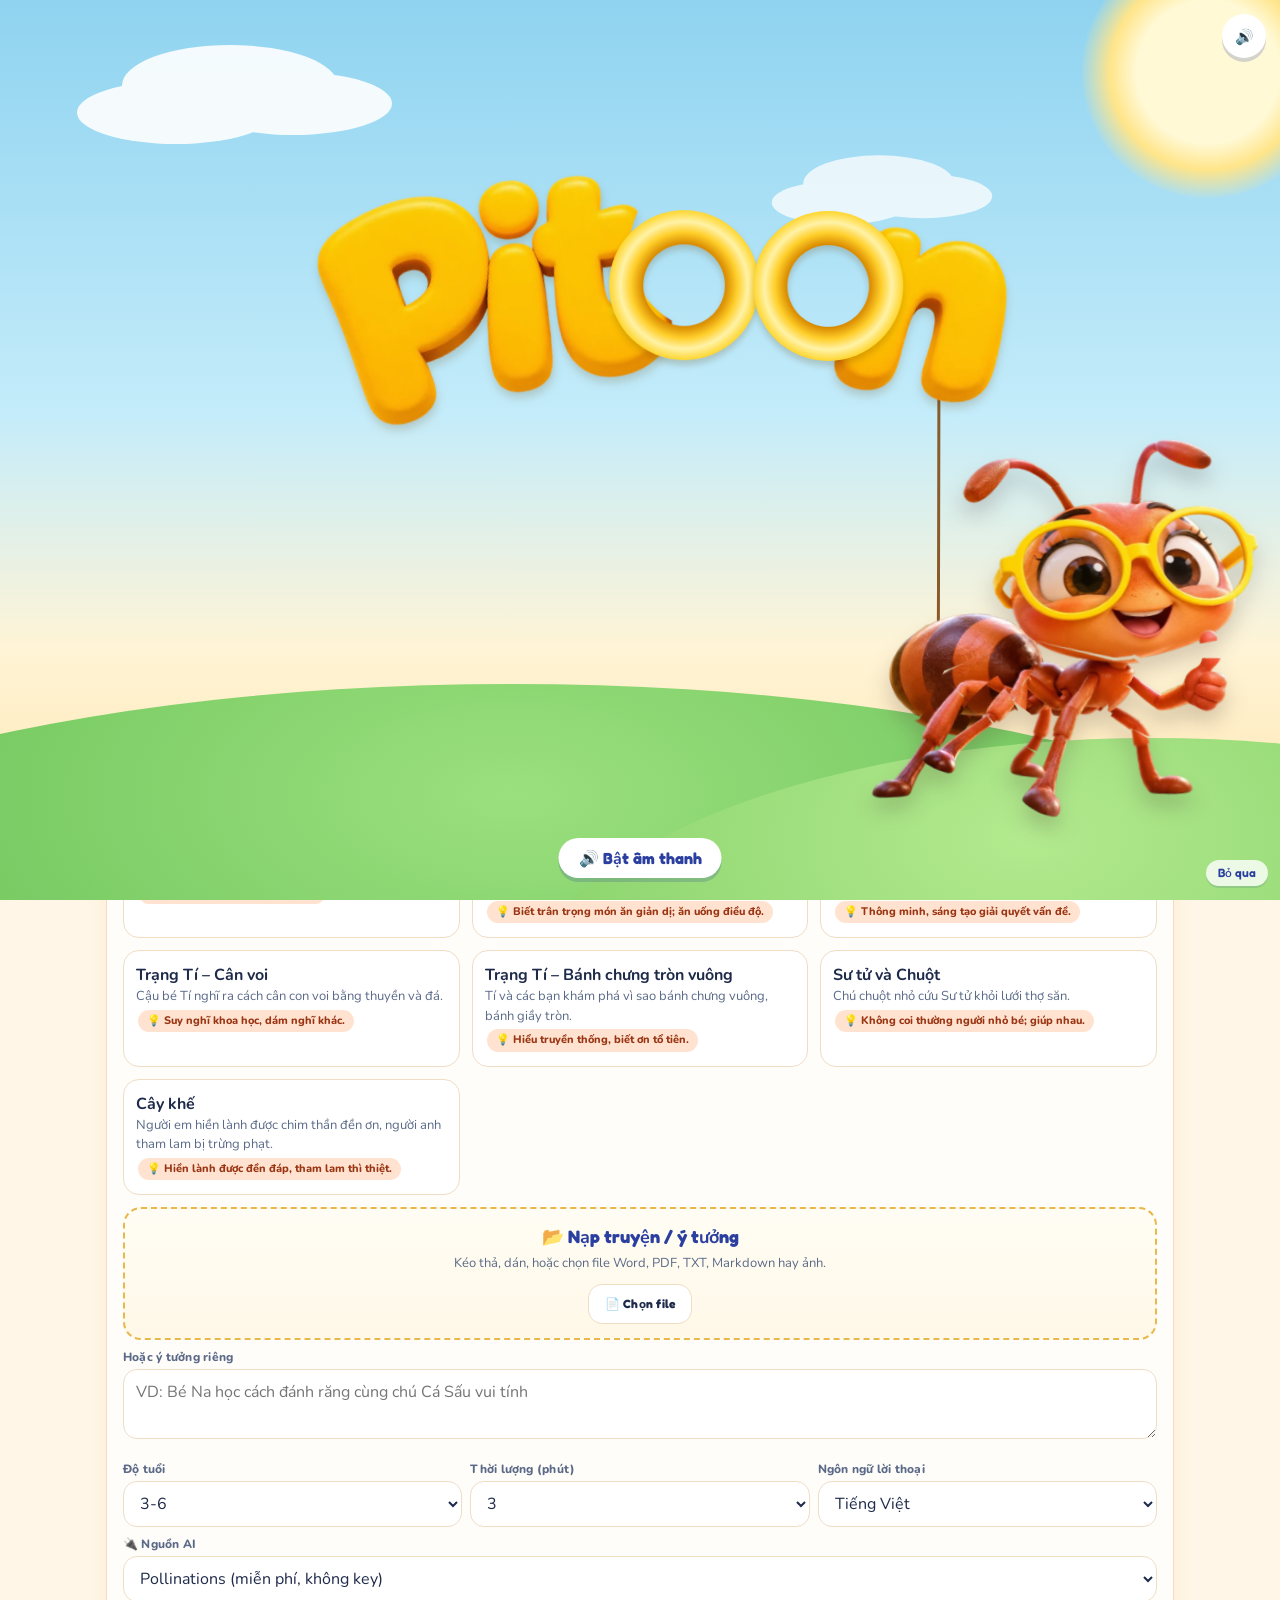
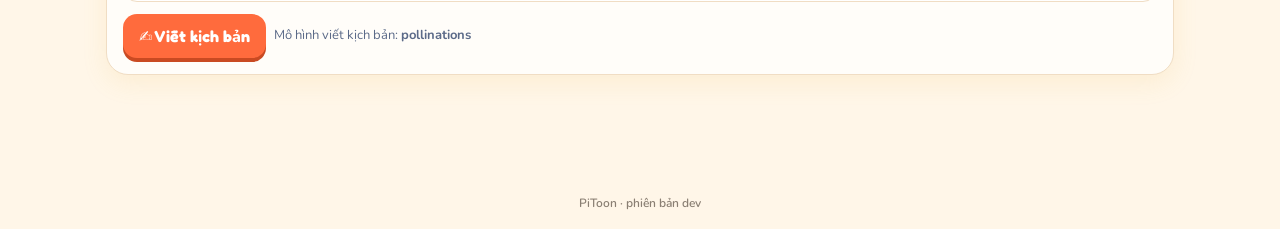
==== commit 859c498e: "Thêm cổng Nạp nguyên tác phẩm: phân tích kịch bản từ ChatGPT/AI khác, giao cho các khâu AI trong app" ====
--- a/index.html
+++ b/index.html
@@ -76,6 +76,22 @@
 .char-add .plus{font:800 36px/1 Fredoka,Nunito,sans-serif;color:var(--a2)}
 .badge-kid{display:inline-block;font-size:11px;padding:2px 8px;border-radius:999px;background:#dbeafe;color:#1e3a8a;font-weight:800;margin:4px 0}
 .tag.on{background:var(--a);color:#fff}
+
+.work-gate{border:2px solid var(--a);background:linear-gradient(180deg,#fff7eb,#ffe3c2);box-shadow:0 10px 28px #ff6b3d22}
+.work-gate h2{font-size:24px}
+.work-gate #workRaw{min-height:140px}
+.work-flow{display:grid;grid-template-columns:repeat(auto-fill,minmax(148px,1fr));gap:8px;margin:10px 0}
+.work-st{border:1px solid var(--b);border-radius:14px;padding:8px 10px;background:#fff;font-size:12px}
+.work-st .n{color:var(--m);font-weight:800;font-size:10px;letter-spacing:.02em}
+.work-st .nm{font-weight:800}
+.work-st .s{margin-top:4px;font-weight:800}
+.work-st .nt{color:var(--m);font-size:11px;margin-top:2px;min-height:1em}
+.work-st.dang_lam{border-color:var(--a);box-shadow:0 0 0 3px #ff6b3d33}
+.work-st.xong{border-color:var(--ok);background:#f0fdf4}
+.work-st.can_sua{border-color:#d97706;background:#fff7ed}
+.work-block{border-top:1px dashed var(--b);padding:12px 0;margin-top:8px}
+.work-done{background:#ecfdf5;border:1px solid #86efac;border-radius:16px;padding:12px;margin:10px 0}
+@media(max-width:720px){.work-gate,.work-review,.work-flow{scroll-margin-top:130px}}
 </style></head><body>
 <header><button type="button" class="brand" id="brandBtn" title="Phát lại intro PiToon" onclick="playPiToonIntro&&playPiToonIntro()">
 <span class="brand-ant" aria-hidden="true"><img src="assets/ant_head.webp" alt="" width="40" height="40"></span>
@@ -101,7 +117,7 @@
 "Mô hình viết kịch bản":["Script model","剧本模型"],"Demo (không cần key)":["Demo (no key)","演示(无需密钥)"],"Kiểm tra key":["Test keys","测试密钥"],"Ước tính chi phí phim":["Estimated film cost","影片成本估算"],
 "Lời thoại":["Dialogue","对白"],"Hành động":["Action","动作"],"Góc máy":["Camera","镜头角度"],"giây":["s","秒"],"Phụ đề":["Subtitles","字幕"],"Đã lưu":["Saved","已保存"],
 "Key chỉ lưu trong trình duyệt này, không gửi đi đâu ngoài nhà cung cấp AI.":["Keys stay in this browser only and go only to the AI provider.","密钥只保存在本浏览器，只发送给AI服务商。"],
-"Chưa xác minh":["Unverified","未验证"],"cần proxy CORS":["needs CORS proxy","需要CORS代理"],"Ảnh tĩnh (không tốn phí)":["Still image (free)","静态图(免费)"],"Miễn phí":["Free","免费"],"Nguồn AI":["AI source","AI来源"],"Nhập dự án (.json)":["Import project (.json)","导入项目(.json)"],"Nhập dự án dùng file đã xuất từ PiToon. Muốn nạp truyện Word, PDF hay ảnh thì mở bước Kịch bản.":["Import a project file previously exported from PiToon. To add a Word, PDF or image story, open the Script step.","导入此前从PiToon导出的项目文件。要添加Word、PDF或图片故事，请打开“剧本”步骤。"],"Nạp truyện / ý tưởng":["Add a story / idea","导入故事/创意"],"Kéo thả, dán, hoặc chọn file Word, PDF, TXT, Markdown hay ảnh.":["Drop, paste, or choose a Word, PDF, TXT, Markdown or image file.","可拖放、粘贴或选择Word、PDF、TXT、Markdown或图片。"],"Chọn file":["Choose file","选择文件"],"Đã nạp vào ô ý tưởng":["Added to the idea box","已加入创意框"],"Đang nạp…":["Loading…","正在导入…"],"Đang đọc chữ trong ảnh…":["Reading text in the picture…","正在识别图片文字…"],"Ảnh tham khảo":["Reference photo","参考图"],"File .doc cũ chưa đọc được. Bé lưu lại thành .docx hoặc PDF nhé.":["Old .doc files can’t be read. Please save as .docx or PDF.","无法读取旧版.doc，请另存为.docx或PDF。"],"Chưa đọc được loại file này. Hãy dùng Word, PDF, TXT hoặc ảnh.":["This file type isn’t supported. Please use Word, PDF, TXT or an image.","暂不支持该文件类型，请使用Word、PDF、TXT或图片。"],"Ảnh này chưa mở được. Bé hãy chọn JPG, PNG hoặc WEBP nhé.":["This picture couldn’t be opened. Please use JPG, PNG or WEBP.","无法打开该图片，请使用JPG、PNG或WEBP。"],"Đã dán vào ô ý tưởng":["Pasted into the idea box","已粘贴到创意框"],"Tên phim":["Film title","影片名称"],"Hủy":["Cancel","取消"],"Tạo phim":["Create film","创建影片"],"Đổi tên phim":["Rename film","重命名影片"],"Chèn nhân vật của bé":["Add the child’s character","插入孩子的角色"],"Tải hoặc dán ảnh, đặt tên và tính cách":["Upload or paste a photo, then add a name and personality","上传或粘贴照片，并填写名字和性格"],"Chọn ảnh":["Choose photo","选择照片"],"Hoặc dán ảnh":["Or paste a photo","或粘贴照片"],"Tên nhân vật":["Character name","角色名"],"Tính cách / mô tả":["Personality / description","性格/描述"],"Bé đặt tên cho nhân vật nhé!":["Please give the character a name!","请给角色起个名字！"],"Đã thêm nhân vật của bé":["The child’s character was added","已添加孩子的角色"],"Nhân vật của bé":["Child’s character","孩子的角色"],"Xóa ảnh":["Remove photo","删除图片"],"trả phí":["paid","付费"]};
+"Chưa xác minh":["Unverified","未验证"],"cần proxy CORS":["needs CORS proxy","需要CORS代理"],"Ảnh tĩnh (không tốn phí)":["Still image (free)","静态图(免费)"],"Miễn phí":["Free","免费"],"Nguồn AI":["AI source","AI来源"],"Nhập dự án (.json)":["Import project (.json)","导入项目(.json)"],"Nhập dự án dùng file đã xuất từ PiToon. Muốn nạp truyện Word, PDF hay ảnh thì mở bước Kịch bản.":["Import a project file previously exported from PiToon. To add a Word, PDF or image story, open the Script step.","导入此前从PiToon导出的项目文件。要添加Word、PDF或图片故事，请打开“剧本”步骤。"],"Nạp truyện / ý tưởng":["Add a story / idea","导入故事/创意"],"Kéo thả, dán, hoặc chọn file Word, PDF, TXT, Markdown hay ảnh.":["Drop, paste, or choose a Word, PDF, TXT, Markdown or image file.","可拖放、粘贴或选择Word、PDF、TXT、Markdown或图片。"],"Chọn file":["Choose file","选择文件"],"Đã nạp vào ô ý tưởng":["Added to the idea box","已加入创意框"],"Đang nạp…":["Loading…","正在导入…"],"Đang đọc chữ trong ảnh…":["Reading text in the picture…","正在识别图片文字…"],"Ảnh tham khảo":["Reference photo","参考图"],"File .doc cũ chưa đọc được. Bé lưu lại thành .docx hoặc PDF nhé.":["Old .doc files can’t be read. Please save as .docx or PDF.","无法读取旧版.doc，请另存为.docx或PDF。"],"Chưa đọc được loại file này. Hãy dùng Word, PDF, TXT hoặc ảnh.":["This file type isn’t supported. Please use Word, PDF, TXT or an image.","暂不支持该文件类型，请使用Word、PDF、TXT或图片。"],"Ảnh này chưa mở được. Bé hãy chọn JPG, PNG hoặc WEBP nhé.":["This picture couldn’t be opened. Please use JPG, PNG or WEBP.","无法打开该图片，请使用JPG、PNG或WEBP。"],"Đã dán vào ô ý tưởng":["Pasted into the idea box","已粘贴到创意框"],"Tên phim":["Film title","影片名称"],"Hủy":["Cancel","取消"],"Tạo phim":["Create film","创建影片"],"Đổi tên phim":["Rename film","重命名影片"],"Chèn nhân vật của bé":["Add the child’s character","插入孩子的角色"],"Tải hoặc dán ảnh, đặt tên và tính cách":["Upload or paste a photo, then add a name and personality","上传或粘贴照片，并填写名字和性格"],"Chọn ảnh":["Choose photo","选择照片"],"Hoặc dán ảnh":["Or paste a photo","或粘贴照片"],"Tên nhân vật":["Character name","角色名"],"Tính cách / mô tả":["Personality / description","性格/描述"],"Bé đặt tên cho nhân vật nhé!":["Please give the character a name!","请给角色起个名字！"],"Đã thêm nhân vật của bé":["The child’s character was added","已添加孩子的角色"],"Nhân vật của bé":["Child’s character","孩子的角色"],"Xóa ảnh":["Remove photo","删除图片"],"trả phí":["paid","付费"],"Nạp nguyên tác phẩm":["Import a complete work","导入完整作品"],"Dán hoặc nạp cả câu chuyện đã viết từ ChatGPT hay AI khác — có tên phim, nhân vật, bối cảnh, phân cảnh và lời thoại. PiToon sẽ phân tích rồi giao cho từng AI agent theo từng khâu, đến khi xuất phim.":["Paste or upload a full story written in ChatGPT or another AI — title, characters, settings, scenes and dialogue. PiToon will analyze it and hand each part to the stage AI agents until the film is exported.","可粘贴或导入由ChatGPT或其他AI写好的完整作品（片名、角色、场景、分镜和对白）。PiToon会分析并交给各环节AI，直到导出影片。"],"Dán cả tác phẩm vào đây…":["Paste the whole work here…","请把完整作品粘贴到这里…"],"Hoặc kéo thả / chọn file Word, PDF, TXT.":["Or drop / choose a Word, PDF or TXT file.","或拖放/选择Word、PDF或TXT文件。"],"Chọn file tác phẩm":["Choose a work file","选择作品文件"],"Phân tích tác phẩm":["Analyze the work","分析作品"],"Đang phân tích tác phẩm…":["Analyzing the work…","正在分析作品…"],"Đã phân tích xong":["Analysis finished","分析完成"],"AI Biên kịch":["Script AI","编剧AI"],"AI Nhân vật":["Character AI","角色AI"],"AI Bối cảnh":["Setting AI","场景AI"],"AI Phân cảnh":["Storyboard AI","分镜AI"],"AI Lồng tiếng":["Voice AI","配音AI"],"AI Âm thanh":["Sound AI","音效AI"],"AI Dựng":["Edit AI","剪辑AI"],"AI Kiểm duyệt":["Safety AI","审片AI"],"AI Kiểm duyệt cuối":["Final QC AI","终审AI"],"Xuất phim":["Export film","导出影片"],"Mỗi thẻ là một khâu. Bé có thể sửa rồi bấm giao cho các AI.":["Each card is one stage. You can edit, then hand the work to the AIs.","每张卡片是一个环节。孩子可以先修改，再交给各AI。"],"AI Biên kịch đã đọc tác phẩm.":["The script AI has read the work.","编剧AI已读完作品。"],"Đã đọc dàn ý (Cảnh 1, Nhân vật…).":["Read the outline (Scene 1, Characters…).","已读取大纲（场景1、角色…）。"],"Trùng tên với “Nhân vật của bé” thì giữ ảnh bé đã chọn.":["If the name matches a character the child added, that photo is kept.","若与孩子添加的角色同名，将保留孩子选的照片。"],"Giao cho các AI làm phim":["Hand it to the AIs to make the film","交给各AI做影片"],"Gửi lên xưởng phim chuẩn":["Send to the studio pipeline","发送到标准片厂"],"Hãy sửa các chỗ chưa an toàn ở trên rồi mới giao cho các AI làm phim.":["Please fix the unsafe bits above before handing the work to the AIs.","请先按提示改掉上面不安全的地方，再交给各AI做影片。"],"Trong app, các AI làm bản nháp: ảnh tĩnh, lia máy Ken Burns, lời và nhạc. Phim hoạt hình thật (nhân vật cử động, khớp miệng) do xưởng phim làm từ file “Gửi lên xưởng phim chuẩn”.":["In the app, the AIs make a draft: stills, Ken Burns moves, voices and music. The fully animated film (acting, lip-sync) is made by the studio from the “Send to the studio pipeline” file.","应用内各AI先做草稿：静帧、Ken Burns运镜、对白和音乐。真正的动画（表演、对口型）由片厂根据“发送到标准片厂”文件制作。"],"Các AI đang làm phim…":["The AIs are making the film…","各AI正在做影片…"],"Các AI đã xong bản nháp.":["The AIs have finished the draft.","各AI已完成草稿。"],"Bản nháp đã sẵn. Muốn phim hoạt hình thật, gửi lên xưởng phim chuẩn.":["The draft is ready. For a fully animated film, send it to the studio pipeline.","草稿已就绪。要做真正的动画，请发送到标准片厂。"],"Đã tải file xưởng phim chuẩn":["Studio job file downloaded","已下载标准片厂文件"],"Đã dán vào cổng nạp nguyên tác phẩm":["Pasted into the complete-work inbox","已粘贴到完整作品入口"],"Dán hoặc nạp cả tác phẩm đã viết sẵn nhé!":["Please paste or upload the whole written work!","请粘贴或导入已写好的完整作品！"],"Chưa tách được phân cảnh. Hãy ghi rõ “Cảnh 1”, “Cảnh 2” và lời thoại “Tên: câu nói” nhé.":["Couldn’t split the scenes. Please label “Cảnh 1”, “Cảnh 2” and lines as “Name: line”.","无法分出分镜。请标明“Cảnh 1”、“Cảnh 2”，对白写成“名字：台词”。"],"Khi bấm giao việc, AI Dựng sẽ ghép ảnh, lời và nhạc thành bản nháp MP4 trong app.":["When you hand over the work, the edit AI will join pictures, voices and music into a draft MP4 in the app.","点击交给AI后，剪辑AI会在应用里把画面、对白和音乐合成草稿MP4。"],"Chưa có lời thoại.":["No dialogue yet.","还没有对白。"],"sẽ tạo nhạc vui khi làm phim":["cheerful music will be made during the run","做片时会生成欢快音乐"],"Âm lượng nhạc":["Music volume","音乐音量"],"Giọng tạm thời":["Temporary voice","临时配音"],"Đã có ảnh nhân vật":["Character images are ready","角色图已就绪"],"Đã có ảnh bối cảnh":["Setting images are ready","场景图已就绪"],"Đã có khung hình bản nháp":["Draft frames are ready","草稿画面已就绪"],"Đã có nhạc nền vui":["Cheerful music is ready","欢快配乐已就绪"],"Đã dựng bản nháp MP4":["Draft MP4 is ready","草稿MP4已就绪"],"Có thể tải phim nháp và file xưởng phim":["You can download the draft film and the studio file","可下载草稿影片和片厂文件"],"Đạt — bản nháp sẵn sàng. Phim hoạt hình thật do xưởng phim làm.":["Passed — the draft is ready. The fully animated film is made by the studio.","通过——草稿已就绪。真正的动画由片厂制作。"],"Vòng sửa":["Fix round","修改轮次"],"Đang kiểm duyệt…":["Reviewing…","正在审核…"],"Trả về":["Sent back to","退回"]};
 const tr=s=>LANG=="vi"?s:(D[s]?.[LANG=="en"?0:1]||s);
 const TALES=[
 {id:"rua",t:"Rùa và Thỏ",d:"Thỏ kiêu ngạo chạy đua với Rùa chậm chạp nhưng kiên trì.",m:"Chậm mà chắc, không được kiêu ngạo."},
@@ -228,9 +244,9 @@
 const ts=t=>{const h=Math.floor(t/3600),m=Math.floor(t/60)%60,s=(t%60);return`${String(h).padStart(2,"0")}:${String(m).padStart(2,"0")}:${s.toFixed(3).padStart(6,"0").replace(".",",")}`};
 function srt(){let t=0,i=1,o="";for(const sh of P.shots){const d=shotDur(sh);const subs=sh.subs||sh.dialogue.map((x,k,a)=>[k*d/a.length+.2,(k+1)*d/a.length,x.who+": "+x.line]);for(const s of subs)o+=`${i++}\n${ts(t+s[0])} --> ${ts(t+Math.min(d,s[1]))}\n${s[2]}\n\n`;t+=d}return o}
 const shotDur=sh=>Math.max(sh.dur,(sh.adur||0)+.4);
-async function assemble(){if(BUSY)return;if(!P.shots.length)return log(tr("Chưa có kịch bản – hãy viết ở bước 1"));BUSY=1;const bar=$("asmBar");const st=m=>{$("asmSt").textContent=m};
+async function assemble(opts){opts=opts||{};if(BUSY&&!opts.keepBusy)return;if(!P.shots.length)return log(tr("Chưa có kịch bản – hãy viết ở bước 1"));if(!opts.keepBusy)BUSY=1;const bar=$("asmBar");const st=m=>{if($("asmSt"))$("asmSt").textContent=m;if(typeof opts.onStatus==="function")opts.onStatus(m)};
 try{st("ffmpeg…");const f=await ff();const W=+S.pt_res||1280,Hh=W*9/16;const segs=[];f.on("log",({message})=>console.log(message));
-for(let i=0;i<P.shots.length;i++){const sh=P.shots[i],d=shotDur(sh).toFixed(2);st(`${tr("Cảnh quay")} ${i+1}/${P.shots.length}`);bar.style.width=(i/P.shots.length*90)+"%";
+for(let i=0;i<P.shots.length;i++){const sh=P.shots[i],d=shotDur(sh).toFixed(2);st(`${tr("Cảnh quay")} ${i+1}/${P.shots.length}`);if(bar)bar.style.width=(i/P.shots.length*90)+"%";
 const vb=sh.vid&&await getB(sh.vid);let vin,KB="";if(vb){await f.writeFile("in.mp4",new Uint8Array(await vb.arrayBuffer()));vin=["-i","in.mp4"]}else{const ib=(sh.img&&await getB(sh.img))||await mockImg(sh.action);await f.writeFile("in.jpg",new Uint8Array(await ib.arrayBuffer()));vin=["-loop","1","-framerate","24","-t",d,"-i","in.jpg"];if((S.pt_vprov||"kenburns")=="kenburns"){const N=Math.round(d*24),k=i%4,z=k%2?`1.2-0.2*on/${N}`:`1+0.2*on/${N}`,x=k<2?"iw/2-(iw/zoom/2)":k==2?`(iw-iw/zoom)*on/${N}`:`(iw-iw/zoom)*(1-on/${N})`;KB=`scale=${W*2}:${Hh*2}:force_original_aspect_ratio=increase,crop=${W*2}:${Hh*2},zoompan=z='${z}':x='${x}':y='ih/2-(ih/zoom/2)':d=1:s=${W}x${Hh}:fps=24,`}}
 const ab=sh.aud&&await getB(sh.aud);let ain;if(ab){await f.writeFile("a.wav",new Uint8Array(await ab.arrayBuffer()));ain=["-i","a.wav"]}else ain=["-f","lavfi","-t",d,"-i","anullsrc=r=44100:cl=mono"];
 await f.exec([...vin,...ain,"-filter_complex",`[0:v]${KB}scale=${W}:${Hh}:force_original_aspect_ratio=decrease,pad=${W}:${Hh}:(ow-iw)/2:(oh-ih)/2,setsar=1,fps=24,tpad=stop_mode=clone:stop_duration=${d},trim=duration=${d},format=yuv420p[v];[1:a]aresample=44100,aformat=channel_layouts=mono,apad,atrim=duration=${d}[a]`,"-map","[v]","-map","[a]","-c:v","libx264","-preset","ultrafast","-crf","23","-c:a","aac","-b:a","96k","-t",d,`s${i}.mp4`]);segs.push(`file s${i}.mp4`)}
@@ -238,8 +254,8 @@
 await f.writeFile("sub.srt",srt());const mb=(P.music&&await getB(P.music));const args=["-i","cat.mp4","-i","sub.srt"];
 if(mb){await f.writeFile("m.wav",new Uint8Array(await mb.arrayBuffer()));args.push("-stream_loop","-1","-i","m.wav","-filter_complex",`[2:a]volume=${(+P.mvol||15)/100}[m];[0:a][m]amix=inputs=2:duration=first:normalize=0[a]`,"-map","0:v","-map","[a]","-map","1:s","-c:a","aac")}else args.push("-map","0:v","-map","0:a","-map","1:s","-c:a","copy");
 args.push("-c:v","copy","-c:s","mov_text","-metadata:s:s:0","language="+({vi:"vie",en:"eng",zh:"chi"})[P.dlang],"-shortest","film.mp4");st(tr("Nhạc nền")+"…");await f.exec(args);
-const data=await f.readFile("film.mp4");const blob=new Blob([data.buffer],{type:"video/mp4"});await setB("film_"+P.id,blob);P.film="film_"+P.id;save();bar.style.width="100%";st(tr("Xong")+` – ${(blob.size/1e6).toFixed(1)} MB`);log(tr("Xong"));try{window.PiToonStats&&PiToonStats.event("film_created")}catch(e){}}
-catch(e){st(tr("Lỗi")+": "+e.message);console.error(e)}BUSY=0;render()}
+const data=await f.readFile("film.mp4");const blob=new Blob([data.buffer],{type:"video/mp4"});await setB("film_"+P.id,blob);P.film="film_"+P.id;save();if(bar)bar.style.width="100%";st(tr("Xong")+` – ${(blob.size/1e6).toFixed(1)} MB`);log(tr("Xong"));try{window.PiToonStats&&PiToonStats.event("film_created")}catch(e){}}
+catch(e){st(tr("Lỗi")+": "+e.message);console.error(e)}if(!opts.keepBusy)BUSY=0;if(!opts.quiet)render()}
 function dl(blob,name){const a=document.createElement("a");a.href=URL.createObjectURL(blob);a.download=name;a.click()}
 /* ---------- cost ---------- */
 function cost(){const n=P.shots.length||Math.round(P.min*60/8),secs=P.shots.reduce((a,s)=>a+s.dur,0)||P.min*60,vp=VP[S.pt_vprov||"kenburns"];
@@ -254,13 +270,13 @@
 async function fillImgs(){for(const el of document.querySelectorAll("[data-b]")){const u=await burl(el.dataset.b);if(u){if(el.tagName=="IMG"||el.tagName=="VIDEO"||el.tagName=="AUDIO")el.src=u}}}
 const upd=(o,k,v)=>{o[k]=v;save()};
 function render(){document.documentElement.lang=LANG;nav();const chip=$("filmChip");if(chip)chip.textContent="🎬 "+(P&&P.name||tr("Phim mới"));$("modeB").textContent=isFree()?"🆓 "+tr("Miễn phí"):"💎 Pro";document.querySelectorAll("[data-i]").forEach(e=>{e.dataset.i=e.dataset.i||e.textContent;e.textContent=tr(e.dataset.i)});const m=$("main");let h="";const dis=(BUSY||(TAB>0&&P.script&&SAFEBLK()))?"disabled":"";
-if(TAB==0){h+=`<div class="card"><h2>🎬 ${tr("Chọn truyện")}</h2><div class="g2">${TALES.map(t=>`<div class="tale ${P.tale==t.id&&!P.idea?"on":""}" onclick="P.tale='${t.id}';P.idea='';save();render()"><b>${esc(t.t)}</b><div class="mut">${esc(t.d)}</div><span class="tag">💡 ${esc(t.m)}</span></div>`).join("")}</div>
+if(TAB==0){h+=(typeof workGateHtml==="function"?workGateHtml():"")+(typeof workReviewHtml==="function"?workReviewHtml():"")+`<div class="card"><h2>🎬 ${tr("Chọn truyện")}</h2><div class="g2">${TALES.map(t=>`<div class="tale ${P.tale==t.id&&!P.idea?"on":""}" onclick="P.tale='${t.id}';P.idea='';save();render()"><b>${esc(t.t)}</b><div class="mut">${esc(t.d)}</div><span class="tag">💡 ${esc(t.m)}</span></div>`).join("")}</div>
 ${importGateHtml()}<label>${tr("Hoặc ý tưởng riêng")}</label><textarea id="idea" oninput="upd(P,'idea',this.value);window.PiToonSafety&&PiToonSafety.show('safeIdea',this.value)" placeholder="VD: Bé Na học cách đánh răng cùng chú Cá Sấu vui tính">${esc(P.idea)}</textarea><div id="safeIdea">${window.PiToonSafety?PiToonSafety.html(PiToonSafety.check(P.idea),"idea"):""}</div>
 <div class="row" style="margin-top:6px"><div style="flex:1"><label>${tr("Độ tuổi")}</label><select onchange="upd(P,'age',this.value)">${["3-6","6-10","3-10"].map(a=>`<option ${P.age==a?"selected":""}>${a}</option>`)}</select></div>
 <div style="flex:1"><label>${tr("Thời lượng (phút)")}</label><select onchange="upd(P,'min',+this.value)">${[1,2,3,4,5].map(a=>`<option ${P.min==a?"selected":""}>${a}</option>`)}</select></div>
 <div style="flex:1"><label>${tr("Ngôn ngữ lời thoại")}</label><select onchange="upd(P,'dlang',this.value)">${[["vi","Tiếng Việt"],["en","English"],["zh","中文"]].map(a=>`<option value="${a[0]}" ${P.dlang==a[0]?"selected":""}>${a[1]}</option>`)}</select></div></div>
 ${psel("pt_llm")}<div class="row" style="margin-top:12px"><button class="btn" id="bWrite" ${dis} onclick="writeScript()">✍️ ${tr("Viết kịch bản")}</button><span class="mut">${tr("Mô hình viết kịch bản")}: <b>${TXT()}</b></span></div></div>`;
-if(P.script)h+=`<div class="card">${window.PiToonSafety?PiToonSafety.html(SAFE(),"script"):""}<label>Tên phim</label><input value="${esc(P.script.title)}" oninput="upd(P.script,'title',this.value);upd(P,'name',this.value)"><label>${tr("Bài học")}</label><input value="${esc(P.script.moral)}" oninput="upd(P.script,'moral',this.value)"><label>${tr("Tóm tắt")}</label><textarea oninput="upd(P.script,'summary',this.value)">${esc(P.script.summary)}</textarea>
+if(P.script&&!(P.work&&P.work.parsed))h+=`<div class="card">${window.PiToonSafety?PiToonSafety.html(SAFE(),"script"):""}<label>Tên phim</label><input value="${esc(P.script.title)}" oninput="upd(P.script,'title',this.value);upd(P,'name',this.value)"><label>${tr("Bài học")}</label><input value="${esc(P.script.moral)}" oninput="upd(P.script,'moral',this.value)"><label>${tr("Tóm tắt")}</label><textarea oninput="upd(P.script,'summary',this.value)">${esc(P.script.summary)}</textarea>
 <p class="mut">${P.chars.length} ${tr("Nhân vật")} · ${P.sets.length} ${tr("Bối cảnh")} · ${P.shots.length} ${tr("Cảnh quay")} · ~${Math.round(P.shots.reduce((a,s)=>a+s.dur,0))} ${tr("giây")}</p>
 ${P.shots.map((s,i)=>`<div style="border-top:1px dashed var(--b);padding:6px 0"><b>#${i+1}</b> <span class="tag">${esc(s.set)}</span><span class="tag">${esc(s.camera)}</span> ${esc(s.action)}<br>${s.dialogue.map(d=>`<i>${esc(d.who)}:</i> “${esc(d.line)}”`).join("<br>")}</div>`).join("")}<div class="row" style="margin-top:8px"><button class="btn" ${SAFEBLK()?"disabled":""} onclick="go(1)">→ ${tr("Nhân vật")}</button>${SAFEBLK()?`<span class="mut">🛡️ Sửa các chỗ chưa an toàn ở trên để làm tiếp nhé.</span>`:`<span class="mut ok">🛡️ Kịch bản an toàn cho bé</span>`}</div></div>`}
 if(TAB==1){h+=needScript()+`<div class="card"><div class="row"><h2 style="flex:1">🧸 ${tr("Nhân vật")}</h2><div style="min-width:260px">${psel("pt_imgp")}</div><button class="btn" ${dis} onclick="runAll(P.chars.filter(c=>!c.img),genChar,'${tr("Nhân vật")}')">${tr("Tạo tất cả")}</button></div><div class="g2"><div class="card char-add" id="addCharCard" role="button" tabindex="0" onclick="openCharForm()" onkeydown="if(event.key==='Enter'||event.key===' '){event.preventDefault();openCharForm()}"><div class="plus">＋</div><h3>${tr("Chèn nhân vật của bé")}</h3><div class="mut">${tr("Tải hoặc dán ảnh, đặt tên và tính cách")}</div></div>${P.chars.map((c,i)=>`<div class="card"><img class="thumb sq" data-b="${c.img||""}">${c.custom?`<span class="badge-kid">${tr("Nhân vật của bé")}</span>`:""}<input value="${esc(c.name)}" onchange="P.chars[${i}].name=this.value;save()"><div class="mut">${esc(c.role||"")}</div><label>${tr("Mô tả ngoại hình")}</label><textarea oninput="upd(P.chars[${i}],'look',this.value)">${esc(c.look)}</textarea><label>${tr("Giọng")}</label><select onchange="upd(P.chars[${i}],'voice',this.value)">${Object.keys(VOICES).map(v=>`<option ${c.voice==v?"selected":""}>${v}</option>`)}</select>
@@ -350,7 +366,7 @@
 if(TAB===1){const img=all.find(f=>fileKind(f)==="img");if(img){e.preventDefault();try{openCharForm({blob:await resizeBlob(img,1024)})}catch(err){log(tr("Lỗi")+": "+err.message,7000)}return}}
 if(TAB!==0)return;
 if(all.some(f=>["img","pdf","docx","txt","doc"].includes(fileKind(f)))){e.preventDefault();await importStoryFiles(all);return}
-if(text){const a=document.activeElement;if(a&&(a.id==="idea"||/^(INPUT|TEXTAREA)$/.test(a.tagName)))return;e.preventDefault();if(appendIdea(text)){render();log(tr("Đã dán vào ô ý tưởng"))}}}
+if(text){const a=document.activeElement;if(a&&(a.id==="idea"||a.id==="workRaw"||/^(INPUT|TEXTAREA)$/.test(a.tagName)))return;e.preventDefault();if(typeof isWorkLike==="function"&&isWorkLike(text)){P.work=P.work||{};P.work.raw=text;save();render();log(tr("Đã dán vào cổng nạp nguyên tác phẩm"));const box=$("workRaw");if(box)box.scrollIntoView({behavior:"smooth",block:"center"});return}if(appendIdea(text)){render();log(tr("Đã dán vào ô ý tưởng"))}}}
 document.addEventListener("paste",e=>{onAppPaste(e).catch(err=>log(tr("Lỗi")+": "+err.message,7000))});
 /* projects */
 async function openProj(){const all=(await db("proj","readonly",s=>s.getAll()))||[];all.sort((a,b)=>b.updated-a.updated);$("projBody").innerHTML=`<h2>📁 ${tr("Dự án")}</h2><div class="row"><button class="btn" onclick="askNewProj()">＋ ${tr("Dự án mới")}</button><button class="b2" onclick="exportProj()">⬇ ${tr("Xuất file")}</button><label class="b2" style="margin:0;color:var(--t)">⬆ ${tr("Nhập dự án (.json)")}<input type="file" accept=".json,.pitoon,.pitoon.json,application/json" hidden onchange="importProj(this)"></label></div><p class="mut">${tr("Nhập dự án dùng file đã xuất từ PiToon. Muốn nạp truyện Word, PDF hay ảnh thì mở bước Kịch bản.")}</p>
@@ -360,8 +376,9 @@
 async function exportProj(){const o=JSON.parse(JSON.stringify(P));o._blobs={};for(const k of[...P.chars,...P.sets,...P.shots,...(P.refs||[])].flatMap(x=>[x.img,x.vid,x.aud]).concat([P.music,P.film]).filter(Boolean)){const b=await getB(k);if(b)o._blobs[k]=await blobToDU(b)}dl(new Blob([JSON.stringify(o)],{type:"application/json"}),(P.name||"phim")+".pitoon.json")}
 async function importProj(inp){const o=JSON.parse(await inp.files[0].text());const bl=o._blobs||{};delete o._blobs;o.id=uid();for(const k in bl)await setB(k,await (await fetch(bl[k])).blob());P=o;S.pt_cur=o.id;save();$("projDlg").classList.remove("on");render()}
 $("lang").value=LANG;$("lang").onchange=e=>{LANG=S.pt_lang=e.target.value;render()};
-(async()=>{if(S.pt_cur)P=await db("proj","readonly",s=>s.get(S.pt_cur));if(!P)newProj();render()})();
 </script>
+<script src="tappham.js"></script>
+<script>(async()=>{if(S.pt_cur)P=await db("proj","readonly",s=>s.get(S.pt_cur));if(!P)newProj();render()})();</script>
 <script>/* Tự động cập nhật phiên bản mới — không cần bấm gì */
 (()=>{const CUR=(document.querySelector('meta[name="app-version"]')||{}).content||"dev";window.APP_VERSION=CUR;
 const T={vi:"Đã có bản mới — đang cập nhật…",en:"New version available — updating…",zh:"有新版本 — 正在更新…"};
